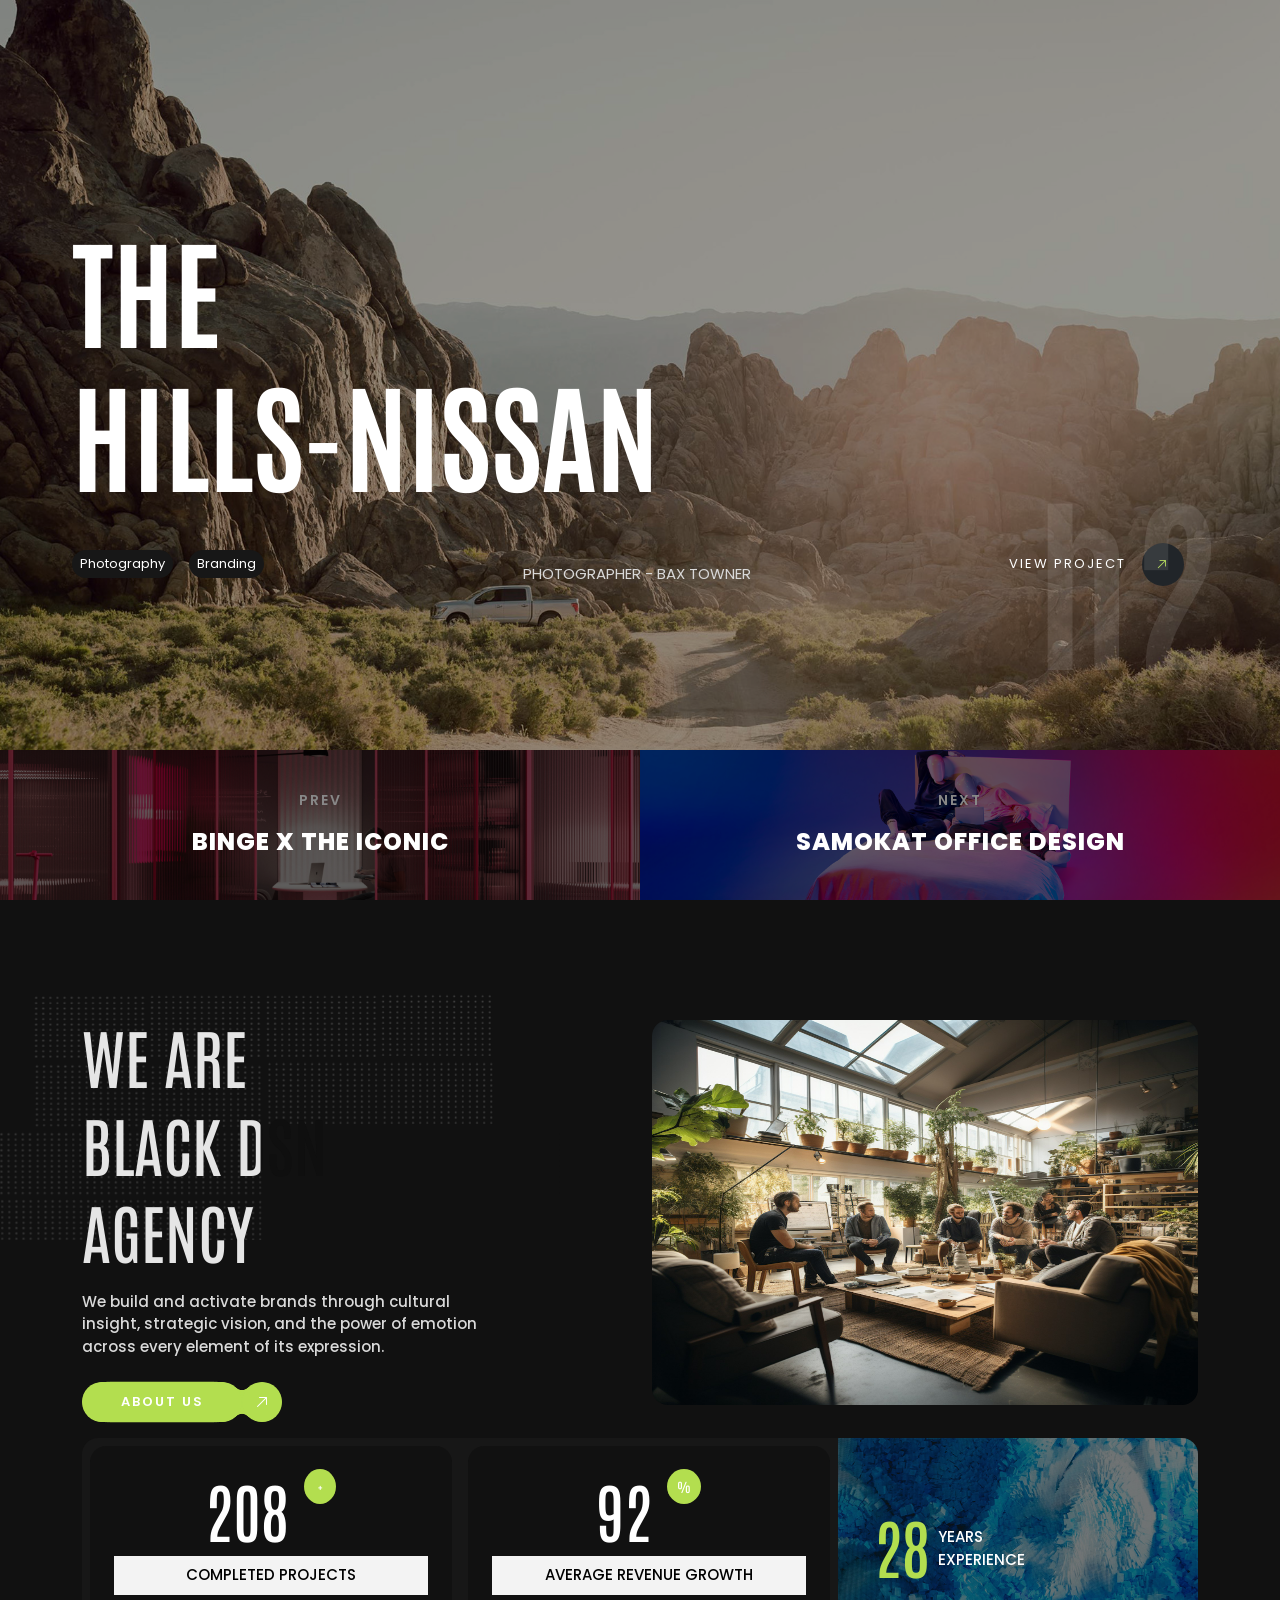
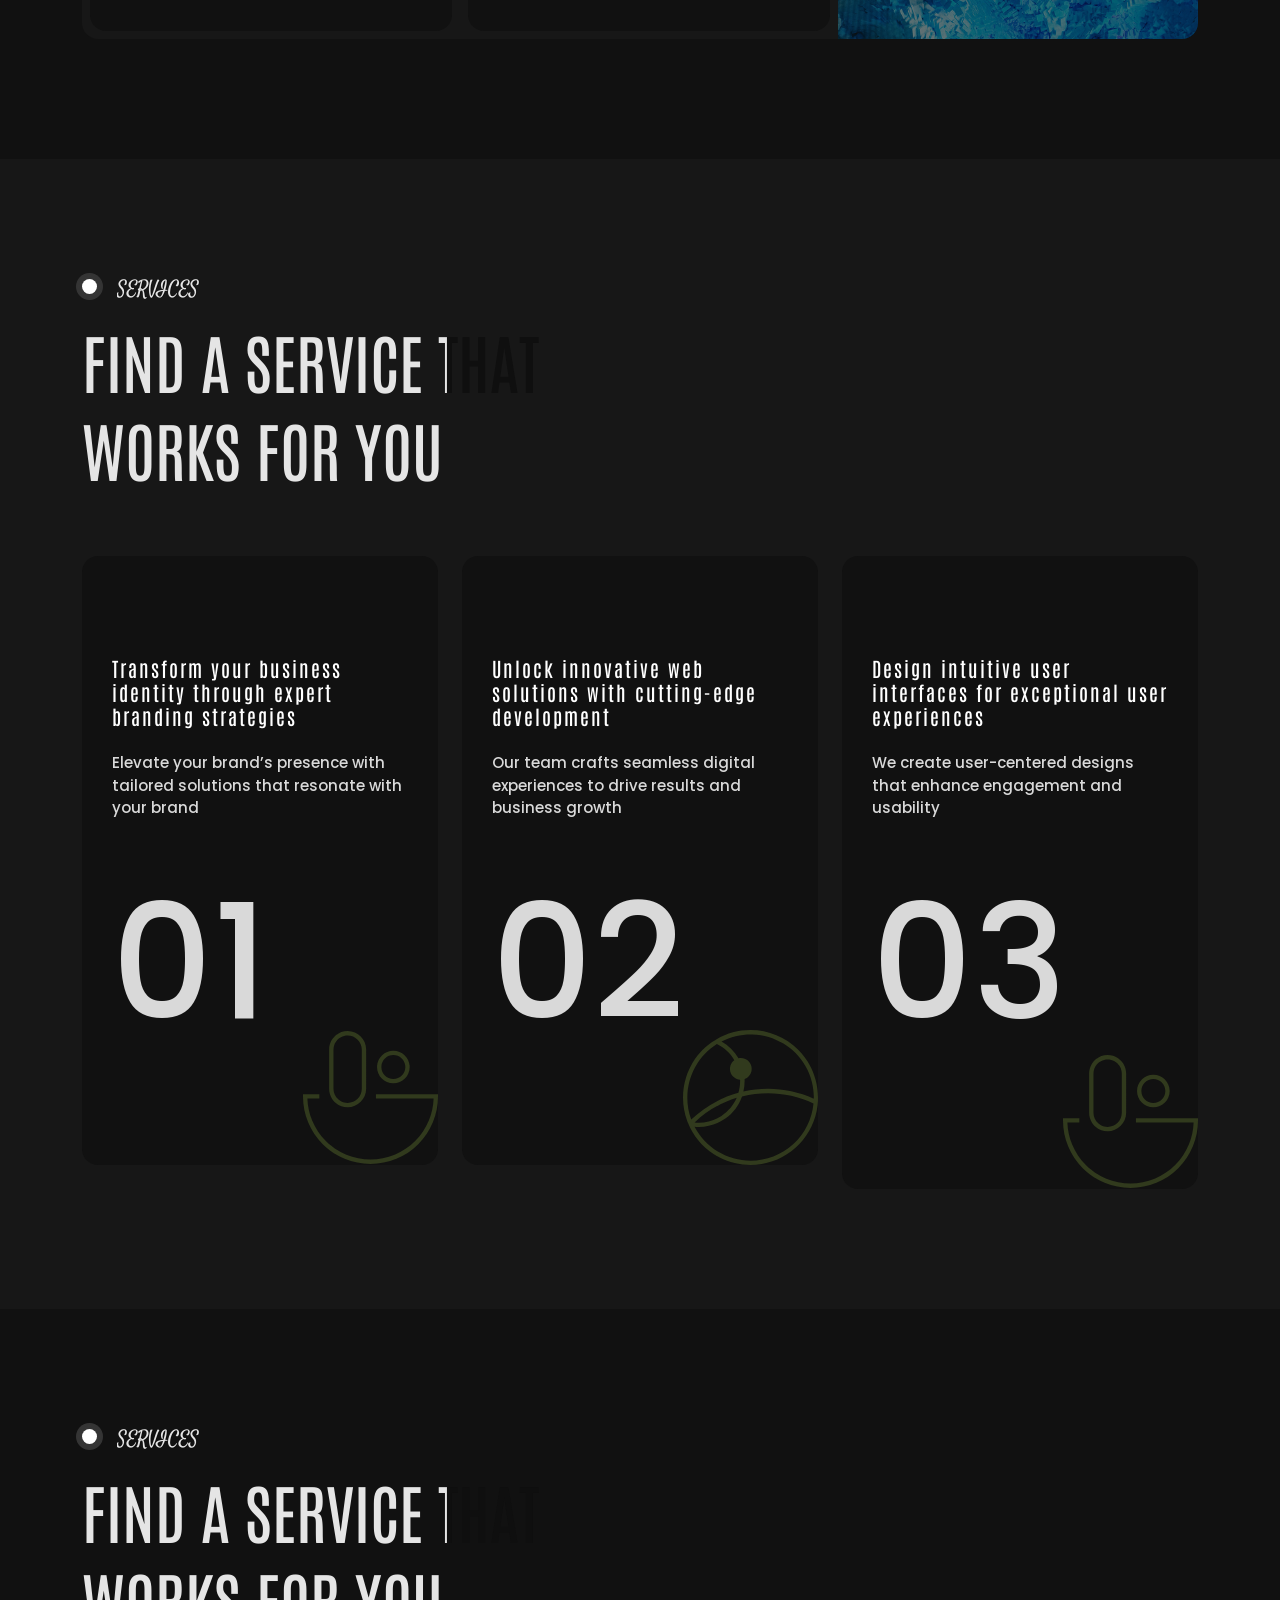
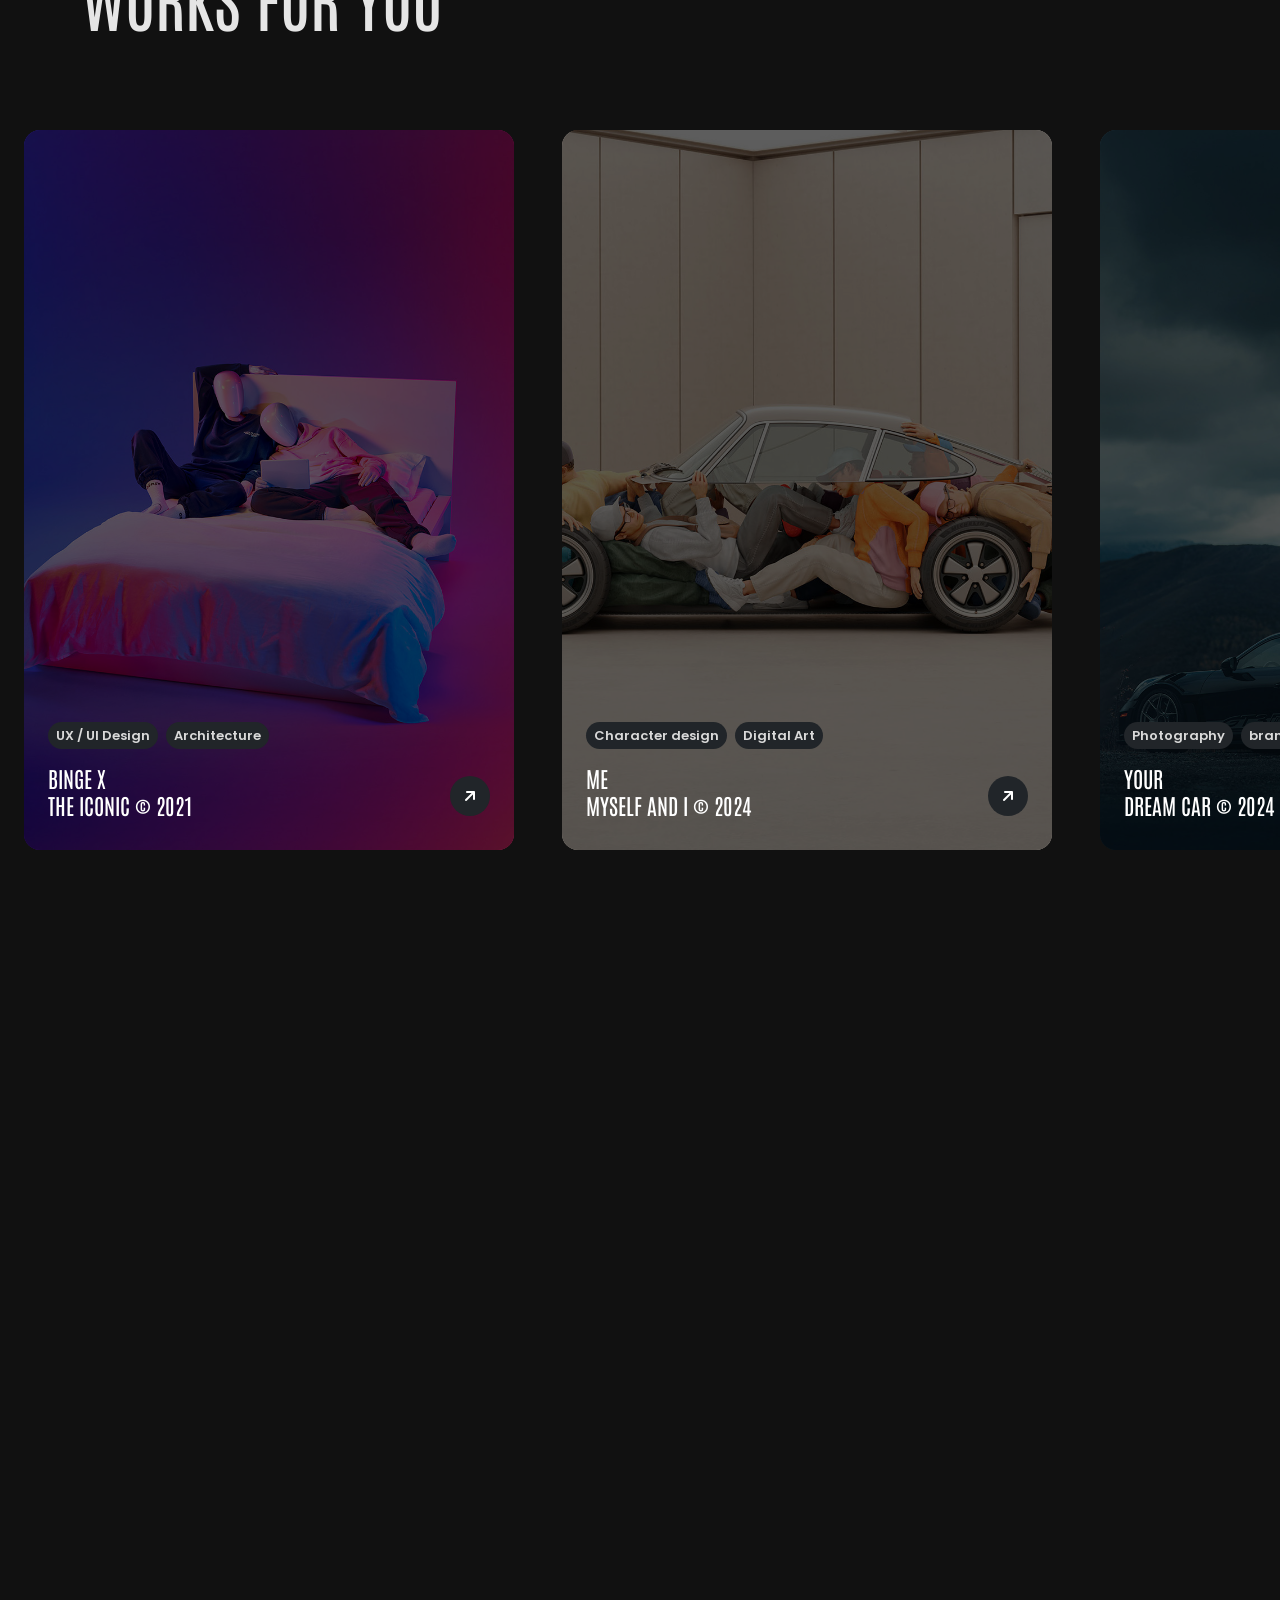
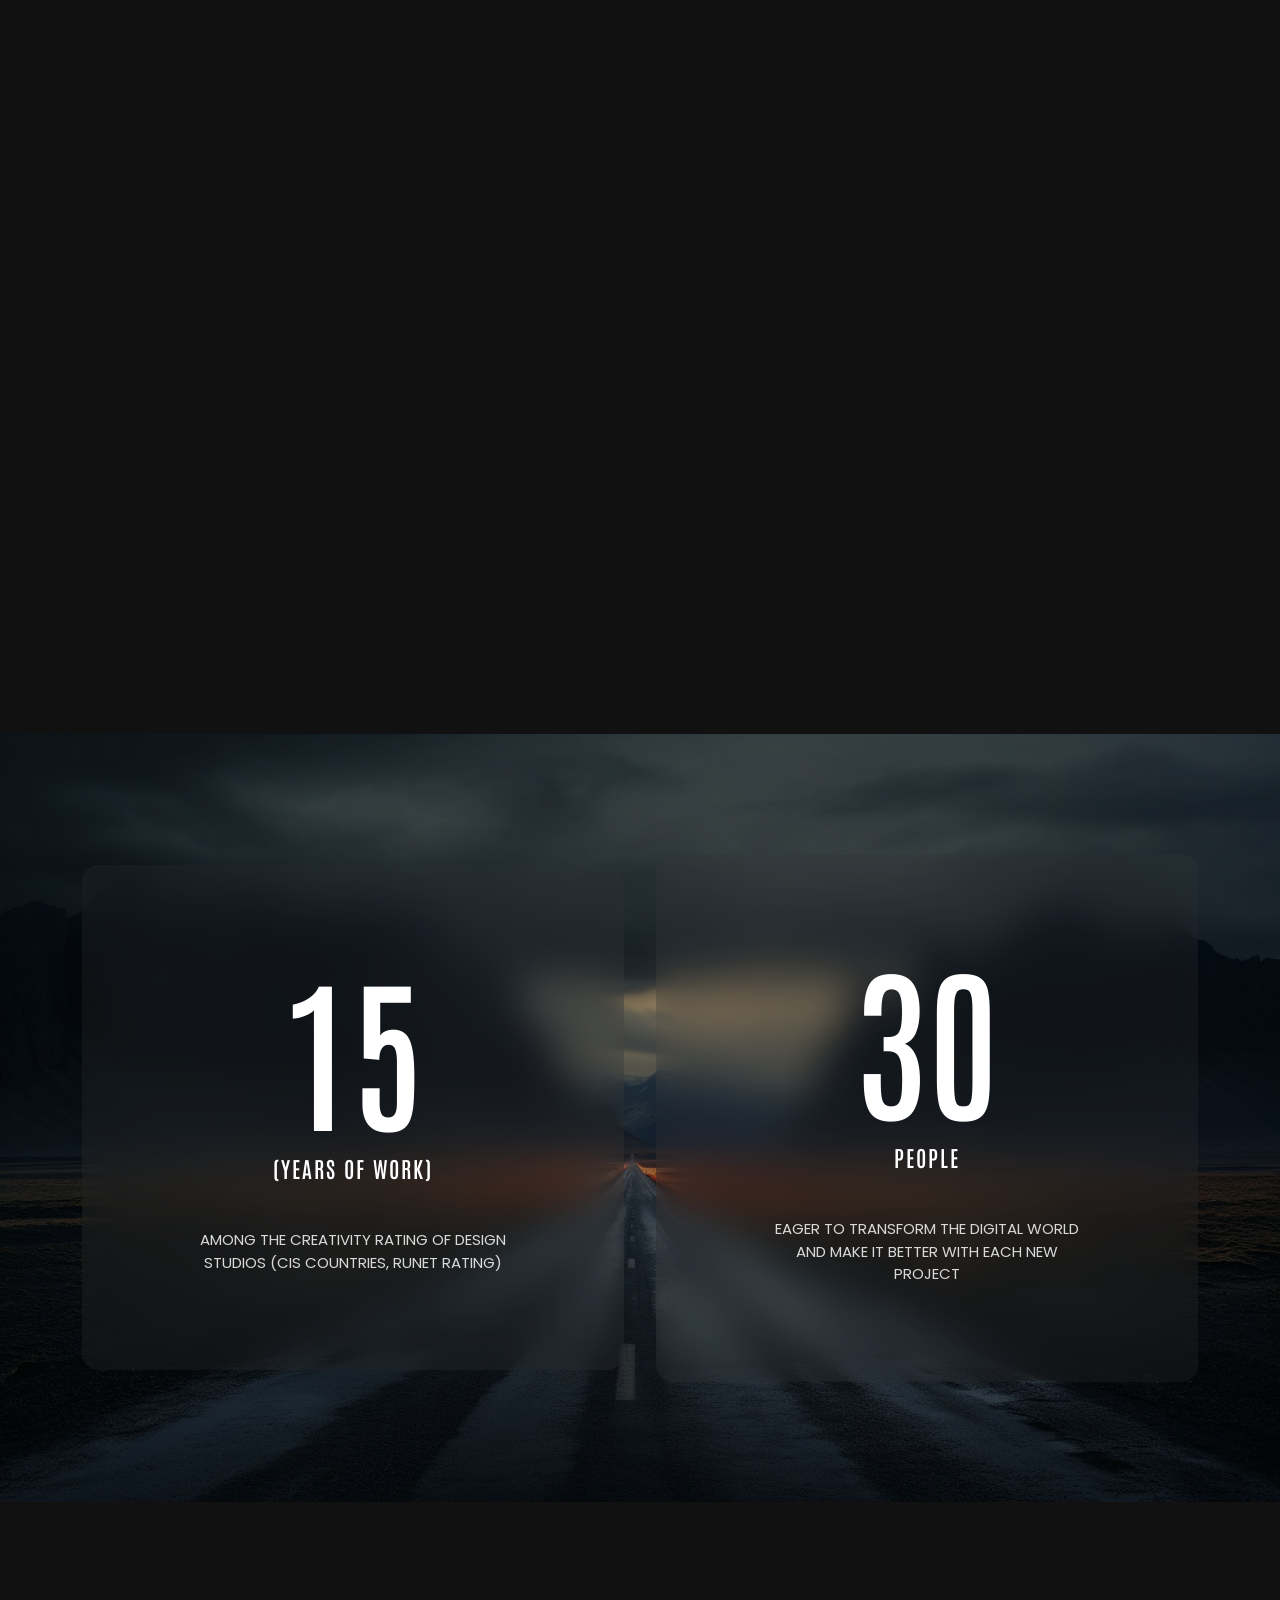
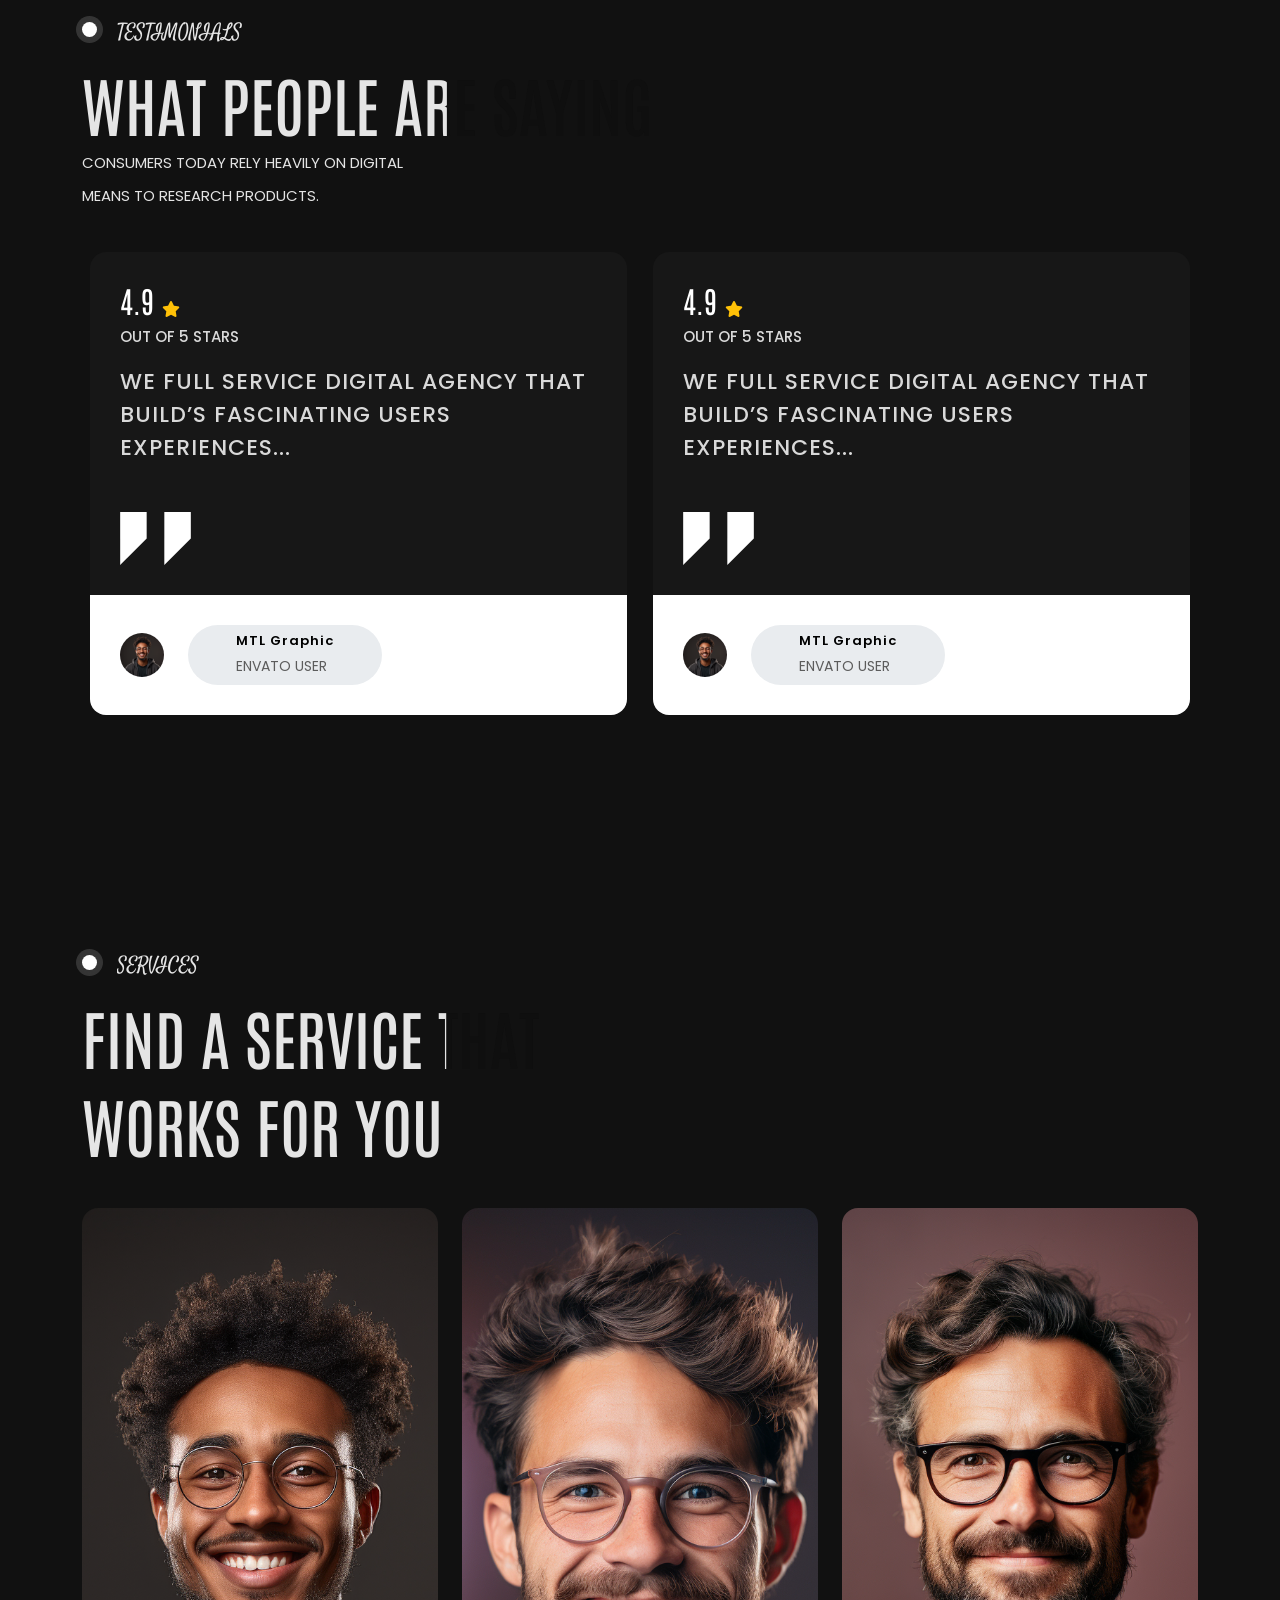
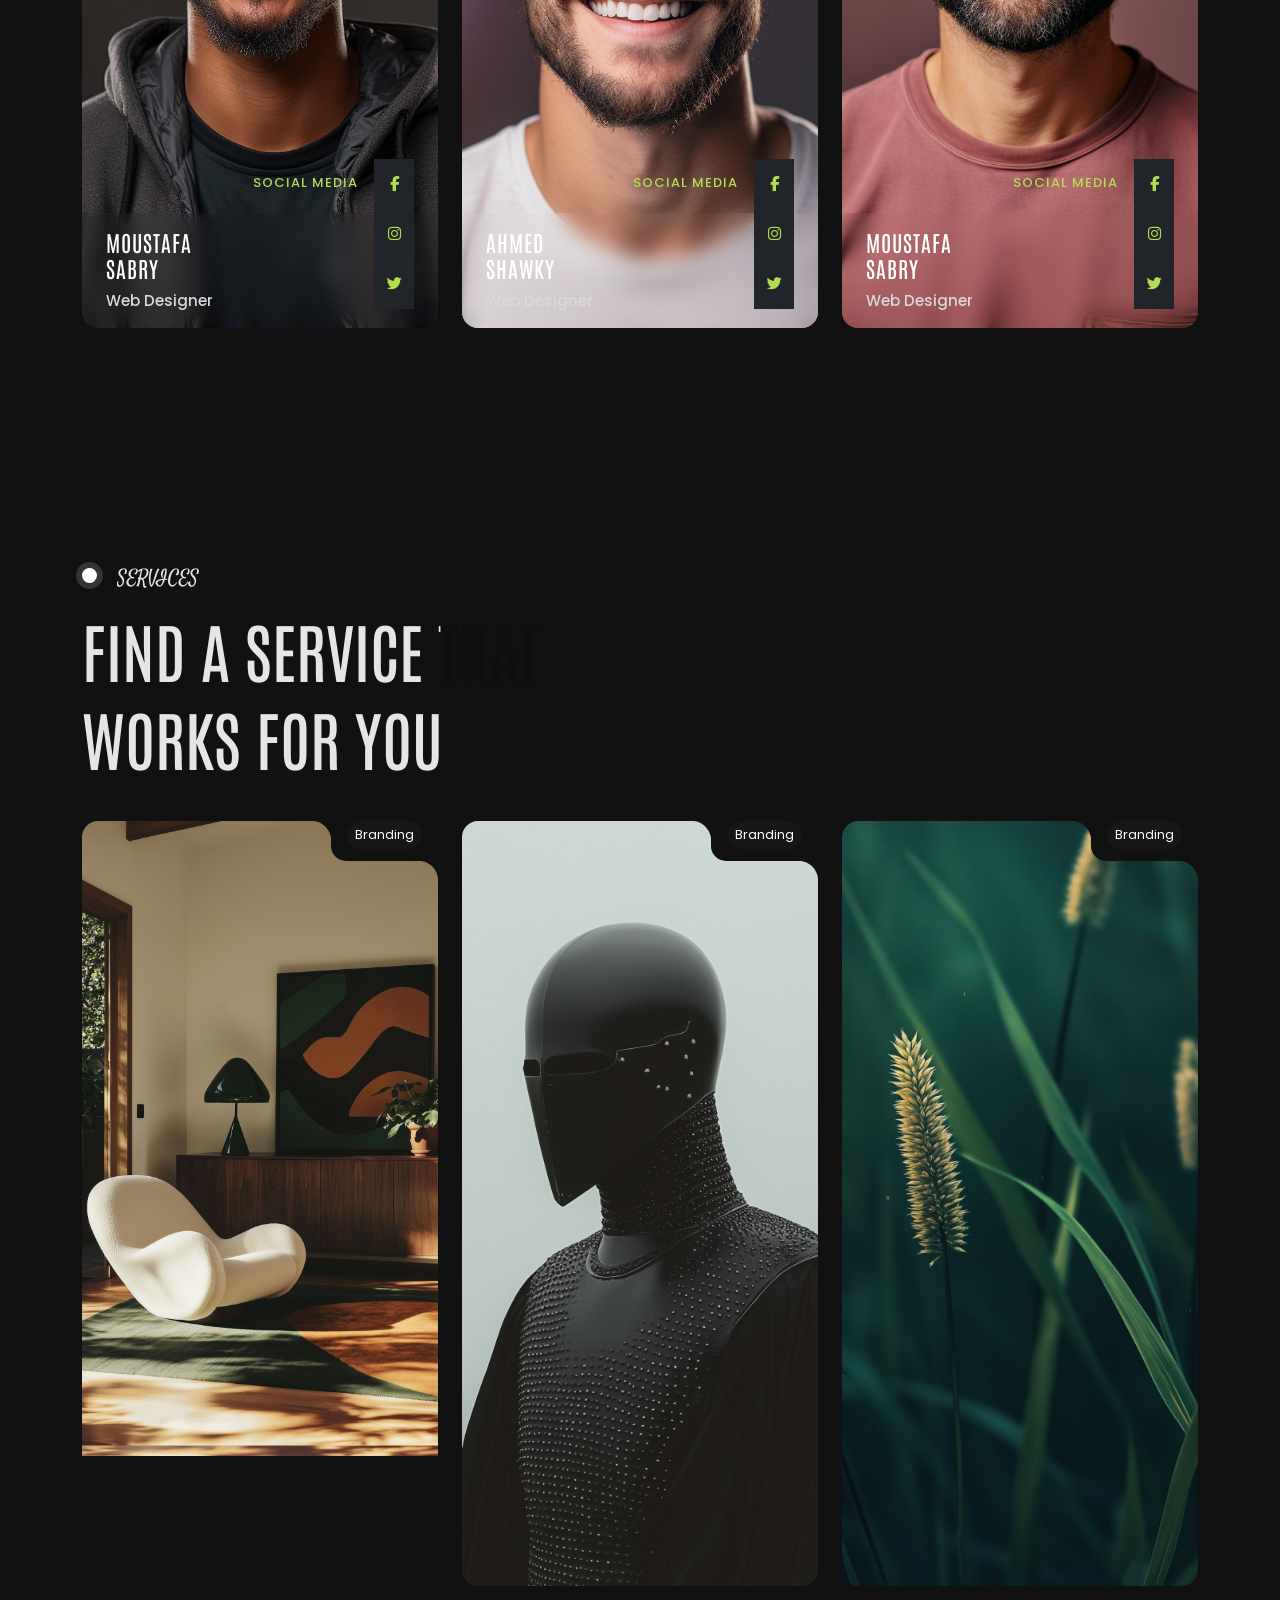
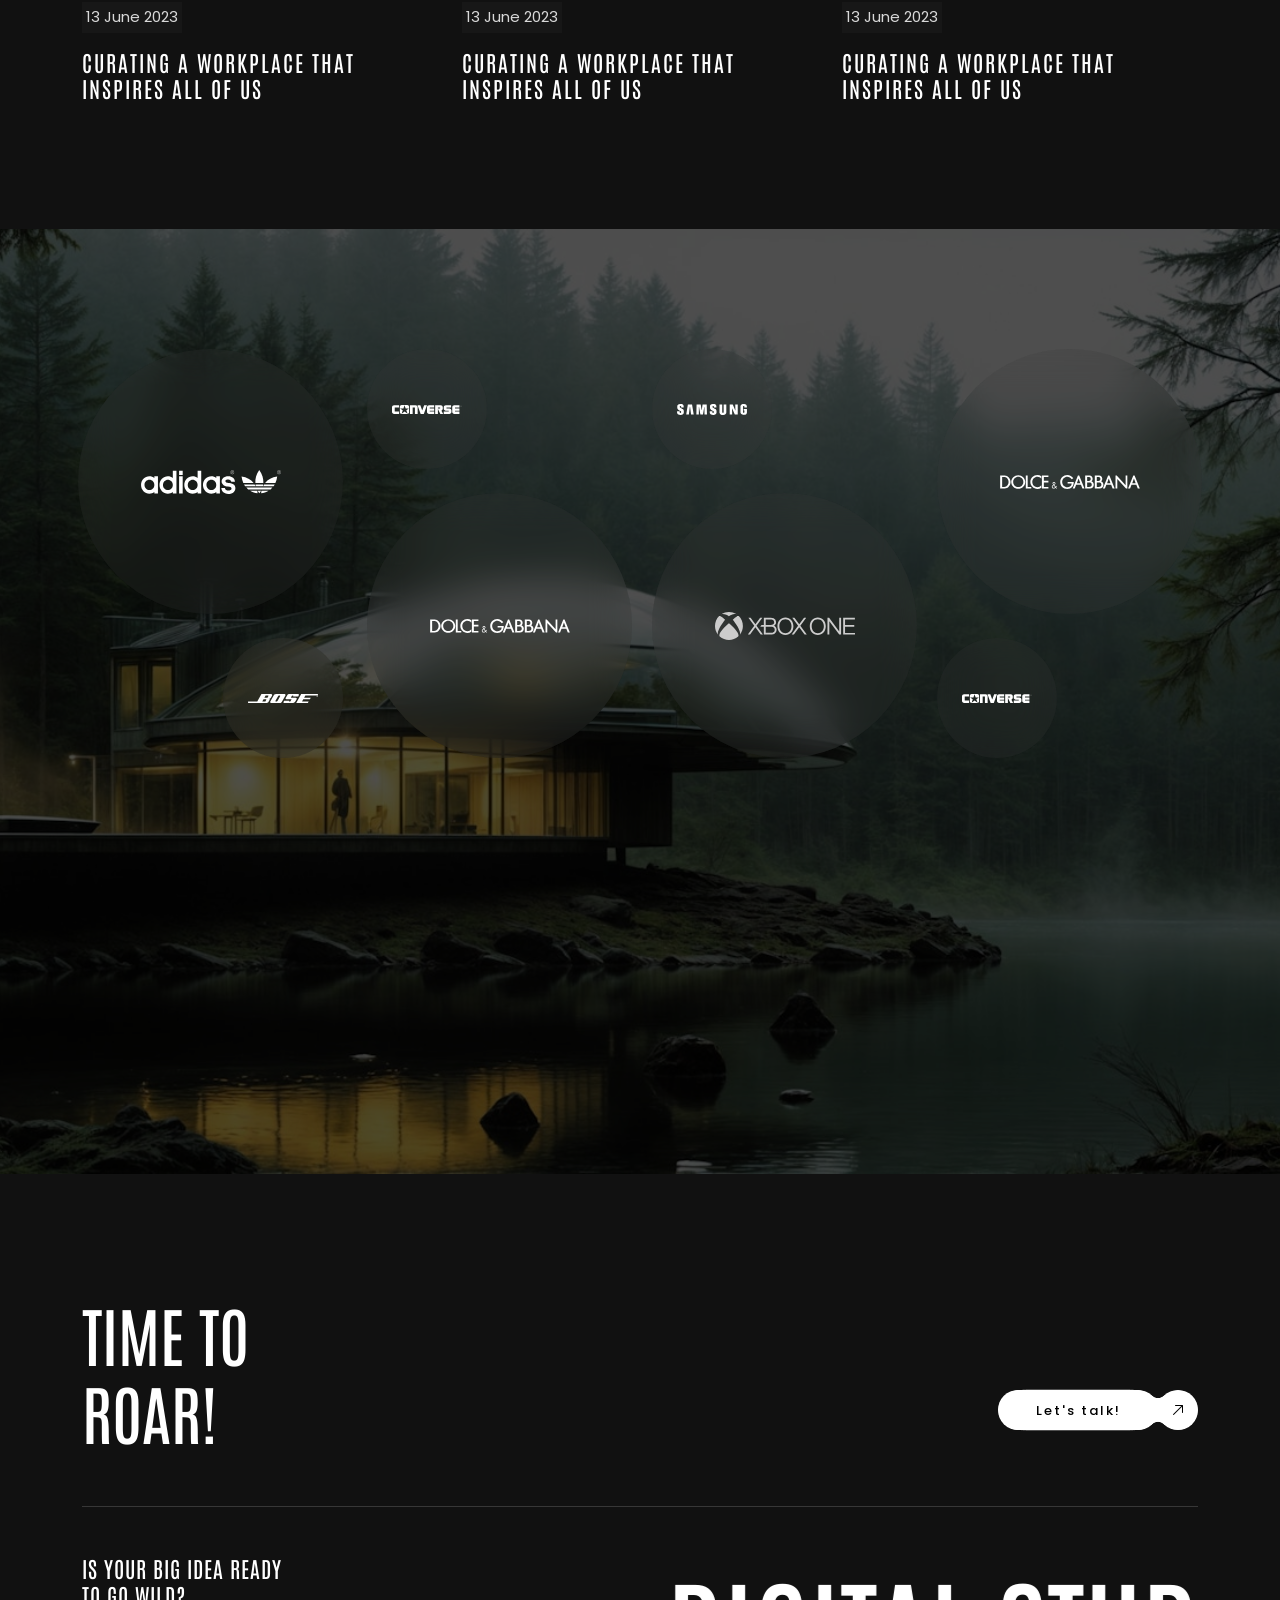
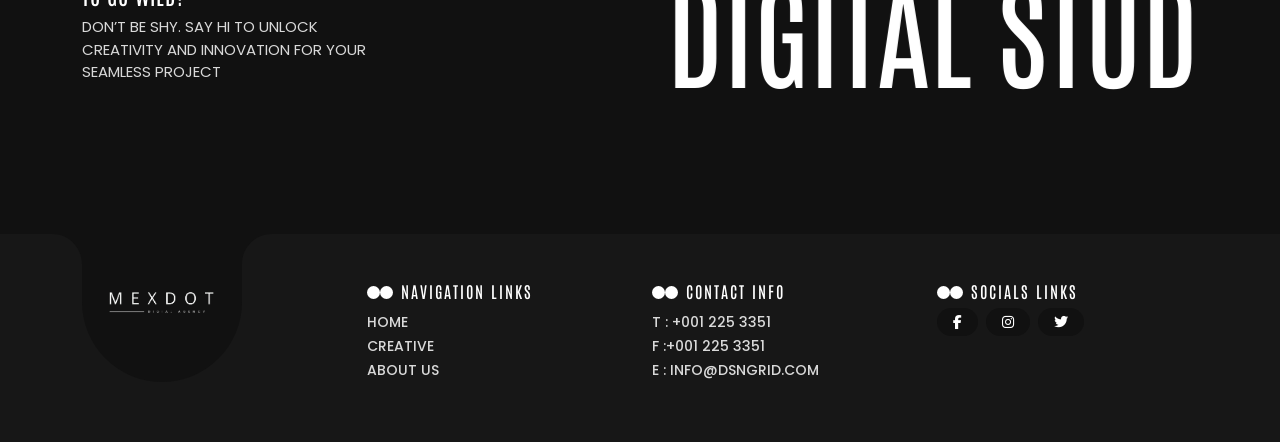
==== index.html @ 78a9f273 "first commit" ====
<!DOCTYPE html>
<html lang="en">

<head>
    <meta charset="UTF-8">
    <meta name="viewport" content="width=device-width, initial-scale=1.0">
    <title>MexDot</title>
    <!-- poppins-fonts -->
    <link rel="stylesheet" href="fonts/Poppins/stylesheet.css" type="text/css">

    <!-- antonio-fonts -->
    <link rel="stylesheet" href="fonts/Antonio/stylesheet.css" type="text/css">

    <!-- poppins-fonts -->
    <link rel="stylesheet" href="fonts/Satisfy/stylesheet.css" type="text/css">

    <!-- remix-icon -->
    <link rel="stylesheet" href="remix-icon/remixicon.css" type="text/css">

    <!-- font awesome -->
    <link rel="stylesheet" href="css/all.min.css" type="text/css">

    <!-- bootstrap icon -->
    <link rel="stylesheet" href="css/bootstrap-icons.css" type="text/css">

    <!-- bootstrap -->
    <link rel="stylesheet" href="css/bootstrap.min.css" type="text/css">

    <!-- wow animation -->
    <link rel="stylesheet" href="css/animate.css" type="text/css">

    <!-- owl carousel -->
    <link rel="sxtylesheet" href="css/owl.theme.default.min.css" type="text/css">
    <link rel="stylesheet" href="css/owl.carousel.min.css" type="text/css">

    <!-- main-css -->
    <link rel="stylesheet" href="css/style.css" type="text/css">

    <!-- max css -->
    <!-- <link rel="stylesheet" href="css/max.css" type="text/css"> -->

</head>

<body>

    <!-- header -->
    <header class="position-absolute top-0 start-0 z-3 w-100">
        <div class="container-fluid">
            <div
                class="header-wrapper d-flex align-items-center justify-content-center justify-content-between m-4 px-5 py-4 rounded-pill">
                <div class="logo">
                    <a href="javascript:void(0)">
                        <img src="images/logo-light.png" class="img-fluid" alt="logo">
                    </a>
                </div>
                <nav>
                    <ul class="d-flex mb-0">
                        <li class="px-3"><a href="" class="fw-semibold mb-0">Home</a></li>
                        <li class="px-3"><a href="" class="fw-semibold mb-0">Portfolio</a></li>
                        <li class="px-3"><a href="" class="fw-semibold mb-0">Works</a></li>
                        <li class="px-3"><a href="" class="fw-semibold mb-0">About</a></li>
                        <li class="px-3"><a href="" class="fw-semibold mb-0">Contact</a></li>
                    </ul>
                </nav>
            </div>
        </div>
    </header>

    <main>
        <!-- banner -->
        <section class="banner position-relative">
            <!-- Main Portfolio Container -->
            <div class="portfolio-container position-relative w-100 overflow-hidden">
                <!-- Slide 1 -->
                <div class="portfolio-slide position-absolute top-0 start-0 w-100 h-100  active"
                    style="background-image: url('images/p4.jpg');">
                    <div class="container-fluid">
                        <div class="slide-overlay position-absolute top-0 start-0 w-100 h-100"></div>
                        <div class="main-content position-relative d-flex justify-content-center">
                            <h1 class="project-title fw-bold">THE <br>HILLS-NISSAN</h1>
                            <div class="d-flex justify-content-between justify-content-center align-items-center">
                                <div class="project-meta d-flex align-items-center justify-content-center">
                                    <span class="project-category rounded-pill  px-2 py-1 me-3">Photography</span>
                                    <span class="project-category rounded-pill  px-2 py-1">Branding</span>
                                </div>
                                <div class="project-info d-flex justify-content-between mt-auto">
                                    <p class="photographer-credit mb-0">PHOTOGRAPHER - BAX TOWNER</p>
                                </div>
                                <div class="project-info d-flex justify-content-between mt-auto">

                                    <a href="#" class="view-project-btn me-4">VIEW PROJECT <span
                                            class="ms-3 transition1 rounded-circle bg-dark"><i
                                                class="fa-light fa-arrow-up-right transition1"></i></span></a>
                                </div>
                            </div>
                        </div>
                    </div>
                </div>

                <!-- Slide 2 -->
                <div class="portfolio-slide position-absolute top-0 start-0 w-100 h-100 "
                    style="background-image: url('images/p1.jpg');">
                    <div class="container-fluid">
                        <div class="slide-overlay position-absolute top-0 start-0 w-100 h-100"></div>
                        <div class="main-content position-relative d-flex justify-content-center">
                            <h1 class="project-title fw-bold">Binge x <br>The Iconic</h1>
                            <div class="d-flex justify-content-between justify-content-center align-items-center">
                                <div class="project-meta d-flex align-items-center justify-content-center">
                                    <span class="project-category rounded-pill  px-2 py-1 me-3">Interior Design</span>
                                    <span class="project-category rounded-pill  px-2 py-1">Architecture</span>
                                </div>
                                <div class="project-info d-flex justify-content-between mt-auto">
                                    <p class="photographer-credit mb-0">photographer - Janyon Boshoff</p>
                                </div>
                                <div class="project-info d-flex justify-content-between mt-auto">
                                    <a href="#" class="view-project-btn me-4">VIEW PROJECT <span
                                            class="ms-3 transition1 rounded-circle bg-dark"><i
                                                class="fa-light fa-arrow-up-right transition1"></i></span></a>
                                </div>
                            </div>
                        </div>
                    </div>
                </div>

                <!-- Slide 3 -->
                <div class="portfolio-slide position-absolute top-0 start-0 w-100 h-100 "
                    style="background-image: url('images/p2.jpg');">
                    <div class="container-fluid">
                        <div class="slide-overlay position-absolute top-0 start-0 w-100 h-100"></div>
                        <div class="main-content position-relative d-flex justify-content-center">
                            <h1 class="project-title fw-bold">Me <br>Myself and i</h1>
                            <div class="d-flex justify-content-between justify-content-center align-items-center">
                                <div class="project-meta d-flex align-items-center justify-content-center">
                                    <span class="project-category rounded-pill  px-2 py-1 me-3">Web Design</span>
                                    <span class="project-category rounded-pill  px-2 py-1">Development</span>
                                </div>
                                <div class="project-info d-flex justify-content-between mt-auto">
                                    <p class="photographer-credit mb-0">photographer - Chris Labrooy</p>
                                </div>
                                <div class="project-info d-flex justify-content-between mt-auto">
                                    <a href="#" class="view-project-btn me-4">VIEW PROJECT <span
                                            class="ms-3 transition1 rounded-circle bg-dark"><i
                                                class="fa-light fa-arrow-up-right transition1"></i></span></a>
                                </div>
                            </div>
                        </div>
                    </div>
                </div>

                <!-- Slide 4 -->
                <div class="portfolio-slide position-absolute top-0 start-0 w-100 h-100 "
                    style="background-image: url('images/p3.jpg');">
                    <div class="container-fluid">
                        <div class="slide-overlay position-absolute top-0 start-0 w-100 h-100"></div>
                        <div class="main-content position-relative d-flex justify-content-center">
                            <h1 class="project-title fw-bold">YOUR <br>DREAM CAR</h1>
                            <div class="d-flex justify-content-between justify-content-center align-items-center">
                                <div class="project-meta d-flex align-items-center justify-content-center">
                                    <span class="project-category rounded-pill  px-2 py-1 me-3">Web Design</span>
                                    <span class="project-category rounded-pill  px-2 py-1">Development</span>
                                </div>
                                <div class="project-info d-flex justify-content-between mt-auto">
                                    <p class="photographer-credit mb-0">photographer - Aaron Brimhall</p>
                                </div>
                                <div class="project-info d-flex justify-content-between mt-auto">
                                    <a href="#" class="view-project-btn me-4">VIEW PROJECT <span
                                            class="ms-3 transition1 rounded-circle bg-dark"><i
                                                class="fa-light fa-arrow-up-right transition1"></i></span></a>
                                </div>
                            </div>
                        </div>
                    </div>
                </div>

                <!-- Slide 5 -->
                <div class="portfolio-slide position-absolute top-0 start-0 w-100 h-100 "
                    style="background-image: url('images/p5.jpg');">
                    <div class="container-fluid">
                        <div class="slide-overlay position-absolute top-0 start-0 w-100 h-100"></div>
                        <div class="main-content position-relative d-flex justify-content-center">
                            <h1 class="project-title fw-bold">Church <br>Copenhagen Denmark</h1>
                            <div class="d-flex justify-content-between justify-content-center align-items-center">
                                <div class="project-meta d-flex align-items-center justify-content-center">
                                    <span class="project-category rounded-pill  px-2 py-1 me-3">Web Design</span>
                                    <span class="project-category rounded-pill  px-2 py-1">Development</span>
                                </div>
                                <div class="project-info d-flex justify-content-between mt-auto">
                                    <p class="photographer-credit mb-0">photographer - Kacper Mroczek</p>
                                </div>
                                <div class="project-info d-flex justify-content-between mt-auto">
                                    <a href="#" class="view-project-btn me-4">VIEW PROJECT <span
                                            class="ms-3 transition1 rounded-circle bg-dark"><i
                                                class="fa-light fa-arrow-up-right transition1"></i></span></a>
                                </div>
                            </div>
                        </div>
                    </div>
                </div>

                <!-- Slide 6 -->
                <div class="portfolio-slide position-absolute top-0 start-0 w-100 h-100 "
                    style="background-image: url('images/p6.jpg');">
                    <div class="container-fluid">
                        <div class="slide-overlay position-absolute top-0 start-0 w-100 h-100"></div>
                        <div class="main-content position-relative d-flex justify-content-center">
                            <h1 class="project-title fw-bold">LOST <br>RENDER</h1>
                            <div class="d-flex justify-content-between justify-content-center align-items-center">
                                <div class="project-meta d-flex align-items-center justify-content-center">
                                    <span class="project-category rounded-pill  px-2 py-1 me-3">Web Design</span>
                                    <span class="project-category rounded-pill  px-2 py-1">Development</span>
                                </div>
                                <div class="project-info d-flex justify-content-between mt-auto">
                                    <p class="photographer-credit mb-0">photographer - CJ Gong</p>
                                </div>
                                <div class="project-info d-flex justify-content-between mt-auto">
                                    <a href="#" class="view-project-btn me-4">VIEW PROJECT <span
                                            class="ms-3 transition1 rounded-circle bg-dark"><i
                                                class="fa-light fa-arrow-up-right transition1"></i></span></a>
                                </div>
                            </div>
                        </div>
                    </div>
                </div>

                <!-- Slide 7 -->
                <div class="portfolio-slide position-absolute top-0 start-0 w-100 h-100 "
                    style="background-image: url('images/p7.jpg');">
                    <div class="container-fluid">
                        <div class="slide-overlay position-absolute top-0 start-0 w-100 h-100"></div>
                        <div class="main-content position-relative d-flex justify-content-center">
                            <h1 class="project-title fw-bold">Samokat <br>office</h1>
                            <div class="d-flex justify-content-between justify-content-center align-items-center">
                                <div class="project-meta d-flex align-items-center justify-content-center">
                                    <span class="project-category rounded-pill  px-2 py-1 me-3">Web Design</span>
                                    <span class="project-category rounded-pill  px-2 py-1">Development</span>
                                </div>
                                <div class="project-info d-flex justify-content-between mt-auto">
                                    <p class="photographer-credit mb-0">photographer - KIDZ Studio</p>
                                </div>
                                <div class="project-info d-flex justify-content-between mt-auto">
                                    <a href="#" class="view-project-btn me-4">VIEW PROJECT <span
                                            class="ms-3 transition1 rounded-circle bg-dark"><i
                                                class="fa-light fa-arrow-up-right transition1"></i></span></a>
                                </div>
                            </div>
                        </div>
                    </div>
                </div>

            </div>

            <!-- Bottom Split Navigation -->
            <div class="bottom-navigation position-absolute bottom-0 start-0 w-100 d-flex">
                <div class="nav-section position-relative overflow-hidden prev-nav"
                    style="background-image: url(images/p4.jpg);">
                    <div class="nav-content position-relative h-100 d-flex justify-content-between text-center">
                        <div class="nav-label fw-semibold">PREV</div>
                        <div class="nav-title mt-auto">SAMOKAT OFFICE</div>
                    </div>
                </div>

                <div class="nav-section position-relative overflow-hidden next-nav"
                    style="background-image: url(images/p1.jpg);">
                    <div class="nav-content position-relative h-100 d-flex justify-content-between text-center">
                        <div class="nav-label fw-semibold">NEXT</div>
                        <div class="nav-title mt-auto">BINGE X THE ICONIC</div>
                    </div>
                </div>
            </div>

            <!-- Slide Number -->
            <div class="slide-number position-absolute">h2</div>

        </section>

        <!-- about -->
        <section class="about py position-relative">
            <div class="container">
                <div class="row mb-3">
                    <div class="col-lg-6 col-md-12">
                        <div class="section">
                            <div class="text-wrap d-flex">
                                <!-- line 1 -->
                                <div class="line position-relative">
                                    <h2 class="text m-0 base z-3">WE ARE</h2>
                                    <h2 class="text m-0 white position-absolute z-3">WE ARE</h2>
                                </div>
                                <!-- line 2 -->
                                <div class="line position-relative">
                                    <h2 class="text m-0 base z-3">BLACK DSN</h2>
                                    <h2 class="text m-0 white position-absolute z-3">BLACK DSN</h2>
                                </div>
                                <!-- line 3 -->
                                <div class="line position-relative">
                                    <h2 class="text m-0 base z-3">AGENCY</h2>
                                    <h2 class="text m-0 white position-absolute z-3">AGENCY</h2>
                                </div>
                            </div>
                        </div>
                        <p class="w-75 fw-medium my-4">We build and activate brands through cultural insight,
                            strategic vision, and the power of emotion across every element of its expression.</p>
                        <!-- about button -->
                        <svg width="0" height="0" style="position:absolute">
                            <defs>
                                <filter id="gooey">
                                    <feGaussianBlur in="SourceGraphic" stdDeviation="6" result="blur" />
                                    <feColorMatrix in="blur" mode="matrix" values="
      1 0 0 0 0
      0 1 0 0 0
      0 0 1 0 0
      0 0 0 22 -10" result="goo" />
                                    <feBlend in="SourceGraphic" in2="goo" />
                                </filter>
                            </defs>
                        </svg>

                        <div class="button-wrap">
                            <div class="gooey-btn transition1 d-inline-block position-relative" id="aboutBtn">
                                <button aria-label="About Us">
                                    <div class="cursor"><i></i><b></b></div>
                                    <div class="group position-relative d-flex align-items-center">
                                        <div
                                            class="pill align-items-center justify-content-center position-relative overflow-hidden">
                                            ABOUT&nbsp;US</div>
                                        <div class="circle transition1">
                                            <div class="arrow d-flex align-items-center justify-content-center"><i
                                                    class="fa-light fa-arrow-up-right transition1"></i></div>
                                        </div>
                                    </div>
                                </button>
                            </div>
                        </div>
                    </div>
                    <div class="col-lg-6 col-md-12">
                        <div class="about-img-wrapper rounded-4 overflow-hidden">
                            <img src="images/hero.jpg" width="100%" height="385" alt="img">
                        </div>
                    </div>
                </div>
                <div class="about-achi overflow-hidden rounded-4 w-100 d-flex">
                    <div class="about-item m-2 rounded-4 p-4 text-center ">
                        <h2 class="text-white">208 <sup class="mb-5"><span class="rounded-circle "
                                    style="padding: 9px 14px;">+</span></sup></h2>
                        <p class="py-2 fw-medium mb-0">COMPLETED PROJECTS</p>
                    </div>
                    <div class="about-item m-2 rounded-4 p-4 text-center ">
                        <h2 class="text-white">92 <sup class="mb-5"><span class="rounded-circle "
                                    style="padding: 9px 10px;">%</span></sup></h2>
                        <p class="py-2 fw-medium mb-0">AVERAGE REVENUE GROWTH</p>
                    </div>
                    <div class="about-item ">
                        <div class="about-img-wrapper position-relative">
                            <img src="images/bg-video.jpg" width="100%" class="img-fluid" alt="">
                            <div
                                class="about-img-wrapper-cnt position-absolute d-flex align-items-center justify-content-center">
                                <h2>28</h2>
                                <p class="mb-0 fw-medium text-white ps-2">YEARS <br> EXPERIENCE</p>
                            </div>
                        </div>
                    </div>
                </div>

            </div>
            </div>
        </section>

        <!-- services -->
        <section class="service py ">
            <div class="container">
                <!-- title -->
                <div class="section">
                    <div class="text-wrap d-flex">

                        <!-- line 1 -->
                        <div class="line d-flex position-relative">
                            <h6 class="mb-0 d-flex"></h6>
                            <h2 class="text title-top d-flex base z-3" style="margin-left: 21px;">SERVICES</h2>
                            <h2 class="text title-top d-flex white position-absolute z-3" style="margin-left: 35px;">
                                SERVICES</h2>
                        </div>
                        <!-- line 2 -->
                        <div class="line position-relative">
                            <h2 class="text m-0 base z-3">Find a service That</h2>
                            <h2 class="text m-0 white position-absolute z-3">Find a service That</h2>
                        </div>
                        <!-- line 3 -->
                        <div class="line position-relative">
                            <h2 class="text m-0 base z-3">works for you</h2>
                            <h2 class="text m-0 white position-absolute z-3">works for you</h2>
                        </div>
                    </div>
                </div>

                <div class="row mt-5 pt-4">
                    <div class="col-lg-4">
                        <div class="service-item position-relative rounded-4 ">
                            <h5 class="mb-4">Transform your business identity through expert branding strategies</h5>
                            <p class="fw-medium mb-5">Elevate your brand’s presence with tailored solutions that
                                resonate with your brand</p>
                            <h3>01</h3>
                            <div class="icon position-absolute bottom-0 end-0">
                                <svg xmlns="http://www.w3.org/2000/svg" viewBox="0 0 62 61" fill="#313A1D">
                                    <path fill-rule="evenodd" clip-rule="evenodd"
                                        d="M27 8.5V26.5C27 30.0898 24.0899 33 20.5 33C16.9102 33 14 30.0899 14 26.5V8.5C14 4.91015 16.9102 2 20.5 2C24.0899 2 27 4.91015 27 8.5ZM12 8.5C12 3.80558 15.8056 0 20.5 0C25.1944 0 29 3.80558 29 8.5V26.5C29 31.1944 25.1944 35 20.5 35C15.8056 35 12 31.1944 12 26.5V8.5ZM41.5 22C44.5376 22 47 19.5376 47 16.5C47 13.4624 44.5376 11 41.5 11C38.4624 11 36 13.4624 36 16.5C36 19.5376 38.4624 22 41.5 22ZM41.5 24C45.6421 24 49 20.6421 49 16.5C49 12.3579 45.6421 9 41.5 9C37.3579 9 34 12.3579 34 16.5C34 20.6421 37.3579 24 41.5 24ZM42.8632 58.6403C39.1021 60.1982 35.071 61 31 61C26.929 61 22.8979 60.1982 19.1368 58.6403C15.3757 57.0824 11.9583 54.7989 9.07968 51.9203C6.20107 49.0417 3.91763 45.6243 2.35973 41.8632C0.801836 38.1021 0 34.071 0 30V29H0.999999L7.5 29L7.5 31L2.01725 31C2.13687 34.4672 2.87779 37.8876 4.20749 41.0978C5.66487 44.6163 7.801 47.8132 10.4939 50.5061C13.1868 53.199 16.3837 55.3351 19.9022 56.7925C23.4206 58.2499 27.1917 59 31 59C34.8083 59 38.5794 58.2499 42.0978 56.7925C45.6163 55.3351 48.8132 53.199 51.5061 50.5061C54.199 47.8132 56.3351 44.6163 57.7925 41.0978C59.1222 37.8877 59.8631 34.4672 59.9828 31L33.5 31V29L61 29H62V30C62 34.071 61.1982 38.1021 59.6403 41.8632C58.0824 45.6243 55.7989 49.0417 52.9203 51.9203C50.0417 54.7989 46.6243 57.0824 42.8632 58.6403Z"
                                        fill="#313A1D"></path>
                                </svg>
                            </div>
                        </div>
                    </div>
                    <div class="col-lg-4">
                        <div class="service-item position-relative rounded-4 ">
                            <h5 class="mb-4">Unlock innovative web solutions with cutting-edge development</h5>
                            <p class="fw-medium mb-5">Our team crafts seamless digital experiences to drive results and
                                business growth</p>
                            <h3>02</h3>
                            <div class="icon position-absolute bottom-0 end-0">
                                <svg xmlns="http://www.w3.org/2000/svg" viewBox="0 0 60 60" fill="#313A1D">
                                    <path
                                        d="M30.0115 7.23803e-06C24.723 -0.00367286 19.5281 1.39604 14.9573 4.05635C14.2603 4.47264 13.573 4.90839 12.9147 5.3634C7.44186 9.15007 3.38539 14.6509 1.38526 20.9984C-0.614867 27.3458 -0.444969 34.1786 1.86838 40.4188C1.96519 40.7092 2.08145 40.9899 2.19762 41.2706C2.39124 41.7482 2.59467 42.2131 2.80765 42.6649C2.8851 42.8391 2.96255 43.0135 3.04968 43.1877C5.89744 49.0029 10.5494 53.7411 16.3114 56.695C22.0734 59.6489 28.6363 60.6601 35.0202 59.5776C41.4041 58.4951 47.2666 55.377 51.7327 50.6887C56.1988 46.0004 59.0289 39.9934 59.8004 33.5645C59.8876 32.8771 59.9553 32.1802 59.9843 31.4831C59.9843 30.9894 59.9843 30.515 59.9843 30.0116C59.9843 22.0587 56.8278 14.4309 51.208 8.8038C45.5881 3.17665 37.9644 0.010269 30.0115 7.23803e-06ZM1.93621 30.0116C1.93916 25.2663 3.14495 20.5993 5.44066 16.4464C7.73637 12.2934 11.0471 8.7901 15.0639 6.26368C18.2802 7.83988 20.9705 10.315 22.8088 13.3891C22.0143 13.9806 21.4205 14.8014 21.1073 15.7411C20.7941 16.6807 20.7767 17.6939 21.0574 18.6438C21.3382 19.5936 21.9035 20.4345 22.6772 21.053C23.4509 21.6714 24.3955 22.0376 25.3839 22.1021C25.3839 22.3345 25.3839 22.5571 25.3839 22.7895C25.38 24.5233 25.129 26.2478 24.6385 27.9108C16.7655 30.074 9.55333 34.1592 3.64979 39.7993C2.49553 36.6661 1.91506 33.3505 1.93621 30.0116ZM23.8835 30.147C22.4514 33.4234 20.0952 36.2115 17.1034 38.1699C14.1117 40.1283 10.6139 41.1722 7.03819 41.174C6.40763 41.176 5.77747 41.1436 5.15042 41.077C10.4659 36.0325 16.878 32.288 23.8835 30.1373V30.147ZM30.0115 58.0869C24.8848 58.0846 19.8567 56.6786 15.4723 54.0213C11.088 51.3641 7.51493 47.5571 5.14073 43.0133C5.77 43.0714 6.39928 43.1102 7.07696 43.1102C11.2855 43.1049 15.3886 41.7934 18.8203 39.3571C22.252 36.9207 24.8431 33.4795 26.236 29.5081C36.8666 26.8406 48.0935 27.9458 57.9999 32.6351C57.3459 39.6025 54.1135 46.0746 48.9361 50.7828C43.7587 55.491 37.0095 58.0958 30.0115 58.0869ZM58.0869 30.5635C48.3041 26.105 37.327 24.9859 26.8458 27.3783C27.1992 25.8708 27.3811 24.3282 27.388 22.7798C27.388 22.4603 27.388 22.1408 27.388 21.8117C28.4446 21.4145 29.3293 20.6607 29.8889 19.6804C30.4485 18.7001 30.6478 17.5551 30.4526 16.4433C30.2573 15.3315 29.6797 14.3229 28.8196 13.5919C27.9595 12.8609 26.8709 12.4537 25.7422 12.4404C25.3766 12.4407 25.0123 12.4861 24.6578 12.5758C22.8395 9.47138 20.2392 6.89784 17.1162 5.11168C21.3949 2.88658 26.1747 1.80118 30.9948 1.96011C35.8149 2.11904 40.513 3.51693 44.6358 6.01905C48.7587 8.52117 52.1673 12.0431 54.5335 16.2455C56.8997 20.4478 58.1435 25.1889 58.145 30.0116C58.0869 30.1858 58.0772 30.3698 58.0675 30.5538L58.0869 30.5635Z">
                                    </path>
                                </svg>
                            </div>
                        </div>
                    </div>
                    <div class="col-lg-4">
                        <div class="service-item position-relative rounded-4 ">
                            <h5 class="mb-4">Design intuitive user interfaces for exceptional user experiences</h5>
                            <p class="fw-medium mb-5">We create user-centered designs that enhance engagement and
                                usability</p>
                            <h3 class="pb-4">03</h3>
                            <div class="icon position-absolute bottom-0 end-0">
                                <svg xmlns="http://www.w3.org/2000/svg" viewBox="0 0 62 61" fill="#313A1D">
                                    <path fill-rule="evenodd" clip-rule="evenodd"
                                        d="M27 8.5V26.5C27 30.0898 24.0899 33 20.5 33C16.9102 33 14 30.0899 14 26.5V8.5C14 4.91015 16.9102 2 20.5 2C24.0899 2 27 4.91015 27 8.5ZM12 8.5C12 3.80558 15.8056 0 20.5 0C25.1944 0 29 3.80558 29 8.5V26.5C29 31.1944 25.1944 35 20.5 35C15.8056 35 12 31.1944 12 26.5V8.5ZM41.5 22C44.5376 22 47 19.5376 47 16.5C47 13.4624 44.5376 11 41.5 11C38.4624 11 36 13.4624 36 16.5C36 19.5376 38.4624 22 41.5 22ZM41.5 24C45.6421 24 49 20.6421 49 16.5C49 12.3579 45.6421 9 41.5 9C37.3579 9 34 12.3579 34 16.5C34 20.6421 37.3579 24 41.5 24ZM42.8632 58.6403C39.1021 60.1982 35.071 61 31 61C26.929 61 22.8979 60.1982 19.1368 58.6403C15.3757 57.0824 11.9583 54.7989 9.07968 51.9203C6.20107 49.0417 3.91763 45.6243 2.35973 41.8632C0.801836 38.1021 0 34.071 0 30V29H0.999999L7.5 29L7.5 31L2.01725 31C2.13687 34.4672 2.87779 37.8876 4.20749 41.0978C5.66487 44.6163 7.801 47.8132 10.4939 50.5061C13.1868 53.199 16.3837 55.3351 19.9022 56.7925C23.4206 58.2499 27.1917 59 31 59C34.8083 59 38.5794 58.2499 42.0978 56.7925C45.6163 55.3351 48.8132 53.199 51.5061 50.5061C54.199 47.8132 56.3351 44.6163 57.7925 41.0978C59.1222 37.8877 59.8631 34.4672 59.9828 31L33.5 31V29L61 29H62V30C62 34.071 61.1982 38.1021 59.6403 41.8632C58.0824 45.6243 55.7989 49.0417 52.9203 51.9203C50.0417 54.7989 46.6243 57.0824 42.8632 58.6403Z"
                                        fill="#313A1D"></path>
                                </svg>
                            </div>
                        </div>
                    </div>
                </div>
            </div>
        </section>

        <!-- service2 -->
        <section class="service2 py ">
            <div class="container">
                <div class="section">
                    <div class="text-wrap d-flex">

                        <!-- line 1 -->
                        <div class="line d-flex position-relative">
                            <h6 class="mb-0 d-flex"></h6>
                            <h2 class="text title-top d-flex base z-3" style="margin-left: 21px;">SERVICES</h2>
                            <h2 class="text title-top d-flex white position-absolute z-3" style="margin-left: 35px;">
                                SERVICES</h2>
                        </div>
                        <!-- line 2 -->
                        <div class="line position-relative">
                            <h2 class="text m-0 base z-3">Find a service That</h2>
                            <h2 class="text m-0 white position-absolute z-3">Find a service That</h2>
                        </div>
                        <!-- line 3 -->
                        <div class="line position-relative">
                            <h2 class="text m-0 base z-3">works for you</h2>
                            <h2 class="text m-0 white position-absolute z-3">works for you</h2>
                        </div>
                    </div>
                </div>
            </div>

            <div class="service2-outer overflow-hidden">
                <div class="service2-wrapper mt-5 pt-5 d-flex align-items-center w-100 ">
                    <div class="service2-item mx-4 position-relative rounded-4 overflow-hidden ">
                        <div class="service2-img" style="background-image: url(images/p1.jpg);">
                            <div class="service2-cnt z-3 position-absolute bottom-0 start-0 w-100 p-4">
                                <div class="d-flex">
                                    <p class="px-2 py-1 bg-dark fw-semibold rounded-pill">UX / UI Design</p>
                                    <p class="px-2 py-1 ms-2 bg-dark fw-semibold rounded-pill">Architecture</p>
                                </div>
                                <div class="d-flex align-items-center justify-content-center justify-content-between">
                                    <h4 class="fw-medium">Binge x <br> The Iconic © 2021</h4>
                                    <a href="javascript:void(0)"
                                        class="text-white rounded-circle bg-dark mb-0 d-flex align-items-center justify-content-center"><i
                                            class="fa-solid fa-arrow-up-right transition1"></i></a>
                                </div>
                            </div>
                        </div>
                    </div>
                    <div class="service2-item mx-4 position-relative rounded-4 overflow-hidden ">
                        <div class="service2-img" style="background-image: url(images/p2.jpg);">
                            <div class="service2-cnt z-3 position-absolute bottom-0 start-0 w-100 p-4">
                                <div class="d-flex">
                                    <p class="px-2 py-1 bg-dark fw-semibold rounded-pill">Character design</p>
                                    <p class="px-2 py-1 ms-2 bg-dark fw-semibold rounded-pill">Digital Art</p>
                                </div>
                                <div class="d-flex align-items-center justify-content-center justify-content-between">
                                    <h4 class="fw-medium">Me <br> Myself and i © 2024</h4>
                                    <a href="javascript:void(0)"
                                        class="text-white rounded-circle bg-dark mb-0 d-flex align-items-center justify-content-center"><i
                                            class="fa-solid fa-arrow-up-right transition1"></i></a>
                                </div>
                            </div>
                        </div>
                    </div>
                    <div class="service2-item mx-4 position-relative rounded-4 overflow-hidden ">
                        <div class="service2-img" style="background-image: url(images/p3.jpg);">
                            <div class="service2-cnt z-3 position-absolute bottom-0 start-0 w-100 p-4">
                                <div class="d-flex">
                                    <p class="px-2 py-1 bg-dark fw-semibold rounded-pill">Photography</p>
                                    <p class="px-2 py-1 ms-2 bg-dark fw-semibold rounded-pill">branding</p>
                                </div>
                                <div class="d-flex align-items-center justify-content-center justify-content-between">
                                    <h4 class="fw-medium">YOUR <br> DREAM CAR © 2024</h4>
                                    <a href="javascript:void(0)"
                                        class="text-white rounded-circle bg-dark mb-0 d-flex align-items-center justify-content-center"><i
                                            class="fa-solid fa-arrow-up-right transition1"></i></a>
                                </div>
                            </div>
                        </div>
                    </div>
                    <div class="service2-item mx-4 position-relative rounded-4 overflow-hidden ">
                        <div class="service2-img" style="background-image: url(images/p4.jpg);">
                            <div class="service2-cnt z-3 position-absolute bottom-0 start-0 w-100 p-4">
                                <div class="d-flex">
                                    <p class="px-2 py-1 bg-dark fw-semibold rounded-pill">Photography</p>
                                    <p class="px-2 py-1 ms-2 bg-dark fw-semibold rounded-pill">branding</p>
                                </div>
                                <div class="d-flex align-items-center justify-content-center justify-content-between">
                                    <h4 class="fw-medium">The <br> Hills - Nissan © 2019</h4>
                                    <a href="javascript:void(0)"
                                        class="text-white rounded-circle bg-dark mb-0 d-flex align-items-center justify-content-center"><i
                                            class="fa-solid fa-arrow-up-right transition1"></i></a>
                                </div>
                            </div>
                        </div>
                    </div>
                    <div class="service2-item mx-4 position-relative rounded-4 overflow-hidden ">
                        <div class="service2-img" style="background-image: url(images/p5.jpg);">
                            <div class="service2-cnt z-3 position-absolute bottom-0 start-0 w-100 p-4">
                                <div class="d-flex">
                                    <p class="px-2 py-1 bg-dark fw-semibold rounded-pill">Photography</p>
                                    <p class="px-2 py-1 ms-2 bg-dark fw-semibold rounded-pill">Architecture</p>
                                </div>
                                <div class="d-flex align-items-center justify-content-center justify-content-between">
                                    <h4 class="fw-medium">Church <br>Copenhagen Denmark</h4>
                                    <a href="javascript:void(0)"
                                        class="text-white rounded-circle bg-dark mb-0 d-flex align-items-center justify-content-center"><i
                                            class="fa-solid fa-arrow-up-right transition1"></i></a>
                                </div>
                            </div>
                        </div>
                    </div>
                    <div class="service2-item mx-4 position-relative rounded-4 overflow-hidden ">
                        <div class="service2-img" style="background-image: url(images/p6.jpg);">
                            <div class="service2-cnt z-3 position-absolute bottom-0 start-0 w-100 p-4">
                                <div class="d-flex">
                                    <p class="px-2 py-1 bg-dark fw-semibold rounded-pill">Photography</p>
                                    <p class="px-2 py-1 ms-2 bg-dark fw-semibold rounded-pill">Architecture</p>
                                </div>
                                <div class="d-flex align-items-center justify-content-center justify-content-between">
                                    <h4 class="fw-medium">LOST <br>RENDER © 2023</h4>
                                    <a href="javascript:void(0)"
                                        class="text-white rounded-circle bg-dark mb-0 d-flex align-items-center justify-content-center"><i
                                            class="fa-solid fa-arrow-up-right transition1"></i></a>
                                </div>
                            </div>
                        </div>
                    </div>
                    <div class="service2-item mx-4 position-relative rounded-4 overflow-hidden ">
                        <div class="service2-img" style="background-image: url(images/p7.jpg);">
                            <div class="service2-cnt z-3 position-absolute bottom-0 start-0 w-100 p-4">
                                <div class="d-flex">
                                    <p class="px-2 py-1 bg-dark fw-semibold rounded-pill">Architecture</p>
                                    <p class="px-2 py-1 ms-2 bg-dark fw-semibold rounded-pill">Interior Design</p>
                                </div>
                                <div class="d-flex align-items-center justify-content-center justify-content-between">
                                    <h4 class="fw-medium">Samokat <br>office © 2021</h4>
                                    <a href="javascript:void(0)"
                                        class="text-white rounded-circle bg-dark mb-0 d-flex align-items-center justify-content-center"><i
                                            class="fa-solid fa-arrow-up-right transition1"></i></a>
                                </div>
                            </div>
                        </div>
                    </div>
                </div>
            </div>
        </section>

        <!-- poster -->
        <section class="poster position-relative py">
            <div class="container">
                <div class="d-flex align-items-center justify-content-between justify-content-center">
                    <div class="poster-item rounded-4 me-3 text-center w-50">
                        <h3>15</h3>
                        <h5 class="fw-semibold">(years of work)</h5>
                        <p class="ms-5 me-5 mt-5">Among the creativity rating of design studios (CIS countries, Runet
                            Rating)</p>
                    </div>
                    <div class="poster-item rounded-4 ms-3 text-center w-50">
                        <h3>30</h3>
                        <h5 class="fw-semibold">people</h5>
                        <p class=" ms-5 me-5 mt-5">Eager to transform the digital world and make it better with each new
                            project</p>
                    </div>
                </div>
            </div>
        </section>

        <!-- testimonials -->
        <section class="testimonial py">
            <div class="container">
                <div class="section">
                    <div class="text-wrap d-flex">

                        <!-- line 1 -->
                        <div class="line d-flex position-relative">
                            <h6 class="mb-0 d-flex"></h6>
                            <h2 class="text title-top d-flex base z-3" style="margin-left: 21px;">testimonials</h2>
                            <h2 class="text title-top d-flex white position-absolute z-3" style="margin-left: 35px;">
                                testimonials</h2>
                        </div>
                        <!-- line 2 -->
                        <div class="line position-relative">
                            <h2 class="text m-0 base z-3">What People Are Saying</h2>
                            <h2 class="text m-0 white position-absolute z-3">What People Are Saying</h2>
                        </div>
                        <!-- line 3 -->
                        <div class="line position-relative">
                            <p class="text m-0 base z-3">Consumers today rely heavily on digital</p>
                            <p class="text m-0 white position-absolute z-3">Consumers today rely heavily on digital</p>
                        </div>
                        <!-- line 4 -->
                        <div class="line position-relative">
                            <p class="text m-0 base z-3">means to research products.</p>
                            <p class="text m-0 white position-absolute z-3">means to research products.</p>
                        </div>
                    </div>
                </div>

                <!-- <div class="d-flex mt-5 w-100 align-items-center justify-content-center justify-content-between"> -->

                <div class="owl-carousel mt-5 owl-theme">
                    <div class="testi-item mx-2  rounded-4 overflow-hidden">
                        <div class="testi-cnt ">
                            <div class="testi-head">
                                <h5>4.9<span class="ms-2"><i class="fa-solid fa-star text-warning"></i></span></h5>
                                <p class="fw-medium">out of 5 stars</p>
                            </div>
                            <div class="testi-body">
                                <p class="text-uppercase fw-medium">We full service digital agency that build’s
                                    fascinating users <br>experiences...</p>

                                <div class="svg-wrapper mt-5">
                                    <svg xmlns="http://www.w3.org/2000/svg" width="40" height="30" viewBox="0 0 40 30"
                                        fill="none">
                                        <path d="M0 0V30L15.0025 15V0H0Z" fill="#ffffff"></path>
                                        <path d="M24.9961 0V30L39.9986 15V0H24.9961Z" fill="#ffffff">
                                        </path>
                                    </svg>
                                </div>

                            </div>

                        </div>
                        <div class="testi-footer bg-white">
                            <div class="d-flex align-items-center ">
                                <img src="images/t1.jpg" class="rounded-circle me-4" alt="img">
                                <div class="py-2 px-5 bg-body-secondary d-block rounded-pill">
                                    <h6 class="fw-semibold">MTL Graphic</h6>
                                    <p class="mb-0">Envato User</p>
                                </div>
                            </div>
                        </div>
                    </div>
                    <div class="testi-item mx-2  rounded-4 overflow-hidden">
                        <div class="testi-cnt ">
                            <div class="testi-head">
                                <h5>4.9<span class="ms-2"><i class="fa-solid fa-star text-warning"></i></span></h5>
                                <p class="fw-medium">out of 5 stars</p>
                            </div>
                            <div class="testi-body">
                                <p class="text-uppercase fw-medium">We full service digital agency that build’s
                                    fascinating users <br>experiences...</p>

                                <div class="svg-wrapper mt-5">
                                    <svg xmlns="http://www.w3.org/2000/svg" width="40" height="30" viewBox="0 0 40 30"
                                        fill="none">
                                        <path d="M0 0V30L15.0025 15V0H0Z" fill="#ffffff"></path>
                                        <path d="M24.9961 0V30L39.9986 15V0H24.9961Z" fill="#ffffff">
                                        </path>
                                    </svg>
                                </div>

                            </div>

                        </div>
                        <div class="testi-footer bg-white">
                            <div class="d-flex align-items-center ">
                                <img src="images/t1.jpg" class="rounded-circle me-4" alt="img">
                                <div class="py-2 px-5 bg-body-secondary d-block rounded-pill">
                                    <h6 class="fw-semibold">MTL Graphic</h6>
                                    <p class="mb-0">Envato User</p>
                                </div>
                            </div>
                        </div>
                    </div>
                </div>
                <!-- </div> -->
            </div>
        </section>

        <!-- team -->
        <section class="team py">
            <div class="container">
                <div class="section">
                    <div class="text-wrap d-flex">

                        <!-- line 1 -->
                        <div class="line d-flex position-relative">
                            <h6 class="mb-0 d-flex"></h6>
                            <h2 class="text title-top d-flex base z-3" style="margin-left: 21px;">SERVICES</h2>
                            <h2 class="text title-top d-flex white position-absolute z-3" style="margin-left: 35px;">
                                SERVICES</h2>
                        </div>
                        <!-- line 2 -->
                        <div class="line position-relative">
                            <h2 class="text m-0 base z-3">Find a service That</h2>
                            <h2 class="text m-0 white position-absolute z-3">Find a service That</h2>
                        </div>
                        <!-- line 3 -->
                        <div class="line position-relative">
                            <h2 class="text m-0 base z-3">works for you</h2>
                            <h2 class="text m-0 white position-absolute z-3">works for you</h2>
                        </div>
                    </div>
                </div>

                <div class="team-wrapper">
                    <div class="row mt-5">
                        <div class="col-lg-4">
                            <div class="team-item overflow-hidden position-relative rounded-4 w-100"
                                style="background-image: url(images/t1.jpg);">
                                <div class="team-cnt position-absolute bottom-0 start-0 w-100 px-4 py-3">
                                    <div class="team-head position-relative">
                                        <h4 class="text-uppercase">Moustafa <br>Sabry</h4>
                                        <p class="mb-0 fw-medium">Web Designer</p>

                                        <div class="team-social position-absolute d-flex">
                                            <h6 class="pt-3 pe-3">SOCIAL MEDIA</h6>
                                            <ul class="ps-0">
                                                <li class="bg-dark d-flex justify-content-center align-items-center"><a
                                                        href="javascript:void(0)"><i
                                                            class="fa-brands fa-facebook-f"></i></a></li>
                                                <li class="bg-dark d-flex justify-content-center align-items-center"><a
                                                        href="javascript:void(0)"><i
                                                            class="fa-brands fa-instagram"></i></a></li>
                                                <li class="bg-dark d-flex justify-content-center align-items-center"><a
                                                        href="javascript:void(0)"><i
                                                            class="fa-brands fa-twitter"></i></a></li>
                                            </ul>
                                        </div>
                                    </div>
                                </div>
                            </div>
                        </div>
                        <div class="col-lg-4">
                            <div class="team-item overflow-hidden position-relative rounded-4 w-100"
                                style="background-image: url(images/t2.jpg);">
                                <div class="team-cnt position-absolute bottom-0 start-0 w-100 px-4 py-3">
                                    <div class="team-head position-relative">
                                        <h4 class="text-uppercase">Ahmed <br>Shawky</h4>
                                        <p class="mb-0 fw-medium">Web Designer</p>

                                        <div class="team-social position-absolute d-flex">
                                            <h6 class="pt-3 pe-3">SOCIAL MEDIA</h6>
                                            <ul class="ps-0">
                                                <li class="bg-dark d-flex justify-content-center align-items-center"><a
                                                        href="javascript:void(0)"><i
                                                            class="fa-brands fa-facebook-f"></i></a></li>
                                                <li class="bg-dark d-flex justify-content-center align-items-center"><a
                                                        href="javascript:void(0)"><i
                                                            class="fa-brands fa-instagram"></i></a></li>
                                                <li class="bg-dark d-flex justify-content-center align-items-center"><a
                                                        href="javascript:void(0)"><i
                                                            class="fa-brands fa-twitter"></i></a></li>
                                            </ul>
                                        </div>
                                    </div>
                                </div>
                            </div>
                        </div>
                        <div class="col-lg-4">
                            <div class="team-item overflow-hidden position-relative rounded-4 w-100"
                                style="background-image: url(images/t3.jpg);">
                                <div class="team-cnt position-absolute bottom-0 start-0 w-100 px-4 py-3">
                                    <div class="team-head position-relative">
                                        <h4 class="text-uppercase">Moustafa <br>Sabry</h4>
                                        <p class="mb-0 fw-medium">Web Designer</p>

                                        <div class="team-social position-absolute d-flex">
                                            <h6 class="pt-3 pe-3">SOCIAL MEDIA</h6>
                                            <ul class="ps-0">
                                                <li class="bg-dark d-flex justify-content-center align-items-center"><a
                                                        href="javascript:void(0)"><i
                                                            class="fa-brands fa-facebook-f"></i></a></li>
                                                <li class="bg-dark d-flex justify-content-center align-items-center"><a
                                                        href="javascript:void(0)"><i
                                                            class="fa-brands fa-instagram"></i></a></li>
                                                <li class="bg-dark d-flex justify-content-center align-items-center"><a
                                                        href="javascript:void(0)"><i
                                                            class="fa-brands fa-twitter"></i></a></li>
                                            </ul>
                                        </div>
                                    </div>
                                </div>
                            </div>
                        </div>
                    </div>
                </div>
            </div>
        </section>

        <!-- blog -->
        <section class="blog py">
            <div class="container">
                <div class="section">
                    <div class="text-wrap d-flex">

                        <!-- line 1 -->
                        <div class="line d-flex position-relative">
                            <h6 class="mb-0 d-flex"></h6>
                            <h2 class="text title-top d-flex base z-3" style="margin-left: 21px;">SERVICES</h2>
                            <h2 class="text title-top d-flex white position-absolute z-3" style="margin-left: 35px;">
                                SERVICES</h2>
                        </div>
                        <!-- line 2 -->
                        <div class="line position-relative">
                            <h2 class="text m-0 base z-3">Find a service That</h2>
                            <h2 class="text m-0 white position-absolute z-3">Find a service That</h2>
                        </div>
                        <!-- line 3 -->
                        <div class="line position-relative">
                            <h2 class="text m-0 base z-3">works for you</h2>
                            <h2 class="text m-0 white position-absolute z-3">works for you</h2>
                        </div>
                    </div>
                </div>

                <div class="row mt-5">
                    <div class="col-lg-4">
                        <div class="blog-item position-relative overflow-hidden w-100 rounded-4">
                            <img src="images/1.jpg" class="img-fluid" alt="img">
                            <div class="blog-head px-3 pb-2  position-absolute top-0 end-0">
                                <svg class="top-svg" version="1.1" xmlns="http://www.w3.org/2000/svg" x="0" y="0"
                                    viewBox="0 0 100 100" xml:space="preserve">
                                    <path d="M98.1 0h1.9v51.9h-1.9c0-27.6-22.4-50-50-50V0h50z">
                                    </path>
                                </svg>
                                <svg class="bottom-svg" version="1.1" xmlns="http://www.w3.org/2000/svg" x="0" y="0"
                                    viewBox="0 0 100 100" xml:space="preserve">
                                    <path d="M98.1 0h1.9v51.9h-1.9c0-27.6-22.4-50-50-50V0h50z">
                                    </path>
                                </svg>
                                <span class="rounded-pill mb-1 d-inline-block px-2 py-1">Branding</span>
                            </div>

                        </div>
                        <div class="blog-cnt">
                            <p class="my-3 px-1 py-1 d-inline-block">13 June 2023</p>
                            <h3 class="text-uppercase">Curating a workplace that inspires all of us</h3>
                        </div>
                    </div>
                    <div class="col-lg-4">
                        <div class="blog-item position-relative overflow-hidden w-100 rounded-4"
                            style="background-image: url(images/2.jpg);">
                            <div class="blog-head px-3 pb-2  position-absolute top-0 end-0">
                                <svg class="top-svg" version="1.1" xmlns="http://www.w3.org/2000/svg" x="0" y="0"
                                    viewBox="0 0 100 100" xml:space="preserve">
                                    <path d="M98.1 0h1.9v51.9h-1.9c0-27.6-22.4-50-50-50V0h50z">
                                    </path>
                                </svg>
                                <svg class="bottom-svg" version="1.1" xmlns="http://www.w3.org/2000/svg" x="0" y="0"
                                    viewBox="0 0 100 100" xml:space="preserve">
                                    <path d="M98.1 0h1.9v51.9h-1.9c0-27.6-22.4-50-50-50V0h50z">
                                    </path>
                                </svg>
                                <span class="rounded-pill mb-1 d-inline-block px-2 py-1">Branding</span>
                            </div>

                        </div>
                        <div class="blog-cnt">
                            <p class="my-3 px-1 py-1 d-inline-block">13 June 2023</p>
                            <h3 class="text-uppercase">Curating a workplace that inspires all of us</h3>
                        </div>
                    </div>
                    <div class="col-lg-4">
                        <div class="blog-item position-relative overflow-hidden w-100 rounded-4"
                            style="background-image: url(images/3.jpg);">
                            <div class="blog-head px-3 pb-2  position-absolute top-0 end-0">
                                <svg class="top-svg" version="1.1" xmlns="http://www.w3.org/2000/svg" x="0" y="0"
                                    viewBox="0 0 100 100" xml:space="preserve">
                                    <path d="M98.1 0h1.9v51.9h-1.9c0-27.6-22.4-50-50-50V0h50z">
                                    </path>
                                </svg>
                                <svg class="bottom-svg" version="1.1" xmlns="http://www.w3.org/2000/svg" x="0" y="0"
                                    viewBox="0 0 100 100" xml:space="preserve">
                                    <path d="M98.1 0h1.9v51.9h-1.9c0-27.6-22.4-50-50-50V0h50z">
                                    </path>
                                </svg>
                                <span class="rounded-pill mb-1 d-inline-block px-2 py-1">Branding</span>
                            </div>

                        </div>
                        <div class="blog-cnt">
                            <p class="my-3 px-1 py-1 d-inline-block">13 June 2023</p>
                            <h3 class="text-uppercase">Curating a workplace that inspires all of us</h3>
                        </div>
                    </div>
                </div>
            </div>
        </section>

        <!-- brand -->
        <section class="brand position-relative py">
            <div class="container">
                <div class="brand-wrapper">
                    <div class="row">
                        <div class="col-lg-3">
                            <div class="d-flex flex-column align-items-end">
                                <div class="brand-item content-blure brand-item-lg rounded-circle d-flex align-items-center justify-content-center"
                                    style="translate: none; rotate: none; scale: none; transform-origin: 50% 50%; transform: translate3d(0px, 0px, 0px);">
                                    <img src="images/1.svg" alt="img">
                                </div>
                                <div class="brand-item content-blure brand-item-sm rounded-circle mt-4 d-flex align-items-center justify-content-center align-self-end"
                                    style="translate: none; rotate: none; scale: none; transform-origin: 50% 50%; transform: translate3d(0px, 0px, 0px);">
                                    <img src="images/2.svg" alt="img">
                                </div>
                            </div>
                        </div>
                        <div class="col-lg-3">
                            <div class="d-flex flex-column align-items-start">
                                <div class="brand-item content-blure brand-item-sm rounded-circle mb-4 d-flex align-items-center justify-content-center align-self-start"
                                    style="translate: none; rotate: none; scale: none; transform-origin: 50% 50%; transform: translate3d(0px, 0px, 0px);">
                                    <img src="images/6.svg" alt="img">
                                </div>
                                <div class="brand-item content-blure brand-item-lg rounded-circle d-flex align-items-center justify-content-center"
                                    style="translate: none; rotate: none; scale: none; transform-origin: 50% 50%; transform: translate3d(0px, 0px, 0px);">
                                    <img src="images/5.svg" alt="img">
                                </div>
                                
                            </div>
                        </div>
                        <div class="col-lg-3">
                            <div class="d-flex flex-column align-items-start">
                                <div class="brand-item content-blure brand-item-sm rounded-circle mb-4 d-flex align-items-center justify-content-center align-self-start"
                                    style="translate: none; rotate: none; scale: none; transform-origin: 50% 50%; transform: translate3d(0px, 0px, 0px);">
                                    <img src="images/3.svg" alt="img">
                                </div>
                                <div class="brand-item content-blure brand-item-lg rounded-circle d-flex align-items-center justify-content-center"
                                    style="translate: none; rotate: none; scale: none; transform-origin: 50% 50%; transform: translate3d(0px, 0px, 0px);">
                                    <img src="images/4.svg" alt="img">
                                </div>
                                
                            </div>
                        </div>
                         <div class="col-lg-3">
                            <div class="d-flex flex-column align-items-start">
                                <div class="brand-item content-blure brand-item-lg rounded-circle d-flex align-items-center justify-content-center"
                                    style="translate: none; rotate: none; scale: none; transform-origin: 50% 50%; transform: translate3d(0px, 0px, 0px);">
                                    <img src="images/5.svg" alt="img">
                                </div>
                                <div class="brand-item content-blure brand-item-sm rounded-circle mt-4 d-flex align-items-center justify-content-center align-self-start"
                                    style="translate: none; rotate: none; scale: none; transform-origin: 50% 50%; transform: translate3d(0px, 0px, 0px);">
                                    <img src="images/6.svg" alt="img">
                                </div>
                            </div>
                        </div>
                    </div>

                </div>
            </div>
        </section>

        <!-- contact -->
        <section class="contact py">
            <div class="container">
                <div class="contact-head pb-5 d-flex justify-content-between">
                    <h2 class="text-uppercase">time to<br>roar!</h2>
                    <svg width="0" height="0" style="position:absolute">
                            <defs>
                                <filter id="gooey">
                                    <feGaussianBlur in="SourceGraphic" stdDeviation="6" result="blur" />
                                    <feColorMatrix in="blur" mode="matrix" values="
      1 0 0 0 0
      0 1 0 0 0
      0 0 1 0 0
      0 0 0 22 -10" result="goo" />
                                    <feBlend in="SourceGraphic" in2="goo" />
                                </filter>
                            </defs>
                        </svg>

                        <div class="button-wrap pt-5 mt-5 ">
                            <div class="gooey-btn transition1 d-inline-block position-relative" id="aboutBtn">
                                <button aria-label="About Us">
                                    <div class="cursor"><i></i><b></b></div>
                                    <div class="group position-relative d-flex align-items-center">
                                        <div
                                            class="pill bg-white fw-medium align-items-center justify-content-center position-relative overflow-hidden text-black">
                                            Let's talk!</div>
                                        <div class="circle bg-white transition1">
                                            <div class="arrow d-flex align-items-center justify-content-center"><i
                                                    class="fa-light fa-arrow-up-right text-black transition1"></i></div>
                                        </div>
                                    </div>
                                </button>
                            </div>
                        </div>
                </div>
                <div class="contact-foot pt-5">
                    <div class="row">
                        <div class="col-lg-4">
                            <h4 class="text-uppercase">IS YOUR BIG IDEA READY<br>TO GO WILD?</h4>
                            <p  class="text-uppercase">DON’T BE SHY. SAY HI TO UNLOCK <br>CREATIVITY AND INNOVATION FOR YOUR <br>SEAMLESS PROJECT</p>
                        </div>
                        <div class="col-lg-8">
                            <marquee behavior="scroll" direction="left" scrollamount="9" loop="infinite"><h2>DIGITAL STUDIOS DIGITAL STUDIOS DIGITAL STUDIOS DIGITAL STUDIOS DIGITAL STUDIOS DIGITAL STUDIOS DIGITAL STUDIOS DIGITAL STUDIOS</h2></marquee>
                        </div>
                    </div>
                </div>
            </div>
        </section>

    </main>

    <!-- footer -->
    <footer class="pt-5 position-relative">
        <div class="container">
            <div class="row">
                <div class="col-lg-3">
                    <div class="logo-wrap d-flex align-items-center justify-content-center position-relative">
                            <div class="logo d-flex align-items-center justify-content-center">
                                <img src="images/logo.png" alt="logo">
                            </div>
                            <svg class="shape-one top-0" width="30" height="30" viewBox="0 0 30 30" fill="none" xmlns="http://www.w3.org/2000/svg">
                                <g clip-path="url(#clip0_13_104)">
                                    <path fill-rule="evenodd" clip-rule="evenodd" d="M30 0H0C16.5684 0 30 13.4314 30 30V0Z" fill="#111"></path>
                                </g>
                                <defs>
                                    <clipPath id="clip0_13_104">
                                        <rect width="30" height="30" fill="white"></rect>
                                    </clipPath>
                                </defs>
                            </svg>
                            <svg class="shape-two" width="30" height="30" viewBox="0 0 30 30" fill="none" xmlns="http://www.w3.org/2000/svg">
                                <path fill-rule="evenodd" clip-rule="evenodd" d="M0 0H30C13.4316 0 0 13.4314 0 30V0Z" fill="#111"></path>
                            </svg>

                        </div>
                </div>
                <div class="col-lg-3">
                    <div class="footer-head">
                        <div class="d-flex align-items-center">
                            <div class="footer-point bg-white rounded-circle"></div>
                        <div class="footer-point bg-white rounded-circle me-2"></div>
                        <h5 class="text-uppercase mb-0">Navigation Links</h5>
                        </div>
                        <ul class="ps-0 mt-2">
                            <li><a href="javascript:void(0)" class="text-uppercase fw-medium">home</a></li>
                            <li><a href="javascript:void(0)" class="text-uppercase fw-medium">creative</a></li>
                            <li><a href="javascript:void(0)" class="text-uppercase fw-medium">about us</a></li>
                        </ul>
                    </div>
                </div>
                <div class="col-lg-3">
                    <div class="footer-head">
                        <div class="d-flex align-items-center">
                            <div class="footer-point bg-white rounded-circle"></div>
                        <div class="footer-point bg-white rounded-circle me-2"></div>
                        <h5 class="text-uppercase mb-0">CONTACT Info</h5>
                        </div>
                        <ul class="ps-0 mt-2">
                            <li><a href="javascript:void(0)" class="text-uppercase fw-medium">T : +001 225 3351</a></li>
                            <li><a href="javascript:void(0)" class="text-uppercase fw-medium">F :+001 225 3351</a></li>
                            <li><a href="javascript:void(0)" class="text-uppercase fw-medium">E : info@dsngrid.com</a></li>
                        </ul>
                    </div>
                </div>
                <div class="col-lg-3">
                    <div class="footer-head footer-social">
                        <div class="d-flex align-items-center">
                            <div class="footer-point bg-white rounded-circle"></div>
                        <div class="footer-point bg-white rounded-circle me-2"></div>
                        <h5 class="text-uppercase mb-0">socials Links</h5>
                        </div>
                        <ul class="ps-0 mt-2 d-flex">
                            <li><a href="javascript:void(0)" class="px-3 py-1 rounded-pill  "><i class="fa-brands fa-facebook-f"></i></a></li>
                            <li class="mx-2"><a href="javascript:void(0)" class="px-3 py-1 rounded-pill  "><i class="fa-brands fa-instagram"></i></a></li>
                            <li><a href="javascript:void(0)" class="px-3 py-1 rounded-pill  "><i class="fa-brands fa-twitter"></i></a></li>
                        </ul>
                    </div>
                </div>
            </div>
        </div>
    </footer>



    <!-- j-query cdn -->
    <script src="js/jquery.min.js" type="text/javascript"></script>
    <!-- bootstrap cdn -->
    <script src="js/bootstrap.bundle.min.js" type="text/javascript"></script>

    <!-- wow animate -->
    <script src="js/wow.min.js" type="text/javascript"></script>
    <script>
        new WOW().init();
    </script>
    <!-- owl carousel cdn -->
    <script src="js/owl.carousel.min.js" type="text/javascript"></script>
    <!-- gsap animation -->
    <script src="js/gsap.min.js" type="text/javascript"></script>
    <script src="js/ScrollTrigger.min.js" type="text/javascript"></script>
    <!-- main js -->
    <script src="js/script.js" type="text/javascript"></script>
</body>

</html>
---- fonts/Poppins/stylesheet.css ----
@font-face {
    font-family: 'Poppins';
    src: url('Poppins-BlackItalic.woff2') format('woff2'),
        url('Poppins-BlackItalic.woff') format('woff');
    font-weight: 900;
    font-style: italic;
    font-display: swap;
}

@font-face {
    font-family: 'Poppins';
    src: url('Poppins-Bold.woff2') format('woff2'),
        url('Poppins-Bold.woff') format('woff');
    font-weight: bold;
    font-style: normal;
    font-display: swap;
}

@font-face {
    font-family: 'Poppins';
    src: url('Poppins-ExtraLight.woff2') format('woff2'),
        url('Poppins-ExtraLight.woff') format('woff');
    font-weight: 200;
    font-style: normal;
    font-display: swap;
}

@font-face {
    font-family: 'Poppins';
    src: url('Poppins-ExtraBoldItalic.woff2') format('woff2'),
        url('Poppins-ExtraBoldItalic.woff') format('woff');
    font-weight: bold;
    font-style: italic;
    font-display: swap;
}

@font-face {
    font-family: 'Poppins';
    src: url('Poppins-BoldItalic.woff2') format('woff2'),
        url('Poppins-BoldItalic.woff') format('woff');
    font-weight: bold;
    font-style: italic;
    font-display: swap;
}

@font-face {
    font-family: 'Poppins';
    src: url('Poppins-ExtraBold.woff2') format('woff2'),
        url('Poppins-ExtraBold.woff') format('woff');
    font-weight: bold;
    font-style: normal;
    font-display: swap;
}

@font-face {
    font-family: 'Poppins';
    src: url('Poppins-Italic.woff2') format('woff2'),
        url('Poppins-Italic.woff') format('woff');
    font-weight: normal;
    font-style: italic;
    font-display: swap;
}

@font-face {
    font-family: 'Poppins';
    src: url('Poppins-ExtraLightItalic.woff2') format('woff2'),
        url('Poppins-ExtraLightItalic.woff') format('woff');
    font-weight: 200;
    font-style: italic;
    font-display: swap;
}

@font-face {
    font-family: 'Poppins';
    src: url('Poppins-Light.woff2') format('woff2'),
        url('Poppins-Light.woff') format('woff');
    font-weight: 300;
    font-style: normal;
    font-display: swap;
}

@font-face {
    font-family: 'Poppins';
    src: url('Poppins-MediumItalic.woff2') format('woff2'),
        url('Poppins-MediumItalic.woff') format('woff');
    font-weight: 500;
    font-style: italic;
    font-display: swap;
}

@font-face {
    font-family: 'Poppins';
    src: url('Poppins-LightItalic.woff2') format('woff2'),
        url('Poppins-LightItalic.woff') format('woff');
    font-weight: 300;
    font-style: italic;
    font-display: swap;
}

@font-face {
    font-family: 'Poppins';
    src: url('Poppins-Medium.woff2') format('woff2'),
        url('Poppins-Medium.woff') format('woff');
    font-weight: 500;
    font-style: normal;
    font-display: swap;
}

@font-face {
    font-family: 'Poppins';
    src: url('Poppins-SemiBold.woff2') format('woff2'),
        url('Poppins-SemiBold.woff') format('woff');
    font-weight: 600;
    font-style: normal;
    font-display: swap;
}

@font-face {
    font-family: 'Poppins';
    src: url('Poppins-SemiBoldItalic.woff2') format('woff2'),
        url('Poppins-SemiBoldItalic.woff') format('woff');
    font-weight: 600;
    font-style: italic;
    font-display: swap;
}

@font-face {
    font-family: 'Poppins';
    src: url('Poppins-Regular.woff2') format('woff2'),
        url('Poppins-Regular.woff') format('woff');
    font-weight: normal;
    font-style: normal;
    font-display: swap;
}

@font-face {
    font-family: 'Poppins';
    src: url('Poppins-Thin.woff2') format('woff2'),
        url('Poppins-Thin.woff') format('woff');
    font-weight: 100;
    font-style: normal;
    font-display: swap;
}

@font-face {
    font-family: 'Poppins';
    src: url('Poppins-ThinItalic.woff2') format('woff2'),
        url('Poppins-ThinItalic.woff') format('woff');
    font-weight: 100;
    font-style: italic;
    font-display: swap;
}
---- fonts/Antonio/stylesheet.css ----
@font-face {
    font-family: 'Antonio';
    src: url('Antonio-Regular.woff2') format('woff2'),
        url('Antonio-Regular.woff') format('woff');
    font-weight: normal;
    font-style: normal;
    font-display: swap;
}

@font-face {
    font-family: 'Antonio';
    src: url('Antonio-Medium.woff2') format('woff2'),
        url('Antonio-Medium.woff') format('woff');
    font-weight: 500;
    font-style: normal;
    font-display: swap;
}

@font-face {
    font-family: 'Antonio';
    src: url('Antonio-Bold.woff2') format('woff2'),
        url('Antonio-Bold.woff') format('woff');
    font-weight: bold;
    font-style: normal;
    font-display: swap;
}

@font-face {
    font-family: 'Antonio';
    src: url('Antonio-SemiBold.woff2') format('woff2'),
        url('Antonio-SemiBold.woff') format('woff');
    font-weight: 600;
    font-style: normal;
    font-display: swap;
}

@font-face {
    font-family: 'Antonio';
    src: url('Antonio-Thin.woff2') format('woff2'),
        url('Antonio-Thin.woff') format('woff');
    font-weight: 100;
    font-style: normal;
    font-display: swap;
}

@font-face {
    font-family: 'Antonio';
    src: url('Antonio-ExtraLight.woff2') format('woff2'),
        url('Antonio-ExtraLight.woff') format('woff');
    font-weight: 200;
    font-style: normal;
    font-display: swap;
}

@font-face {
    font-family: 'Antonio';
    src: url('Antonio-Light.woff2') format('woff2'),
        url('Antonio-Light.woff') format('woff');
    font-weight: 300;
    font-style: normal;
    font-display: swap;
}
---- fonts/Satisfy/stylesheet.css ----
@font-face {
    font-family: 'Satisfy';
    src: url('Satisfy-Regular.woff2') format('woff2'),
        url('Satisfy-Regular.woff') format('woff');
    font-weight: normal;
    font-style: normal;
    font-display: swap;
}
---- css/style.css ----
:root {
    --bg: #111111;
    --bg-secondary: #171717;
    --theme-color: #B3DE4F;
    --h2-color: #E5E5E5;
    --light-color: #F3F3F3;
    --dark-color: #0F0F0F;
    --secondory-light: #D9D9D9;
}

* {
    margin: 0;
    padding: 0;
    box-sizing: border-box;
    color: white;
}

html {
    scroll-behavior: initial;
}

body {

    background-color: #111;
    font-family: 'Poppins';
}

h1,
h2,
h3,
h4,
h5,
h6 {
    font-family: 'Antonio';
}

p {
    font-size: 15px;
    color: var(--secondory-light);
}

a {
    color: white;
    text-decoration: none;
}

li {
    list-style: none;
}

.transition1 {
    transition: all 1s ease;
}


.py {
    padding: 120px 0;
}

h2 {
    font-size: 65px;
}

/* header */
header .header-wrapper {
    background-color: rgba(0, 0, 0, 0.616);
    backdrop-filter: blur(7px);
    z-index: 999999999 !important;
}

header .logo {
    width: 80px;
}

header nav ul li a {
    font-size: 14px;
    letter-spacing: 1px;
}

/* banner */
.banner .portfolio-container {
    height: 100vh;
}

.banner .portfolio-slide {
    opacity: 0;
    transition: opacity 1s ease-in-out;
    background-size: cover;
    background-position: center;
    background-attachment: fixed;
}

.banner .portfolio-slide.active {
    opacity: 1;
    z-index: 10;
}

.banner .slide-overlay {
    background: rgba(0, 0, 0, 0.4);
}

/* Main Content Area */
.banner .main-content {
    height: calc(100vh - 200px);
    flex-direction: column;
    padding: 0 60px;
    padding-top: 100px;
}

.banner .project-title {
    font-size: 120px;
    text-transform: uppercase;
    margin-bottom: 40px;
    opacity: 0;
    transform: translateY(50px);
    animation: slideUp 1s 0.2s forwards;
}

.banner .project-meta {
    opacity: 0;
    transform: translateY(30px);
    animation: slideUp 1s 0.4s forwards;
}

.banner .project-category {
    font-size: 13px;
    background-color: var(--bg-secondary);
}

.banner .project-info {
    align-items: flex-end;
    opacity: 0;
    transform: translateY(30px);
    animation: slideUp 1s 0.6s forwards;
}

.banner .photographer-credit {
    font-size: 15px;
    color: var(--secondory-light);
    text-transform: uppercase;
}

.banner .view-project-btn {
    display: inline-flex;
    align-items: center;
    text-decoration: none;
    font-size: 13px;
    text-transform: uppercase;
    letter-spacing: 2px;
}

.banner .portfolio-slide .view-project-btn span i {
    color: var(--theme-color);
    padding: 15px;
}

.banner .portfolio-slide .view-project-btn:hover span {
    transform: translateX(10px);
}

/* arrow rotate */
.banner .portfolio-slide .view-project-btn:hover span i , .about .gooey-btn:hover .circle .arrow , .service2 .service2-cnt a:hover i , .contact .gooey-btn:hover .circle .arrow {
    transform: rotate(42deg);
    transition-duration: 0.5s;
}

.view-project-btn span,
.view-project-btn span i {
    transition: all 0.3s ease;
}

/* Bottom Navigation Split */
.banner .bottom-navigation {
    height: 150px;
    z-index: 15;
}

.banner .nav-section {
    flex: 1;
    cursor: pointer;
    background-size: cover;
    background-position: center;
    transition: all 0.5s cubic-bezier(0.4, 0, 0.2, 1);
}

.banner .nav-section::before {
    content: '';
    position: absolute;
    top: 0;
    left: 0;
    width: 100%;
    height: 100%;
    background: rgba(0, 0, 0, 0.6);
    transition: background 0.3s ease;
}

.banner .nav-section:hover::before {
    background: rgba(0, 0, 0, 0.3);
}

.banner .nav-section:hover {
    flex: 1.2;
}

.banner .bottom-navigation:hover .nav-section:not(:hover) {
    flex: 0.8;
}

.banner .nav-content {
    position: relative;
    z-index: 10;
    padding: 40px;
    height: 100%;
    display: flex;
    flex-direction: column;
    justify-content: space-between;
}

.banner .nav-label {
    font-size: 14px;
    font-weight: 300;
    color: #888;
    text-transform: uppercase;
    letter-spacing: 2px;
}

.banner .nav-title {
    font-size: 24px;
    font-weight: 700;
    color: #fff;
    text-transform: uppercase;
    letter-spacing: 1px;
    margin-top: auto;
}

/* Slide Number */
.banner .slide-number {
    position: absolute;
    bottom: 250px;
    right: 60px;
    z-index: 20;
    font-size: clamp(8rem, 15vw, 12rem);
    font-weight: 900;
    color: rgba(255, 255, 255, 0.1);
    line-height: 0.8;
    user-select: none;
    pointer-events: none;
    font-family: 'Antonio';
}

@keyframes slideUp {
    from {
        opacity: 0;
        transform: translateY(50px);
    }

    to {
        opacity: 1;
        transform: translateY(0);
    }
}

/* Responsive */
@media (max-width: 768px) {
    .header {
        padding: 20px 30px;
    }

    .nav-menu {
        display: none;
    }

    .main-content {
        padding: 0 30px;
        padding-top: 80px;
    }

    .project-meta {
        flex-direction: column;
        gap: 15px;
    }

    .project-info {
        flex-direction: column;
        align-items: flex-start;
        gap: 20px;
    }

    .bottom-navigation {
        flex-direction: column;
        height: 300px;
    }

    .nav-section {
        height: 150px;
    }

    .slide-number {
        bottom: 320px;
        right: 30px;
    }
}

/* about */
.about::after {
    content: '';
    position: absolute;
    top: 40px;
    /* left: -30%; */
    background-image: url(../images/dotted.svg);
    background-repeat: no-repeat;
    background-size: cover;
    width: 560px;
    height: 300px;
}

.text-wrap {
    flex-direction: column;
    gap: 1rem;
}

.text {
    font-size: 65px;
    line-height: 1.1; /* pehle 1 tha — isse thoda vertical breathing space milega */
    position: relative; /* helpful for child positioning */
    overflow: visible;  /* ensure text isn't clipped */
}

.base {
    color: var(--dark-color);
}

.white {
    inset: 0;
    clip-path: inset(0 100% 0 0);
    color: var(--h2-color);
    /* hidden initially */
}

/* about button */

.gooey-btn {
    filter: url(#gooey);
}

/* --- Circle (40x40) --- */
.gooey-btn .circle {
    width: 40px;
    height: 40px;
    background: var(--theme-color);
    border-radius: 50%;
    display: grid;
    place-items: center;
    /* circle ko half andar push karo = -20px */
    transform: translateX(0px);
    transition: transform .35s cubic-bezier(.22, .7, 0, .96), margin-left .35s;
}

.gooey-btn:hover .circle {
    transform: translateX(0);
    margin-left: 12px;
}


/* --- Pill (160x40) --- */
.gooey-btn .pill {
    height: 40px;
    /* same as circle diameter */
    width: 160px;
    display: inline-flex;
    background: var(--theme-color);
    color: white;
    border-radius: 999px;
    letter-spacing: 2px;
    font-weight: 600;
    font-size: 13px;
    text-transform: uppercase;
}

.arrow {
    width: 20px;
    height: 20px;
    color: var(--theme-color);
    transition-duration: 0.5s;
}

.arrow span {
    width: 10px;
    height: 3px;
    /* background: white; */
    /* transform: translateY(-50%) rotate(-45deg); */
    
}

.gooey-btn button {
    all: unset;
    cursor: pointer;
    display: flex;
    align-items: center;
    user-select: none;
}
.about .about-achi{
    background-color: var(--bg-secondary);
}
.about .about-item{
    background-color: var(--bg);
    width: 33.33%;
    height: 185px;
}
.about .about-item:last-child{
    height: 200px;
}
.about .about-item .about-img-wrapper-cnt{
    bottom: 36% !important;
    left: 10% !important;
}
.about .about-item .about-img-wrapper-cnt p{
    background-color: transparent !important;
}
.about .about-item .about-img-wrapper-cnt h2{
    color: var(--theme-color);
}
.about .about-item h2 span{
    background-color: var(--theme-color);
    font-size: 13px;
}
.about sup {
    top: -1em;
}
.about .about-item p{
    background-color: var(--light-color);
    color: #000;
}

/* services */
.service{
    background-color: var(--bg-secondary);
}
.section .title-top{
    font-family: 'Satisfy';
    font-size: 20px;
}
.section h6{
    width: 15px;
    height: 15px;
    background-color: white !important;
    border-radius: 50%;
    box-shadow: #353535 0px 0px 4px, #353535 0px 0px 0px 6px;
}
.section h2{
    text-transform: uppercase;
}
.service .service-item{
    background-color: var(--bg);
    padding: 100px 30px !important;
    transition-duration: 0.5s;
}
.service .service-item:hover{
    transform: translateY(-10px);
}
.service .service-item h5{
    letter-spacing: 2px;
    /* font-size: 22px; */
}
.service .service-item h3{
    font-size: 158px;
    font-family: 'Poppins';
    color: var(--secondory-light);
}
.service .service-item svg{
    width: 135px;
    height: 135px;
}

/* service 2 */
.service2 .service2-outer {
  height: 100vh;
  overflow: hidden;
  position: relative;
}
.service2 .service2-wrapper {
  display: flex;
   width: fit-content;/* Let width be as per content */
  /* height: 100%; */
}
.service2 .service2-item::after , .poster::after{
    content: '';
    position: absolute;
    top: 0;
    left: 0;
    width: 100%;
    height: 100%;
    background-color: rgba(0, 0, 0, 0.637);
    z-index: 0;
}
.service2 .service2-img{
    width: 100%;
    height: 100%;
    background-position: center;
    background-repeat: no-repeat;
    background-size: cover;
}
.service2 .service2-item{
    width: 490px;
    height: 80vh;
    flex-shrink: 0;
}
.service2 .service2-cnt p{
    font-size: 13px;
}
.service2 .service2-cnt h4{
    font-size: 22px;
    text-transform: uppercase;
}
.service2 .service2-cnt a{
    width: 40px;
    height: 40px;
    transition-duration: 0.5s;
}

/* poster */
.poster{
    width: 100%;
    height: auto;
    background-image: url(../images/img-seat.jpg);
    background-position: center;
    background-repeat: no-repeat;
    background-size: cover;
    z-index: -2;
}
.poster::after{
    background-color: rgba(0, 0, 0, 0.397);
    z-index: -1;
}
.poster .poster-item{
    -webkit-backdrop-filter: blur(20px);
    backdrop-filter: blur(20px);
    background-color: #3c3c3c33;
    padding: 80px 60px;
}
.poster .poster-item h3{
    font-size: 10.5rem;
}
.poster .poster-item h5{
    font-size: 22px;
    text-transform: uppercase;
    letter-spacing: 2px;
}
.poster .poster-item p{
    text-transform: uppercase;
}

/* testimonials */
.testimonial p{
    font-size: 15px;
    text-transform: uppercase;
}
.testimonial .testi-item{
    background-color: var(--bg-secondary);
}
.testimonial .testi-cnt , .testimonial .testi-footer{
    padding: 30px;
}
.testimonial .testi-head h5{
    font-size: 30px;
}
.testimonial .testi-head h5 span{
    font-size: 16px;
}
.testimonial .testi-body p , .team .team-wrapper .team-item h4 , .team .team-social h6 , .blog .blog-cnt h3 , .contact .contact-foot h4{
    font-size: 22px;
    letter-spacing: 1px;
}
.testimonial svg{
    width: 71px;
    height: 53px;
}
.testimonial .testi-footer img{
    width: 44px;
    height: 44px;
}
.testimonial .testi-footer h6{
    color: #000;
    font-family: 'Poppins';
    font-size: 13px;
    letter-spacing: 1px;
}
.testimonial .testi-footer p{
    color: #5c5c5c;
    font-size: 14px;
}

/* team */
.team .team-wrapper .team-item , .blog .blog-item{
    height: 80vh;
    background-position: center;
    background-repeat: no-repeat;
    background-size: cover;
    flex-shrink: 0;
}
.team .team-cnt{
    margin-top: auto;
    -webkit-backdrop-filter: blur(10px);
    backdrop-filter: blur(10px);
}
.team .team-social{
    top: -70px !important;
    right: 0;
}
.team .team-social h6{
    font-size: 13px;
    color: var(--theme-color);
    font-family: 'Poppins';
}
.team .team-social ul li {
    width: 40px;
    height: 50px;
}
.team .team-social ul li i{
    font-size: 15px;
    color: var(--theme-color);
}

/* blog */
.blog .blog-item{
    height: 85vh;
    border-top-right-radius: 0px !important;
    object-fit: cover;
}
.blog-head{
    background-color: var(--bg);
    border-bottom-left-radius: 15px;
}
.blog .blog-item img{
    object-fit: cover;
}
.blog .top-svg {
    top: -1px;
    left: 1px;
    transform: translateX(-100%);
}
.blog svg.bottom-svg {
    bottom: 1px;
    right: -1px;
    transform: translateY(100%);
}
.blog svg {
    position: absolute;
    width: 40px;
    height: 40px;
    fill: var(--bg);
}
.blog .blog-head span{
    background-color: var(--bg-secondary);
    font-size: 13px;
}
.blog .blog-cnt p{
    font-size: 15px;
    background-color: var(--bg-secondary);
}
.blog .blog-cnt h3{
    letter-spacing: 2px;
}

/* brand */
.brand{
    background-image: url(../images/img-under-header.jpg);
    background-position: center;
    background-repeat: no-repeat;
    background-size: cover;
    width: 100%;
    height: 105vh;
    z-index: -2;
}
.brand::after{
    content: '';
    position: absolute;
    top: 0;
    left: 0;
    width: 100%;
    height: 100%;
    background-color: #000000b0;
    z-index: -1;
}
.brand .brand-item{
    border: 1px solid var(#373737);
}
.brand .brand-item-lg{
    width: 265px;
    height: 265px;
}
.brand .brand-item-sm{
    width: 120px;
    height: 120px;
}
.brand .brand-wrapper .brand-item-lg img , .brand .brand-wrapper .brand-item-sm img{
    max-width: 140px;
    filter: invert(1);
}
.brand .brand-wrapper .brand-item-sm img{
    max-width: 70px;
}
.brand .content-blure{
    -webkit-backdrop-filter: blur(20px);
    backdrop-filter: blur(20px);
    background-color: #3c3c3c33;
}

/* contact */
.contact .pill{
    text-transform: none;
}
.contact .contact-head{
    border-bottom: 1px solid #373737;
}
.contact .contact-head .button-wrap{
    padding-top: auto !important;
    display: flex;
    justify-content: flex-end;
}
.contact .contact-foot h4{
    font-size: 22px;
}
.contact .contact-foot marquee h2{
    font-size: 120px;
}

/* footer */
footer{
    background-color: var(--bg-secondary);
}
footer .logo-wrap {
    background-color: var(--bg);
    border-bottom-right-radius: 50%;
    border-bottom-left-radius: 50%;
    width: 160px;
    height: 160px;
    top: -60px;
}
footer .logo-wrap .shape-one.shape-one, footer .logo-wrap .shape-two.shape-one {
    left: -30px;
}
footer .logo-wrap .shape-one, footer .logo-wrap .shape-two {
    position: absolute;
    top: 12px !important;
}
footer .logo-wrap .shape-two{
    left: 160px;
}
footer .logo-wrap img{
    width: 110px;
    filter: invert(1);
}
footer .footer-head h5{
    font-size: 16px;
    letter-spacing: 2px;
}
footer .footer-head .footer-point{
    width: 13px;
    height: 13px;
}
footer ul li a{
    color: var(--secondory-light);
    font-size: 14px;
}
footer .footer-social ul li a{
    background-color: var(--bg);
}
---- css/max.css ----
/* responsive.css - tailored to the uploaded project */
/* Keeps original layout intact; only applies stacking/scaling at breakpoints */

/* Basic fluid media */
img, video, svg, canvas { max-width:100%; height:auto; display:block; }
iframe { max-width:100%; }

/* Box-sizing safety */
* { box-sizing: border-box; }

/* Header / logo adjustments */
.header-wrapper, .header { padding-left:20px; padding-right:20px; }
.logo-wrap img { max-height:56px; width:auto; display:block; }

/* Nav: horizontal on large, off-canvas on <=992px */
.nav-menu { display:flex; gap:22px; align-items:center; }
.nav-menu .nav-item a { white-space:nowrap; }

/* show a toggle element only styling (if present) */
.nav-toggle { display:none; background:transparent; border:0; font-size:22px; color:inherit; cursor:pointer; }

/* Hero / Banner layout */
.banner .main-content, .hero .main-content { display:flex; gap:30px; align-items:center; justify-content:space-between; }
.banner .hero-left, .banner .hero-right, .banner .main-content > div { flex:1 1 50%; }

/* About / text-image safe grid */
.about .main-content, .text-image, .image-text { display:grid; grid-template-columns: 1fr 1fr; gap:30px; align-items:center; }
.about .about-img-wrapper-cnt img, .image-text img { width:100%; height:auto; border-radius:10px; object-fit:cover; }

/* Services grid */
.service, .service2-wrapper { display:grid; grid-template-columns: repeat(3, 1fr); gap:22px; }
.service-item { min-height:160px; }

/* Portfolio / split slides */
.portfolio-slide { display:grid; grid-template-columns: 1fr 1fr; gap:20px; align-items:stretch; }
.portfolio-slide img { width:100%; height:100%; object-fit:cover; border-radius:12px; }

/* Team */
.team { display:grid; grid-template-columns: repeat(3,1fr); gap:20px; }

/* Contact */
.contact { display:grid; grid-template-columns: 1fr 1fr; gap:28px; }

/* Footer */
.footer { text-align:center; padding:30px 20px; }

/* Buttons */
button, .btn, .view-project-btn, .gooey-btn { padding:10px 16px; border-radius:10px; }

/* Typography scaling (gentle) */
h1 { font-size: clamp(28px, 6vw, 64px); line-height:1.08; }
h2 { font-size: clamp(22px, 4.2vw, 40px); line-height:1.15; }

/* Prevent layout-breaking absolute elements from overflowing screens */
[style*="position: absolute"] { max-width: 100%; left: auto; right: auto; }

/* Accessibility: wrap long content */
pre, code { white-space: pre-wrap; word-break: break-word; }

/* ------------------- BREAKPOINTS ------------------- */

/* <= 1200px */
@media (max-width: 1200px) {
  .service { grid-template-columns: repeat(2, 1fr); }
  .team { grid-template-columns: repeat(2,1fr); }
  .logo-wrap img { max-height:52px; }
}

/* <= 992px  — tablet / small laptop */
@media (max-width: 992px) {
  /* Header */
  .header-wrapper { padding-left:12px; padding-right:12px; }

  /* Off-canvas nav panel */
  .nav-menu {
    position: fixed;
    right: -100%;
    top: 0;
    height: 100vh;
    width: 78%;
    background: var(--bg, #0f0f0f);
    flex-direction: column;
    padding: 90px 20px;
    gap:18px;
    transition: right .28s ease;
    z-index:1200;
  }
  .nav-menu.open { right: 0; }

  .nav-toggle { display:block; position:relative; z-index:1300; }

  /* Banner stacks */
  .banner .main-content, .hero .main-content { flex-direction:column; text-align:center; gap:20px; }
  .banner .hero-left, .banner .hero-right { width:100%; }

  /* About / image stacks */
  .about .main-content, .text-image, .image-text { grid-template-columns:1fr; text-align:center; }

  /* Portfolio -> stacked single column */
  .portfolio-slide { grid-template-columns: 1fr; }
  .portfolio-slide .view-project-btn { margin-top:14px; }

  /* Contact stacks */
  .contact { grid-template-columns: 1fr; }
  .contact form { order: 2; }

  /* Buttons touch-friendly */
  button, .btn, .view-project-btn, .gooey-btn { padding:12px 18px; }

  /* tighten font mildly */
  h1 { font-size: clamp(26px, 6.2vw, 48px); }
}

/* <= 768px  — mobile large / portrait tablets */
@media (max-width: 768px) {
  .service { grid-template-columns: 1fr; gap:18px; }
  .team { grid-template-columns: 1fr; }
  .banner .project-title, .banner h1 { font-size: clamp(22px, 7vw, 40px); }
  .footer { padding: 22px 12px; }
  .logo-wrap img { max-height:46px; }
}

/* <= 576px  — small phones */
@media (max-width: 576px) {
  body { font-size:14px; }
  button, .btn, .view-project-btn, .gooey-btn { width:100%; display:block; }
  .banner .main-content, .hero .main-content { gap:14px; padding-left:12px; padding-right:12px; }
  h1 { font-size:28px; }
  h2 { font-size:20px; }
  .nav-menu { width: 90%; }
  .logo-wrap img { max-height:40px; }
}
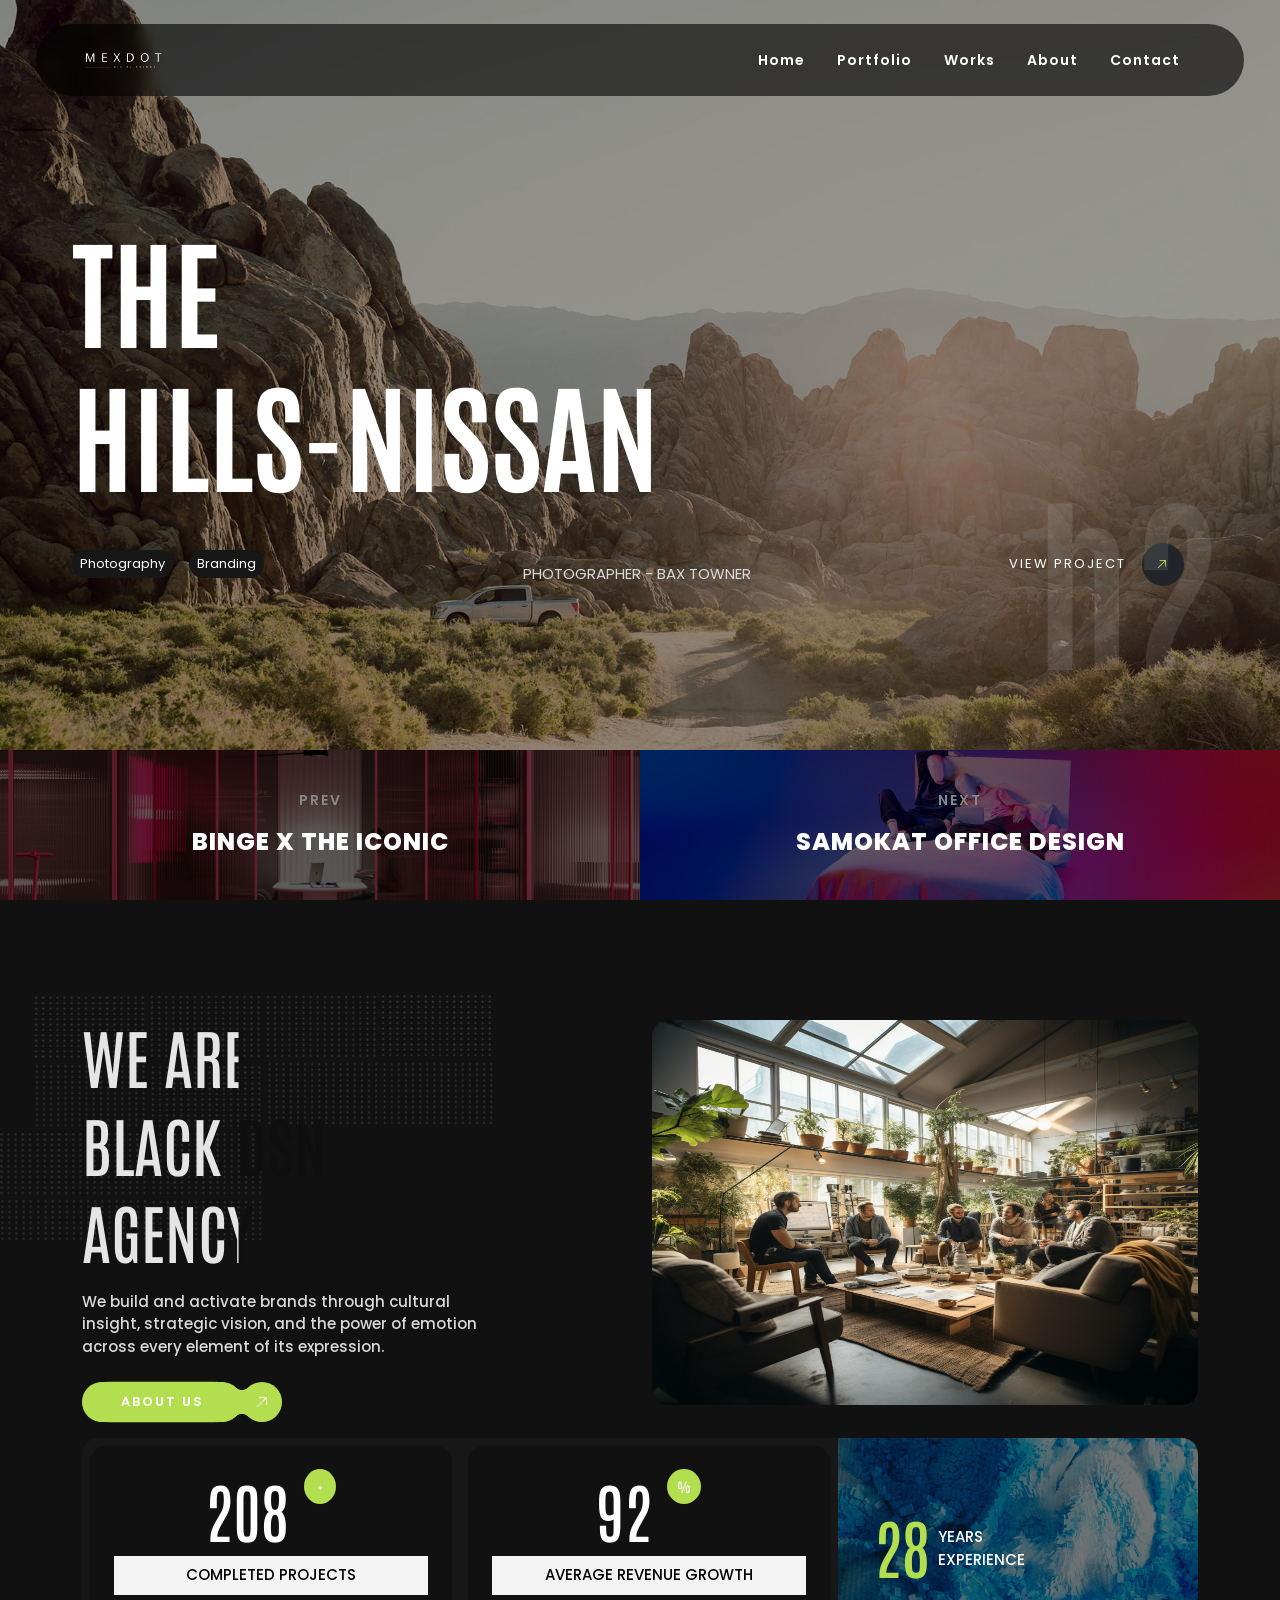
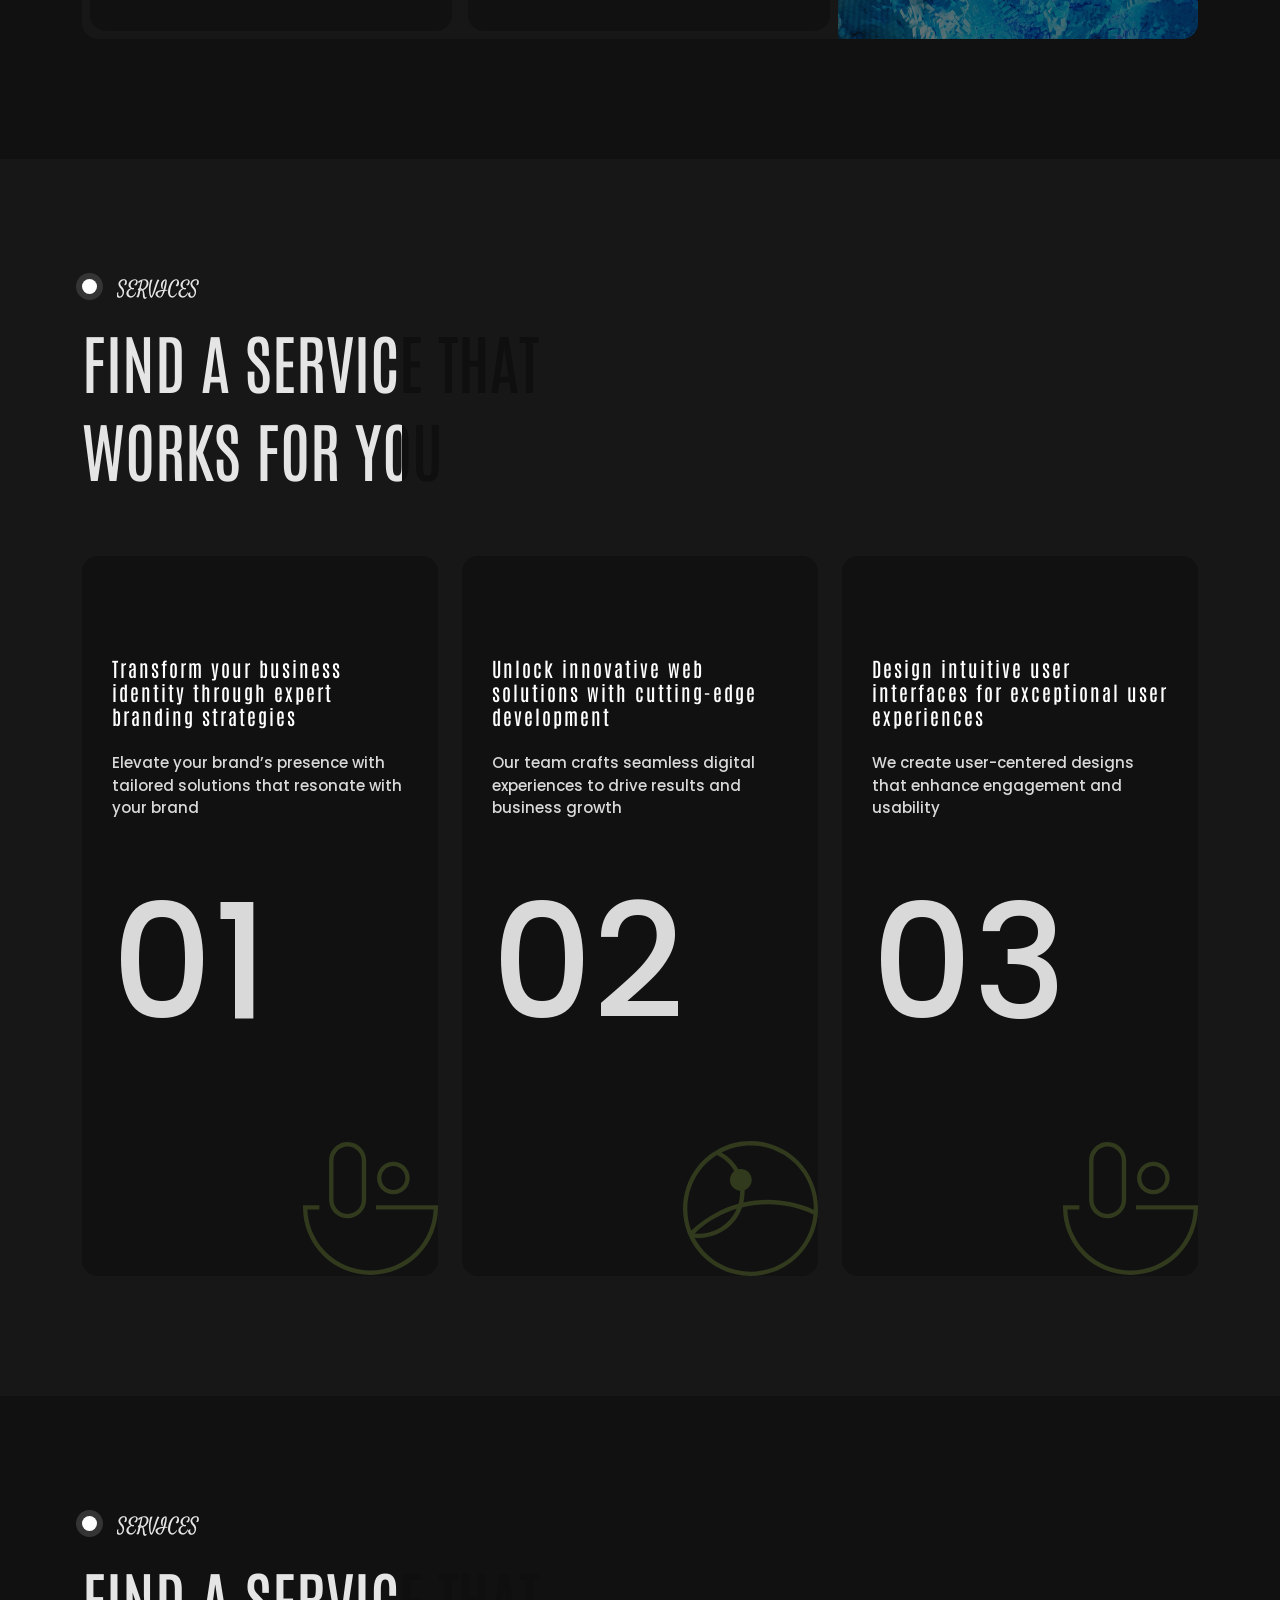
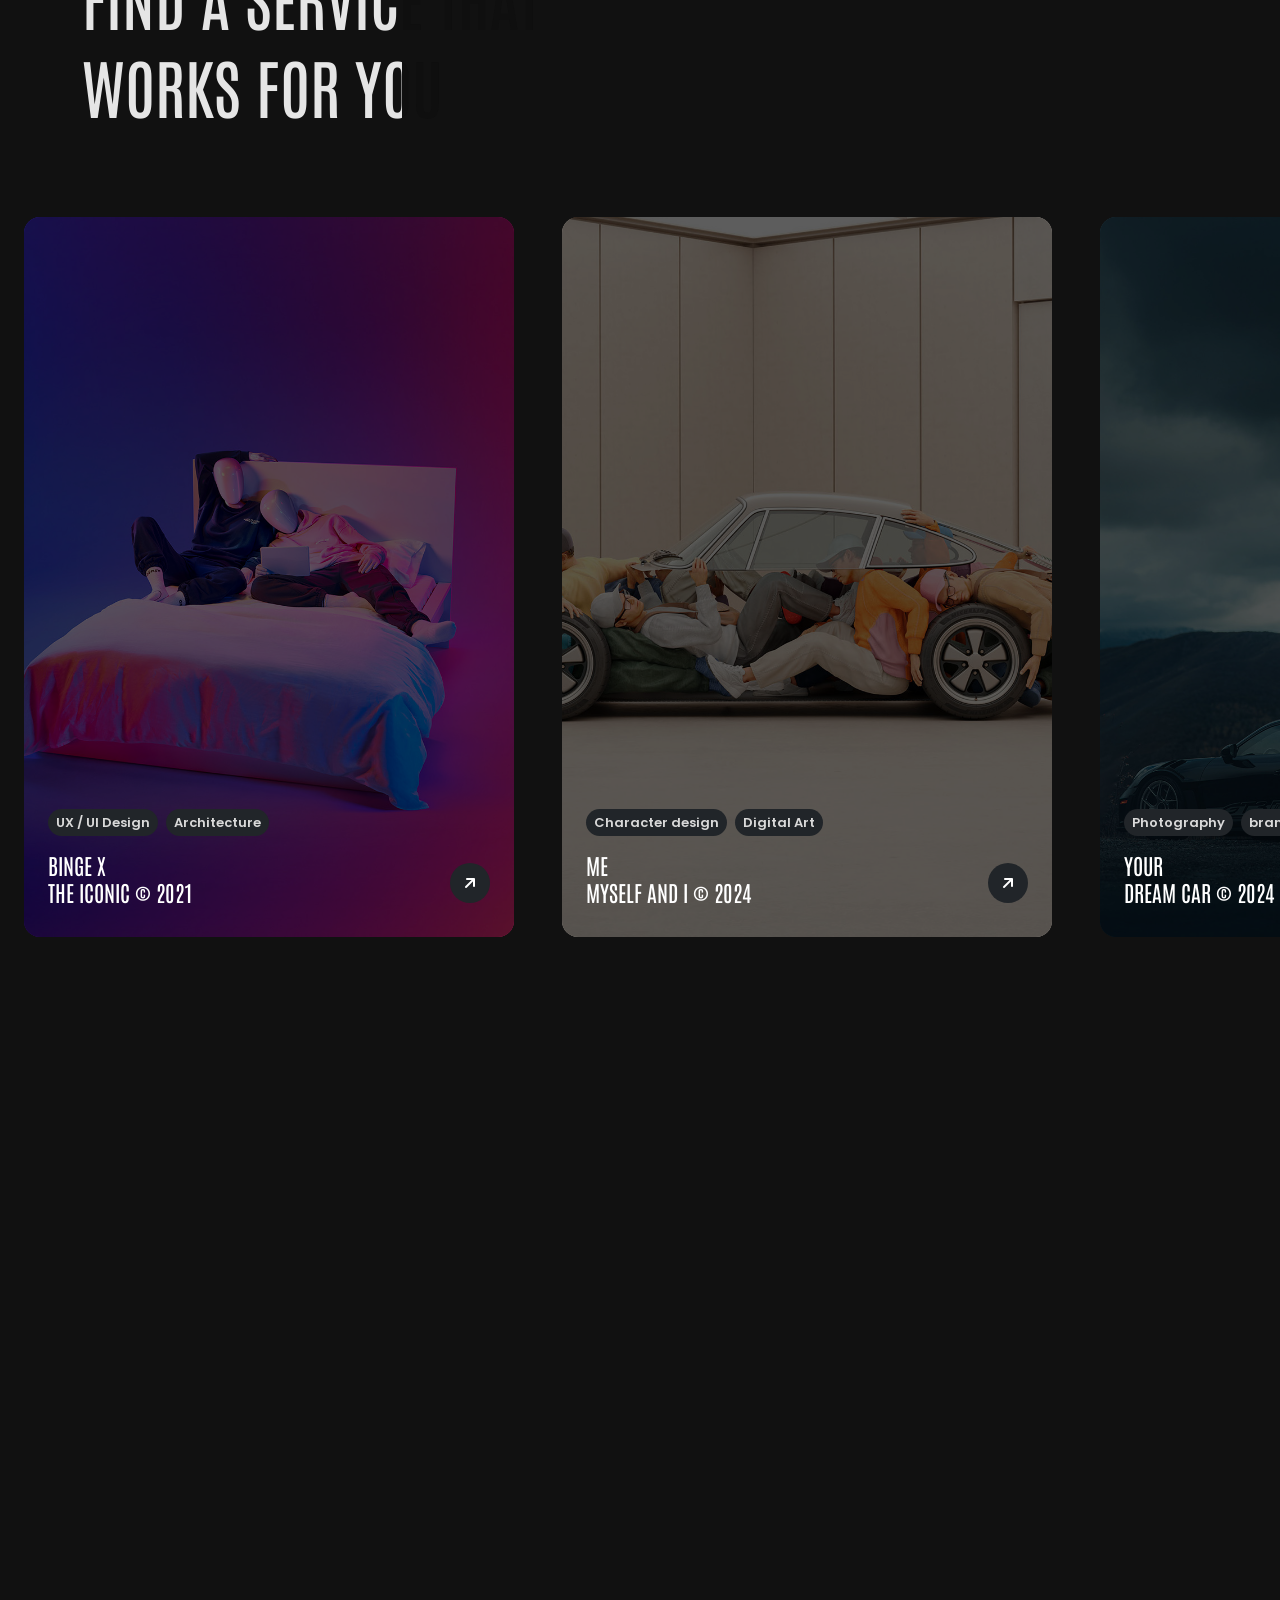
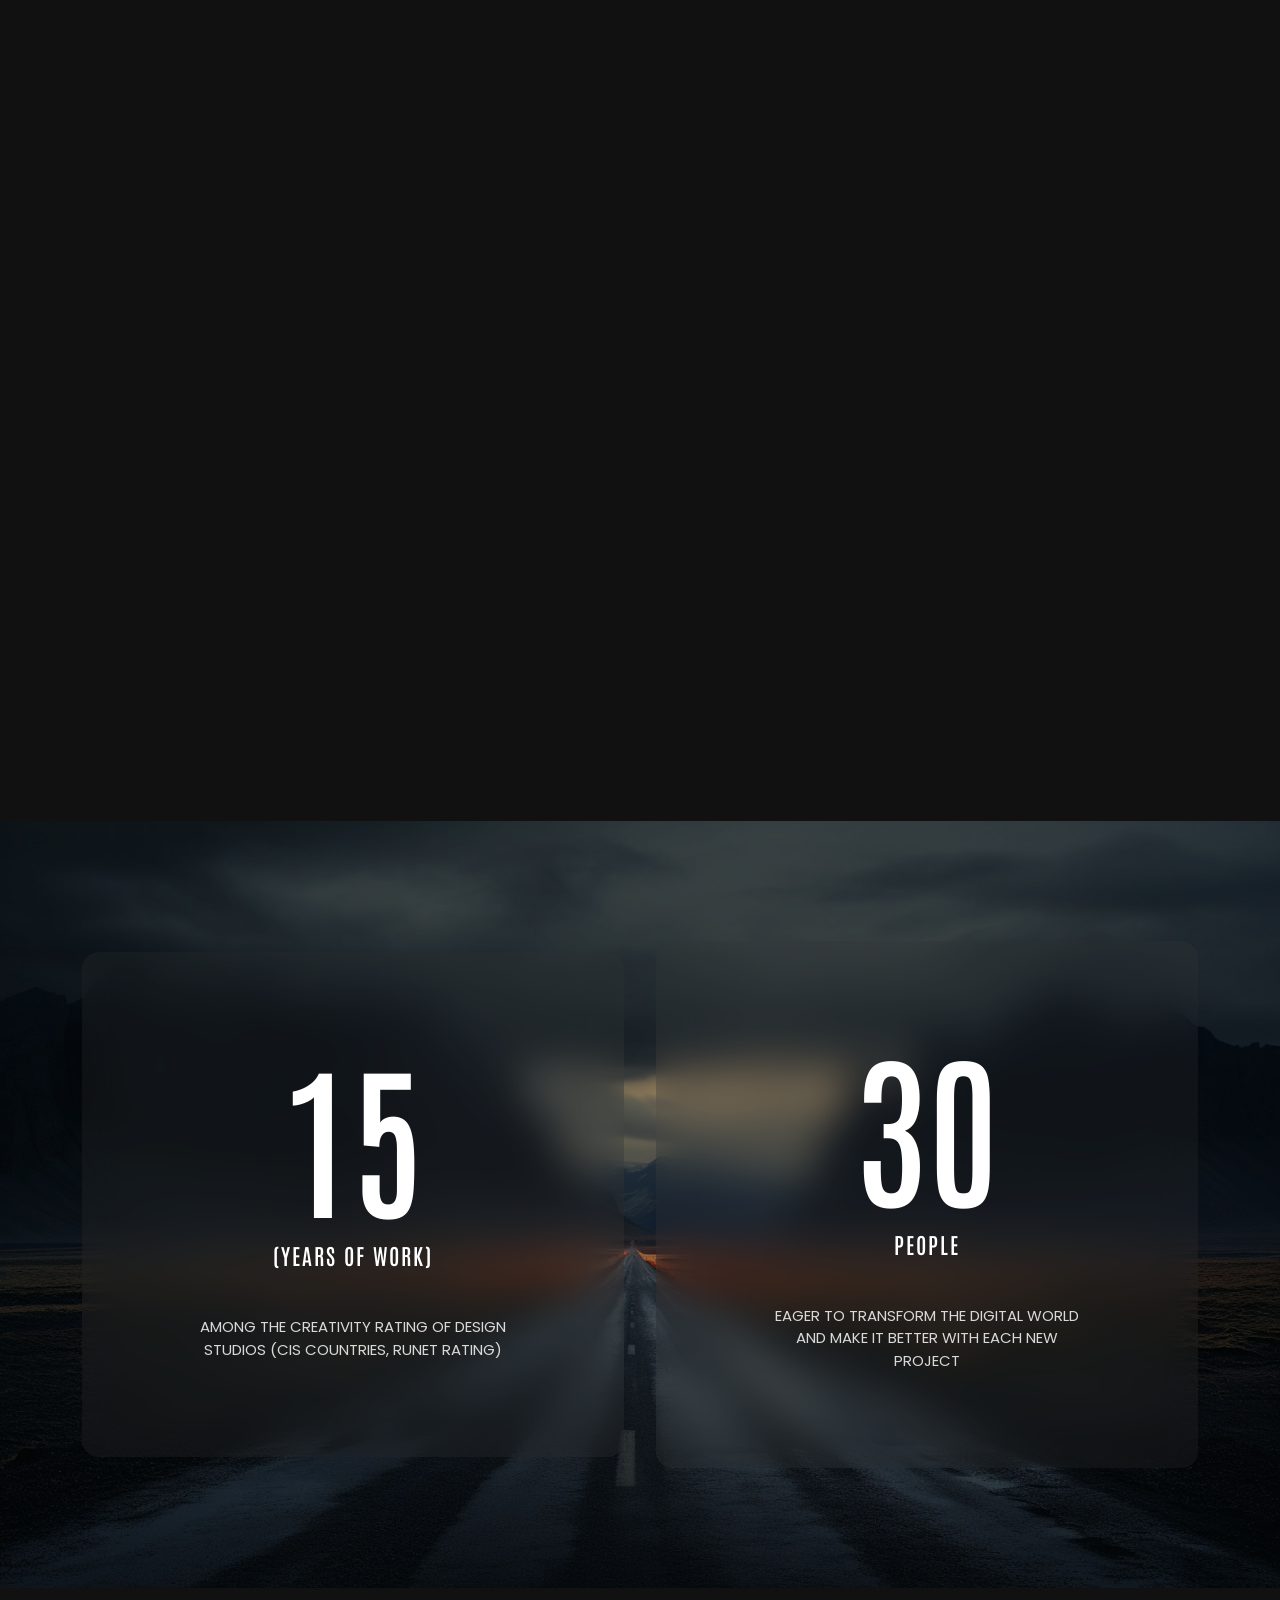
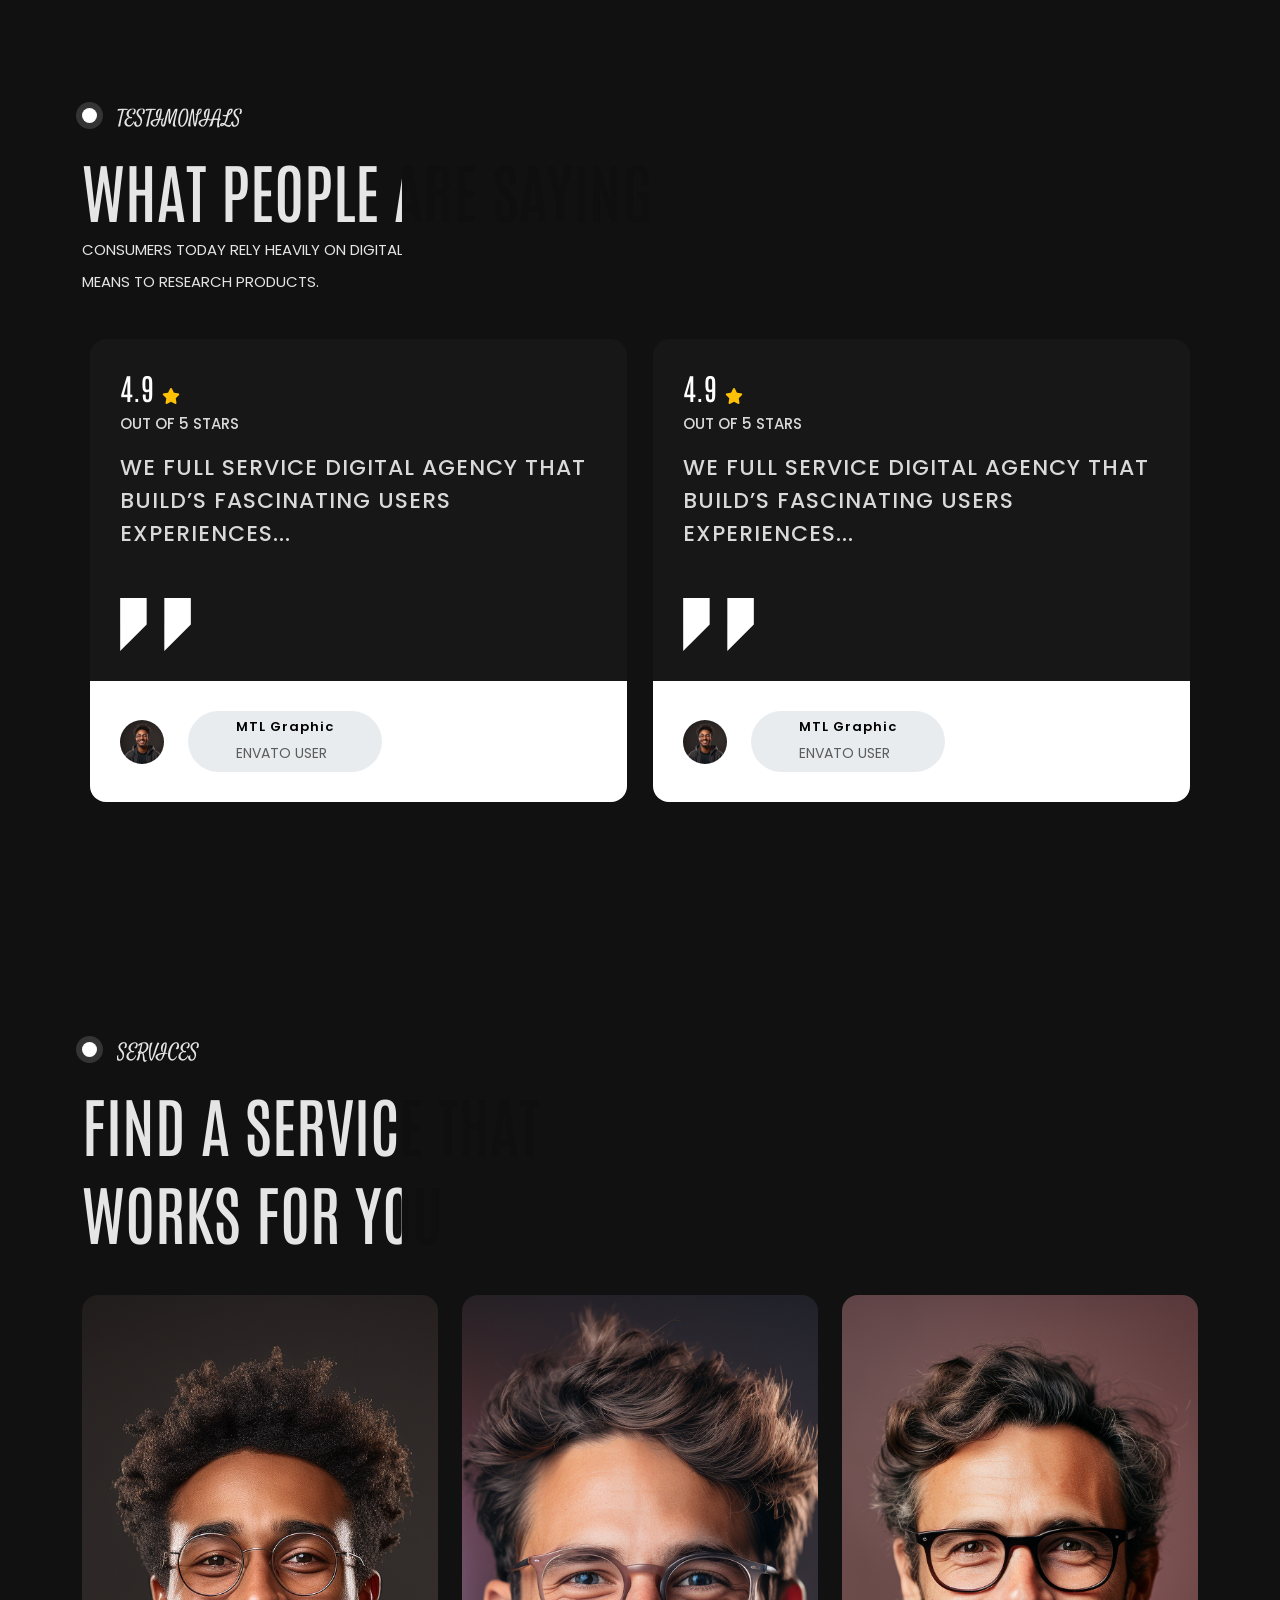
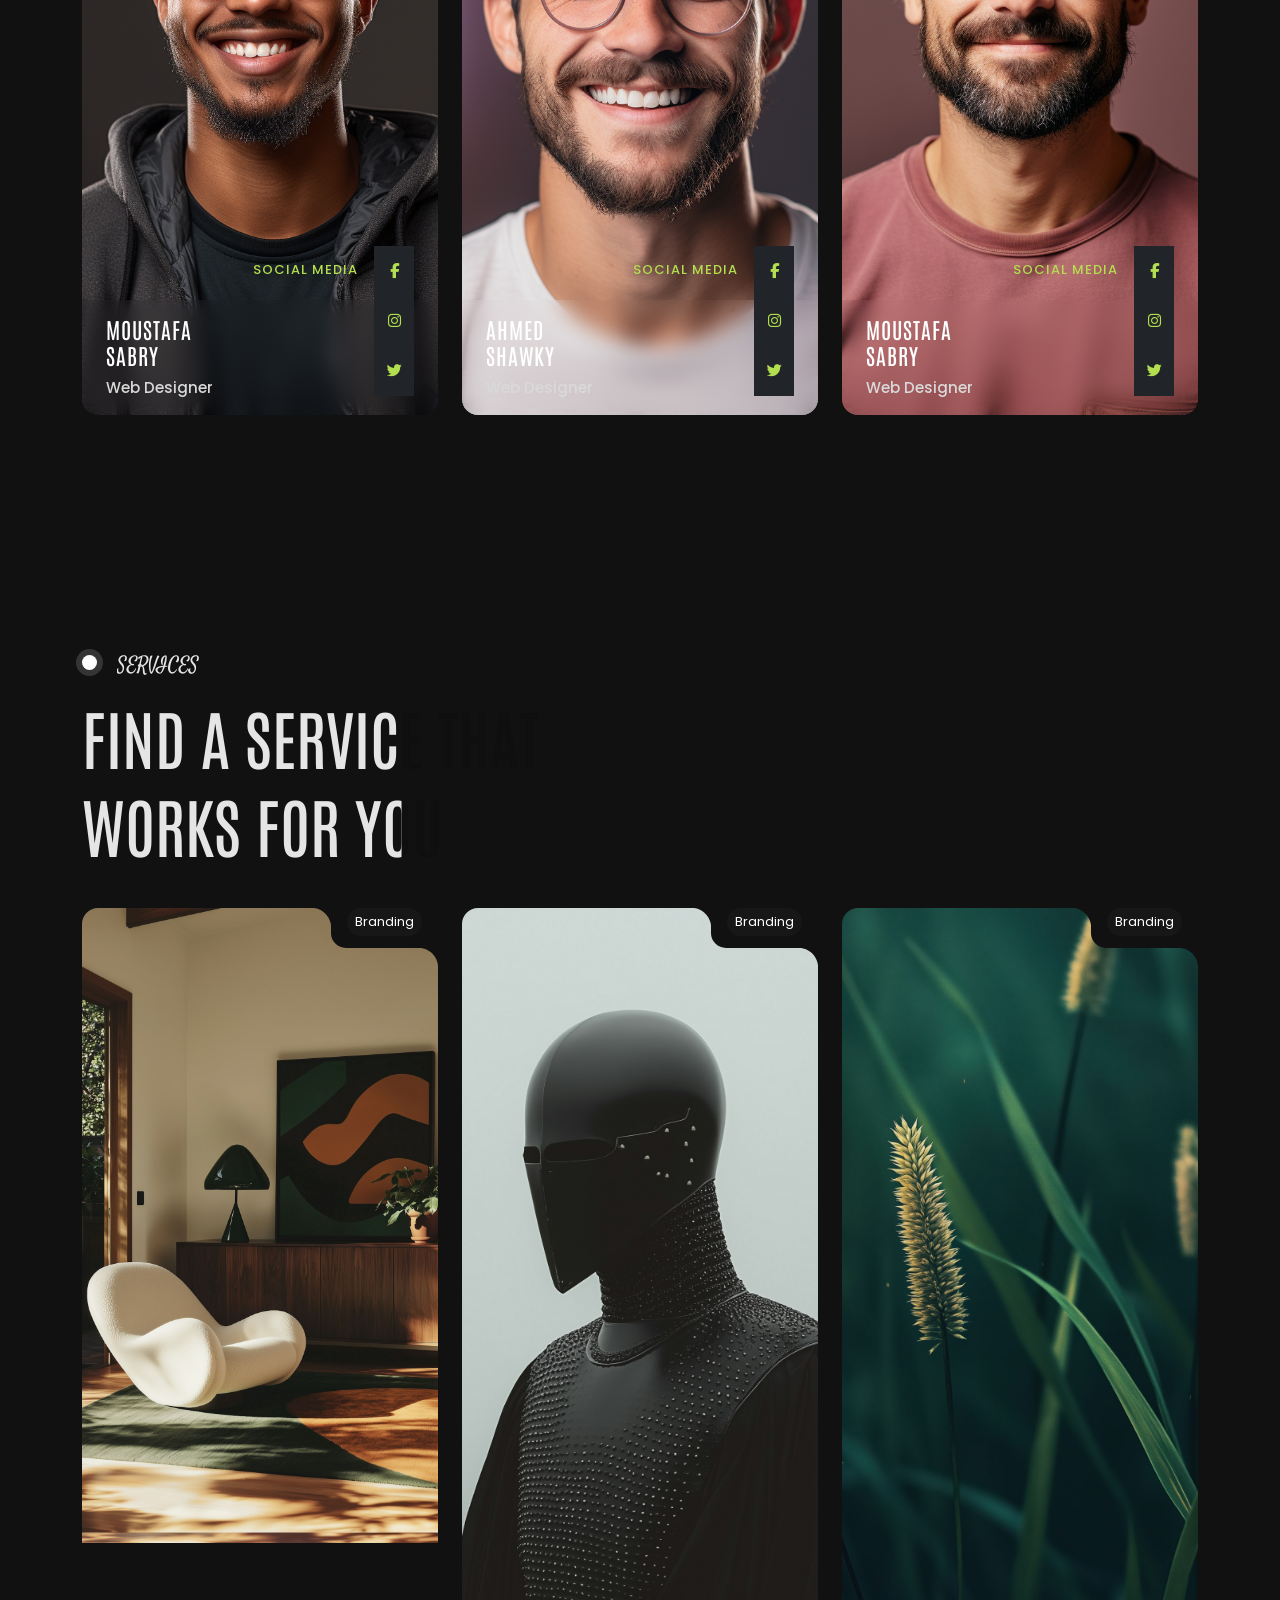
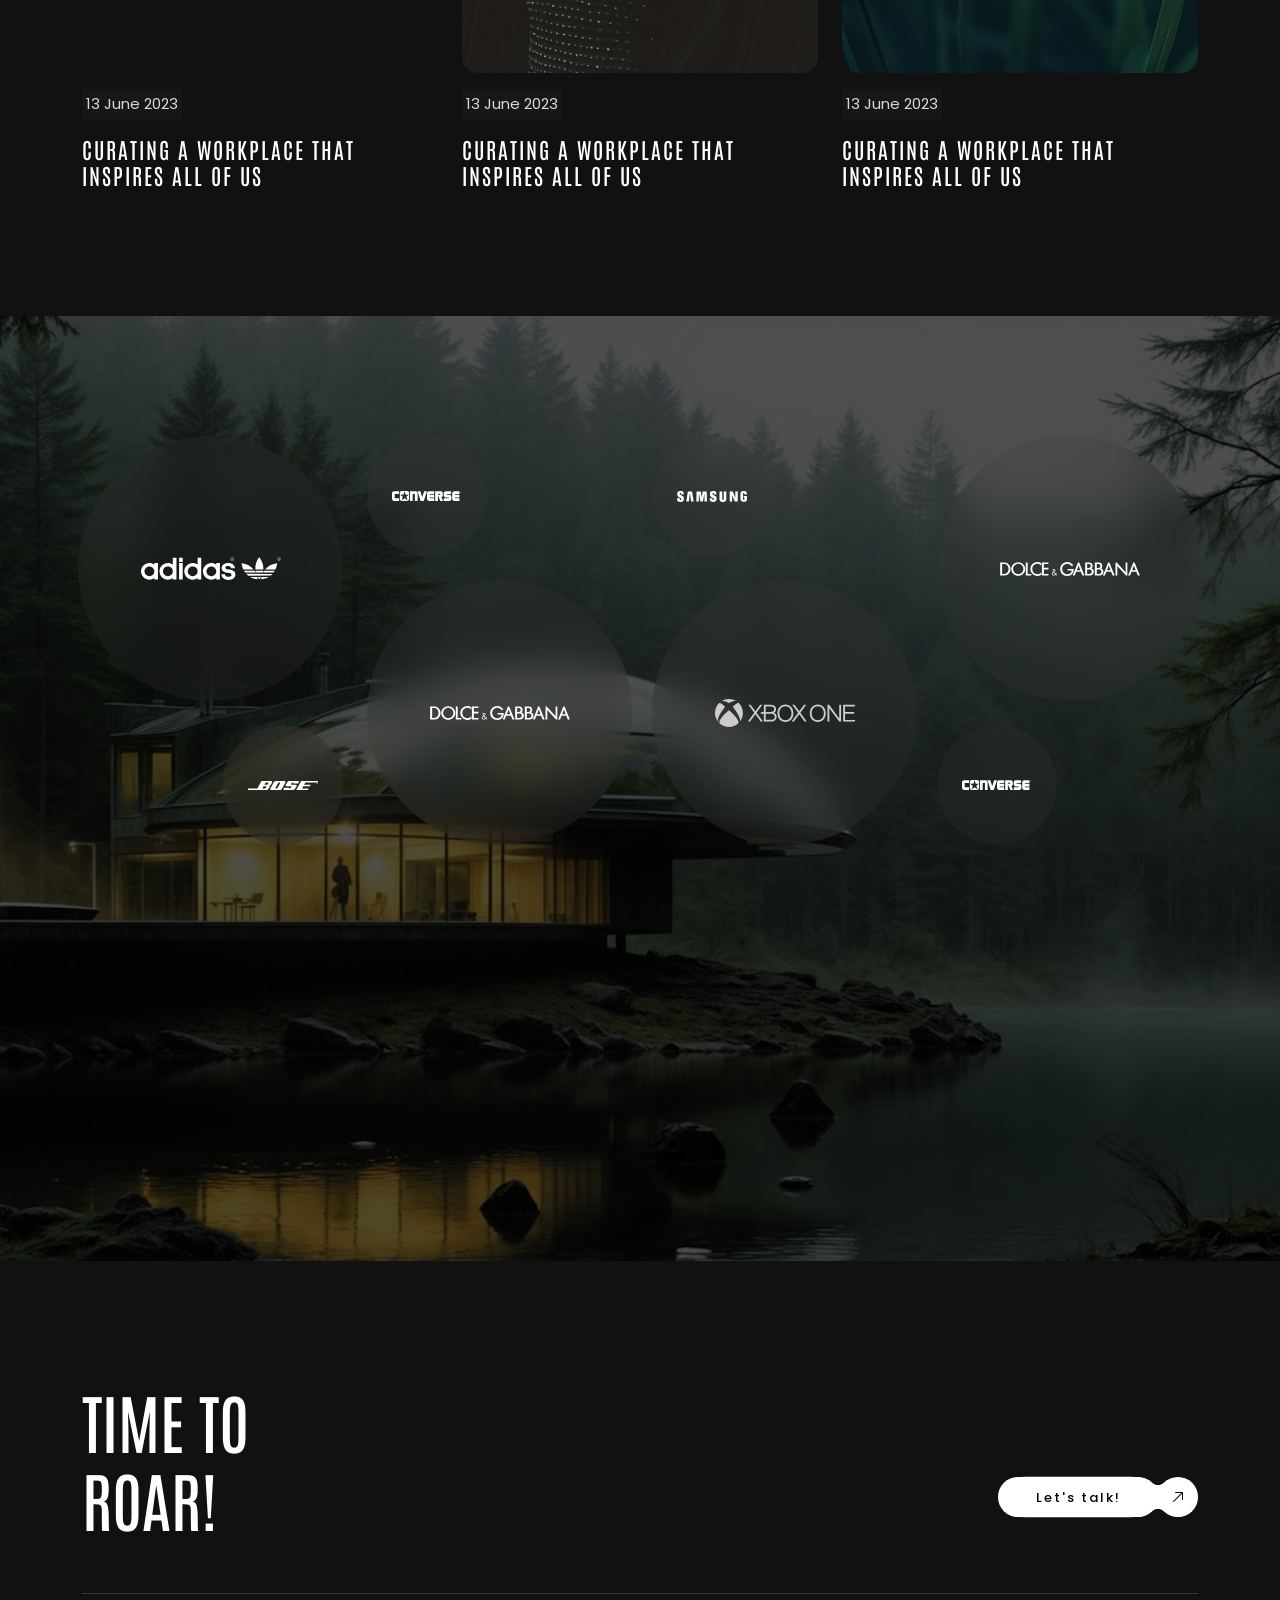
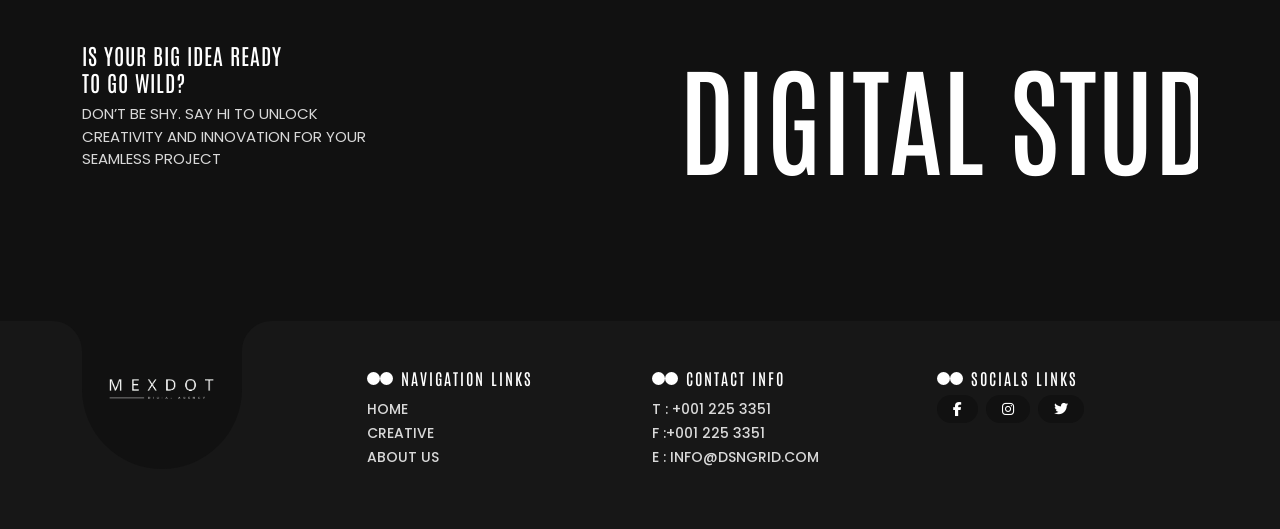
==== commit 2182cff7: "changes" ====
--- a/index.html
+++ b/index.html
@@ -14,20 +14,11 @@
     <!-- poppins-fonts -->
     <link rel="stylesheet" href="fonts/Satisfy/stylesheet.css" type="text/css">
 
-    <!-- remix-icon -->
-    <link rel="stylesheet" href="remix-icon/remixicon.css" type="text/css">
-
     <!-- font awesome -->
     <link rel="stylesheet" href="css/all.min.css" type="text/css">
 
-    <!-- bootstrap icon -->
-    <link rel="stylesheet" href="css/bootstrap-icons.css" type="text/css">
-
     <!-- bootstrap -->
     <link rel="stylesheet" href="css/bootstrap.min.css" type="text/css">
-
-    <!-- wow animation -->
-    <link rel="stylesheet" href="css/animate.css" type="text/css">
 
     <!-- owl carousel -->
     <link rel="sxtylesheet" href="css/owl.theme.default.min.css" type="text/css">
@@ -36,8 +27,6 @@
     <!-- main-css -->
     <link rel="stylesheet" href="css/style.css" type="text/css">
 
-    <!-- max css -->
-    <!-- <link rel="stylesheet" href="css/max.css" type="text/css"> -->
 
 </head>
 
@@ -427,7 +416,7 @@
                             <h5 class="mb-4">Design intuitive user interfaces for exceptional user experiences</h5>
                             <p class="fw-medium mb-5">We create user-centered designs that enhance engagement and
                                 usability</p>
-                            <h3 class="pb-4">03</h3>
+                            <h3>03</h3>
                             <div class="icon position-absolute bottom-0 end-0">
                                 <svg xmlns="http://www.w3.org/2000/svg" viewBox="0 0 62 61" fill="#313A1D">
                                     <path fill-rule="evenodd" clip-rule="evenodd"
@@ -1110,12 +1099,6 @@
     <script src="js/jquery.min.js" type="text/javascript"></script>
     <!-- bootstrap cdn -->
     <script src="js/bootstrap.bundle.min.js" type="text/javascript"></script>
-
-    <!-- wow animate -->
-    <script src="js/wow.min.js" type="text/javascript"></script>
-    <script>
-        new WOW().init();
-    </script>
     <!-- owl carousel cdn -->
     <script src="js/owl.carousel.min.js" type="text/javascript"></script>
     <!-- gsap animation -->
--- a/css/style.css
+++ b/css/style.css
@@ -92,7 +92,7 @@
 
 .banner .portfolio-slide.active {
     opacity: 1;
-    z-index: 10;
+    z-index: 1;
 }
 
 .banner .slide-overlay {
@@ -451,6 +451,7 @@
     text-transform: uppercase;
 }
 .service .service-item{
+    min-height: 80vh;
     background-color: var(--bg);
     padding: 100px 30px !important;
     transition-duration: 0.5s;
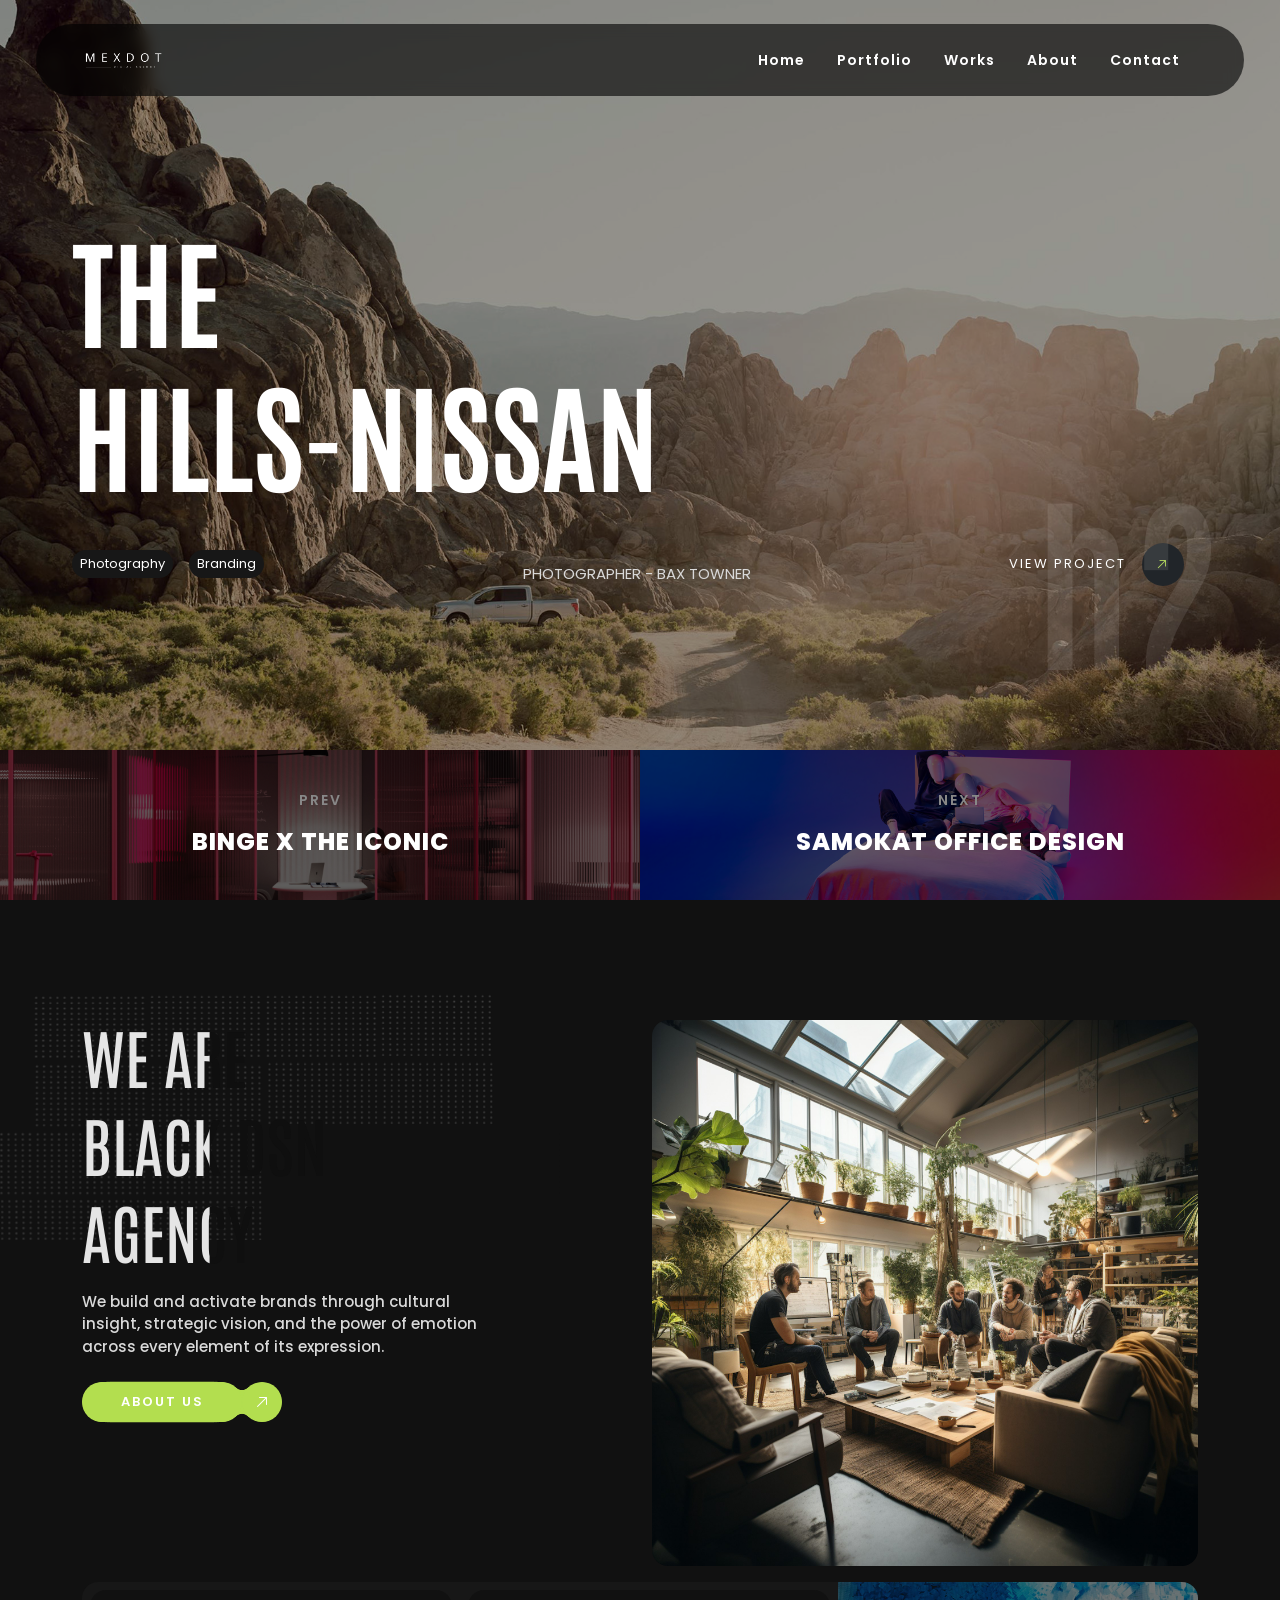
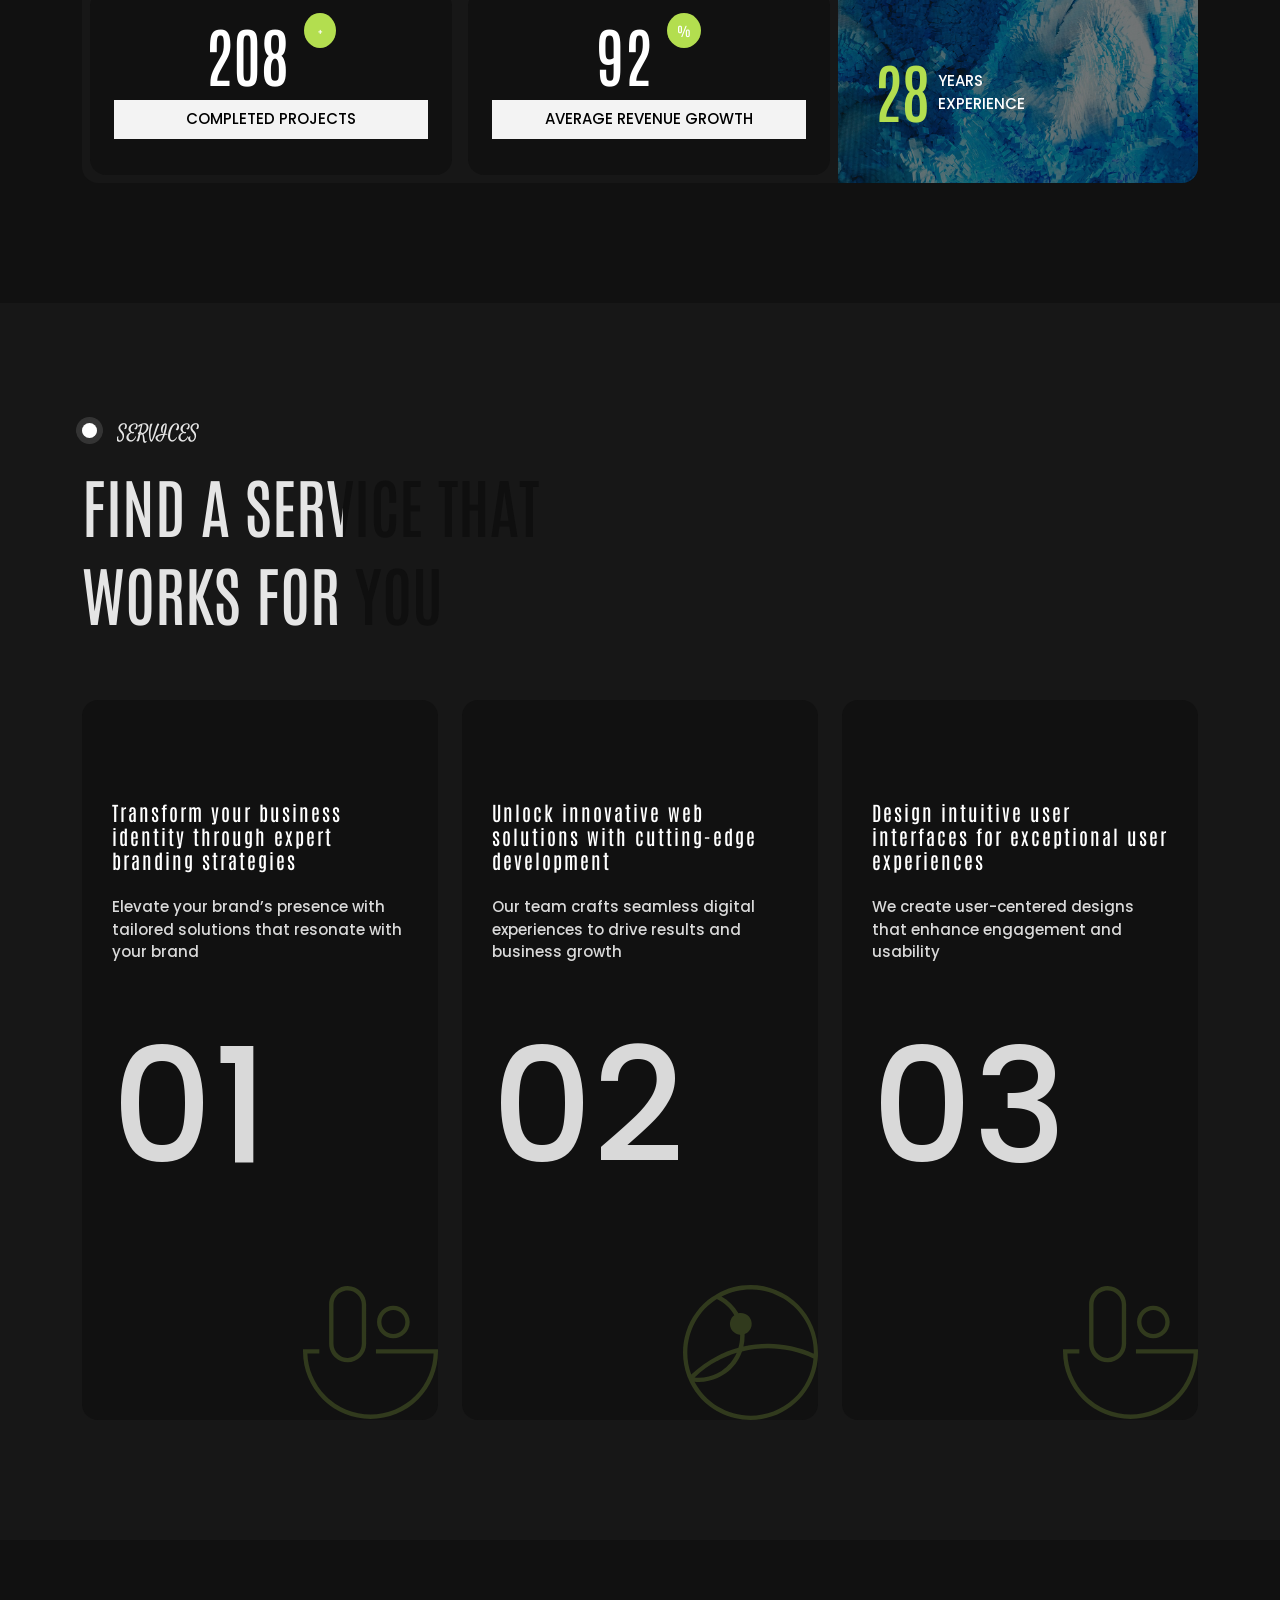
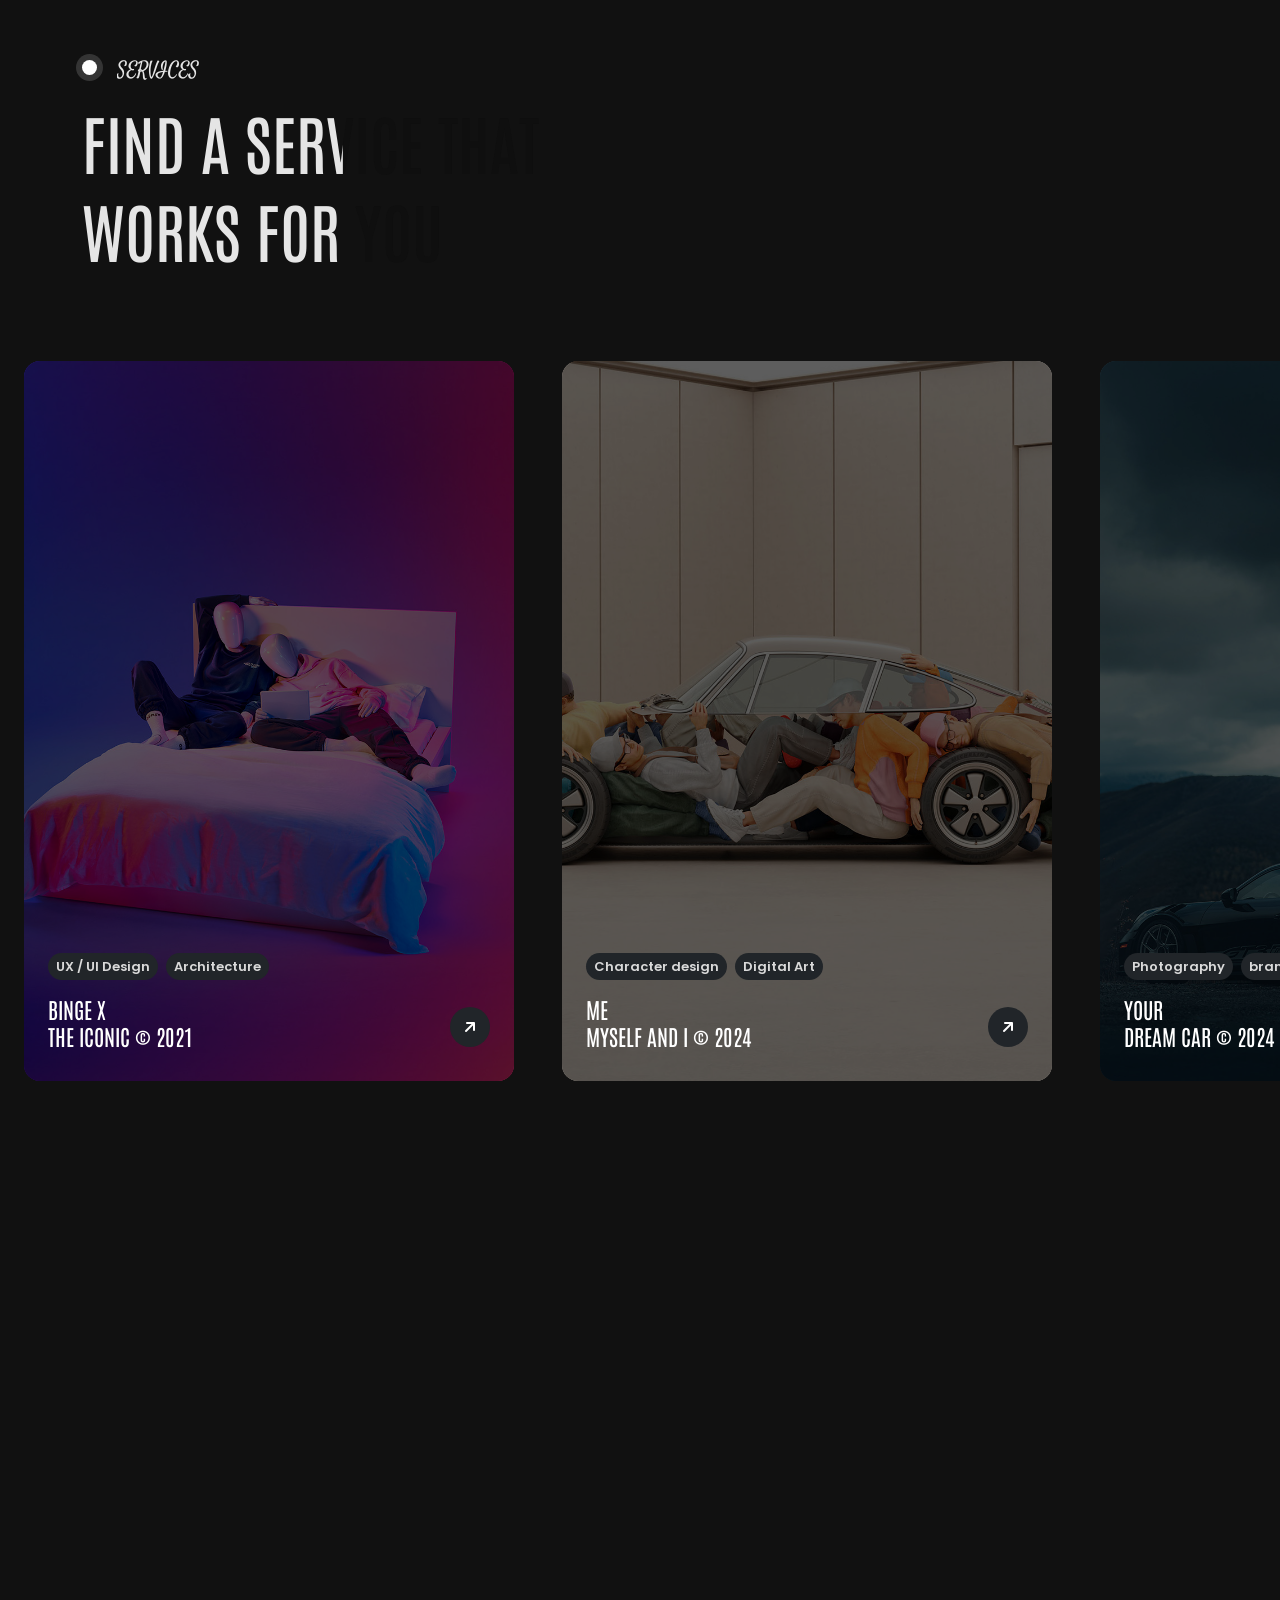
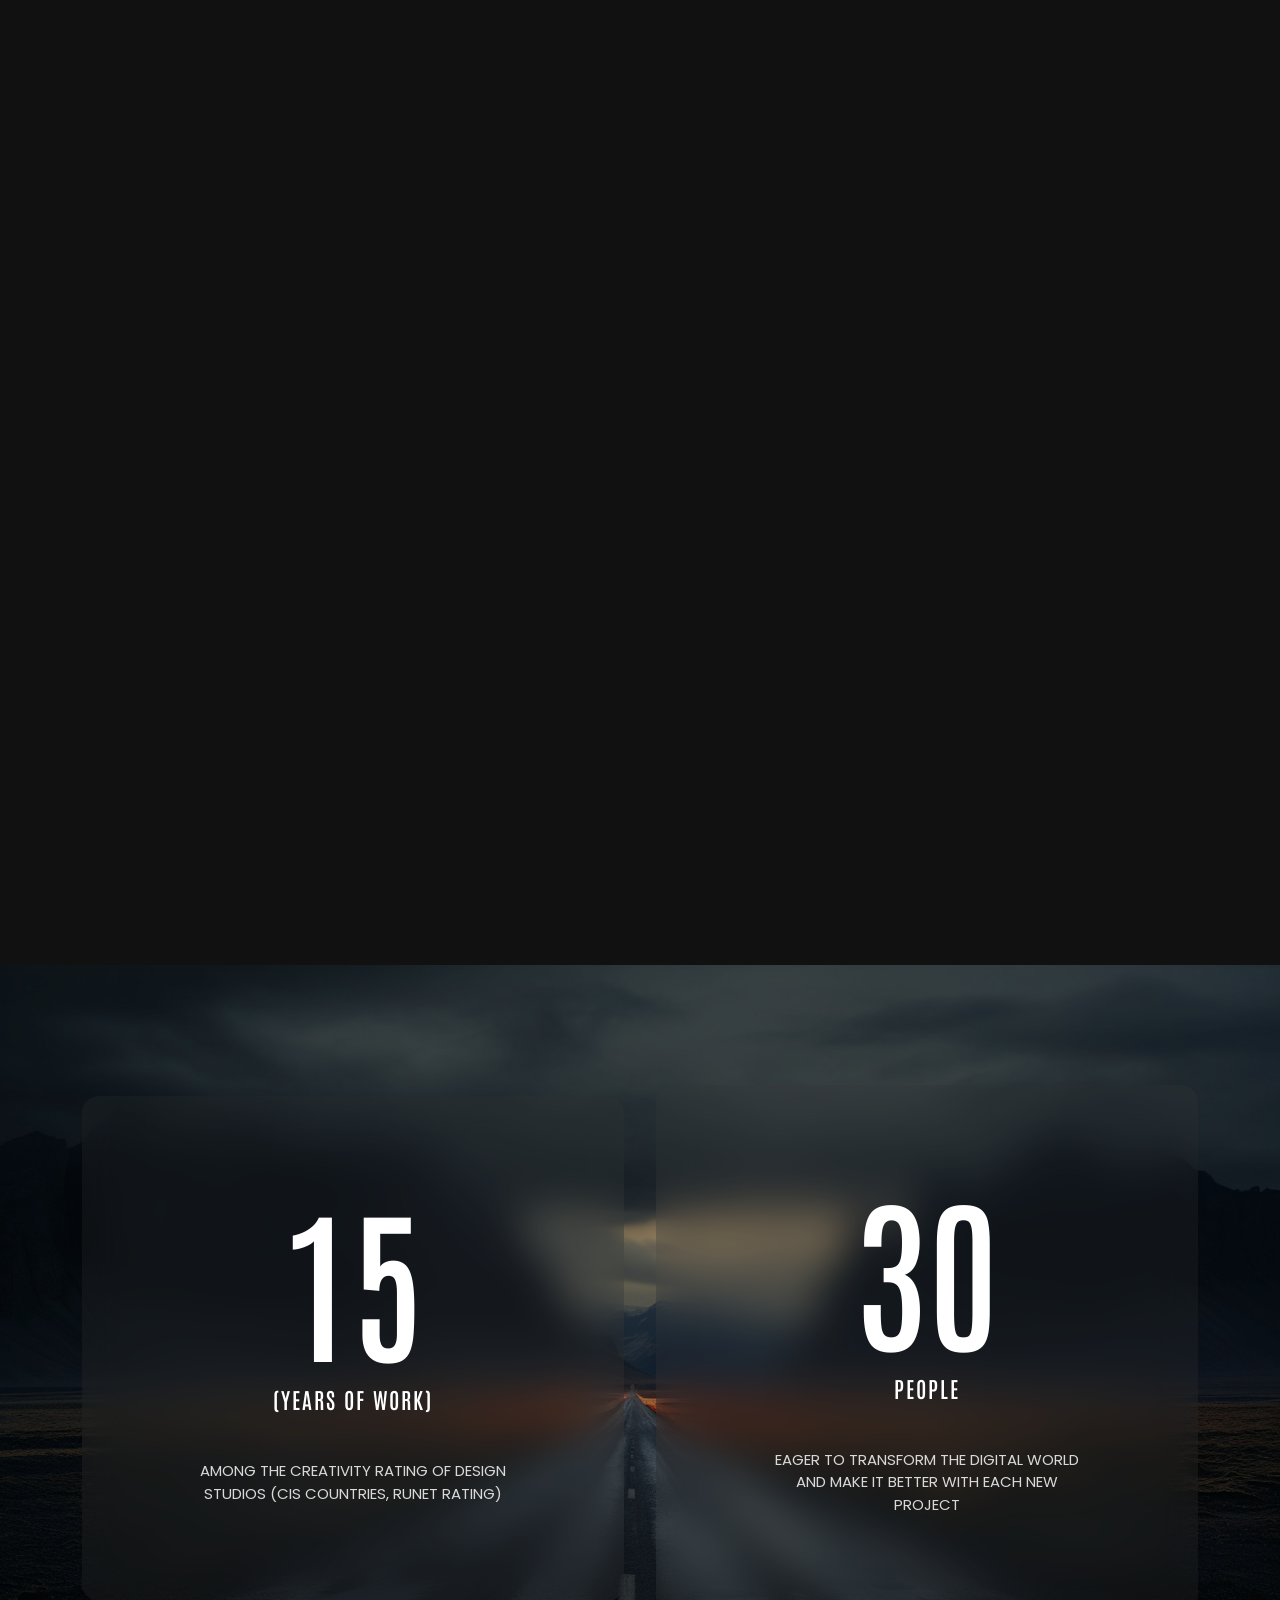
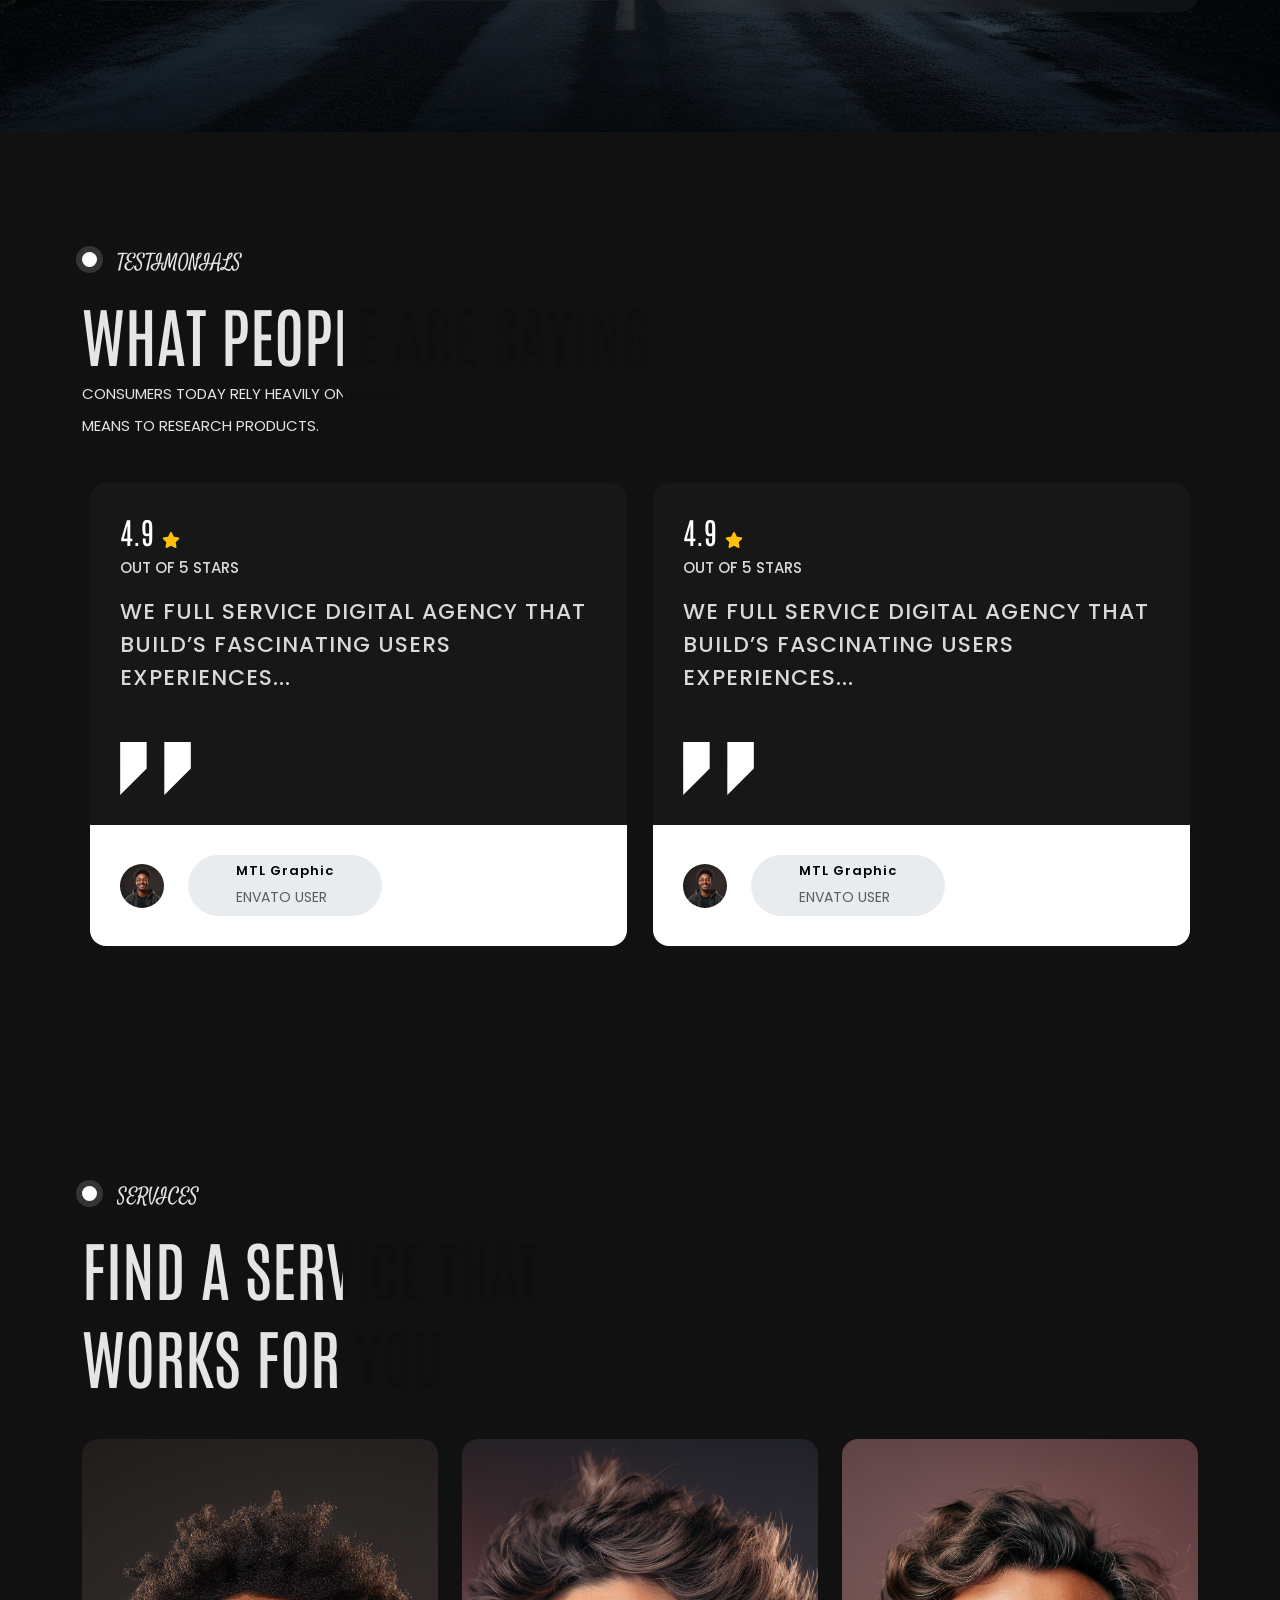
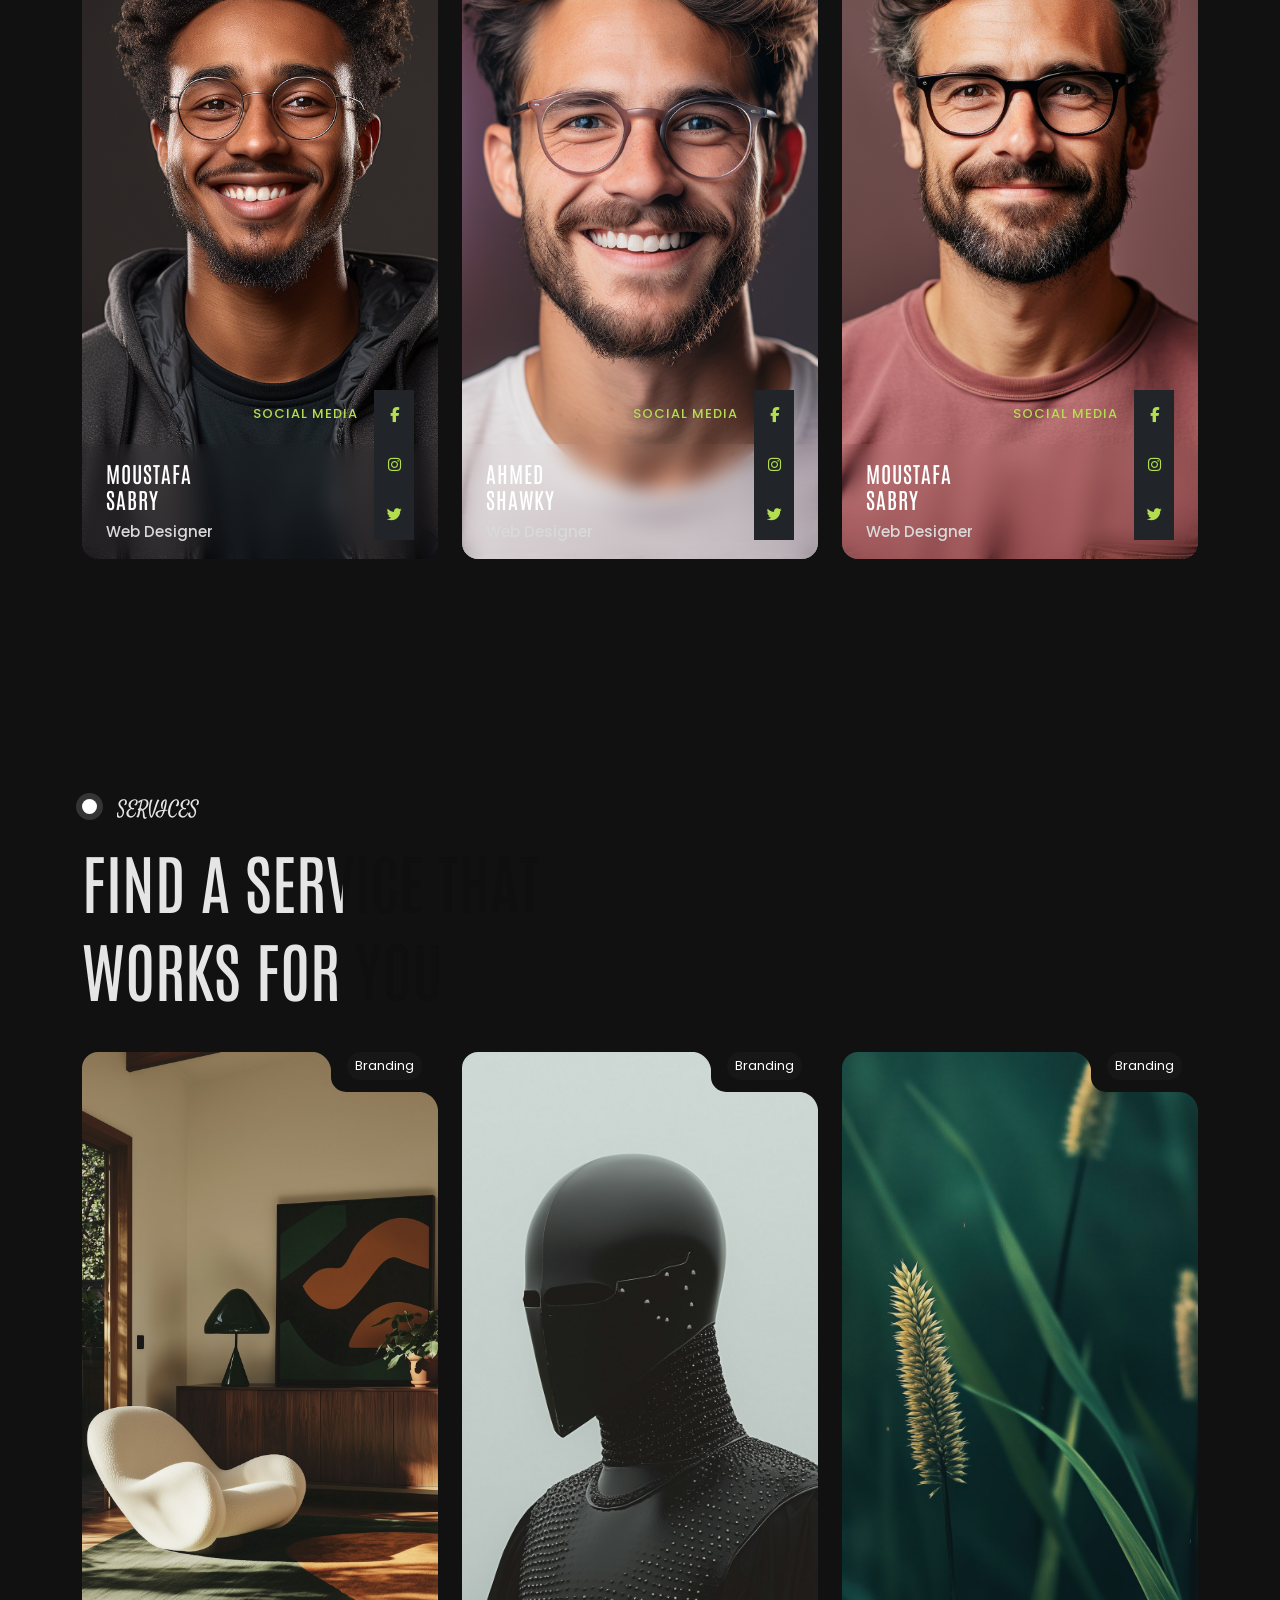
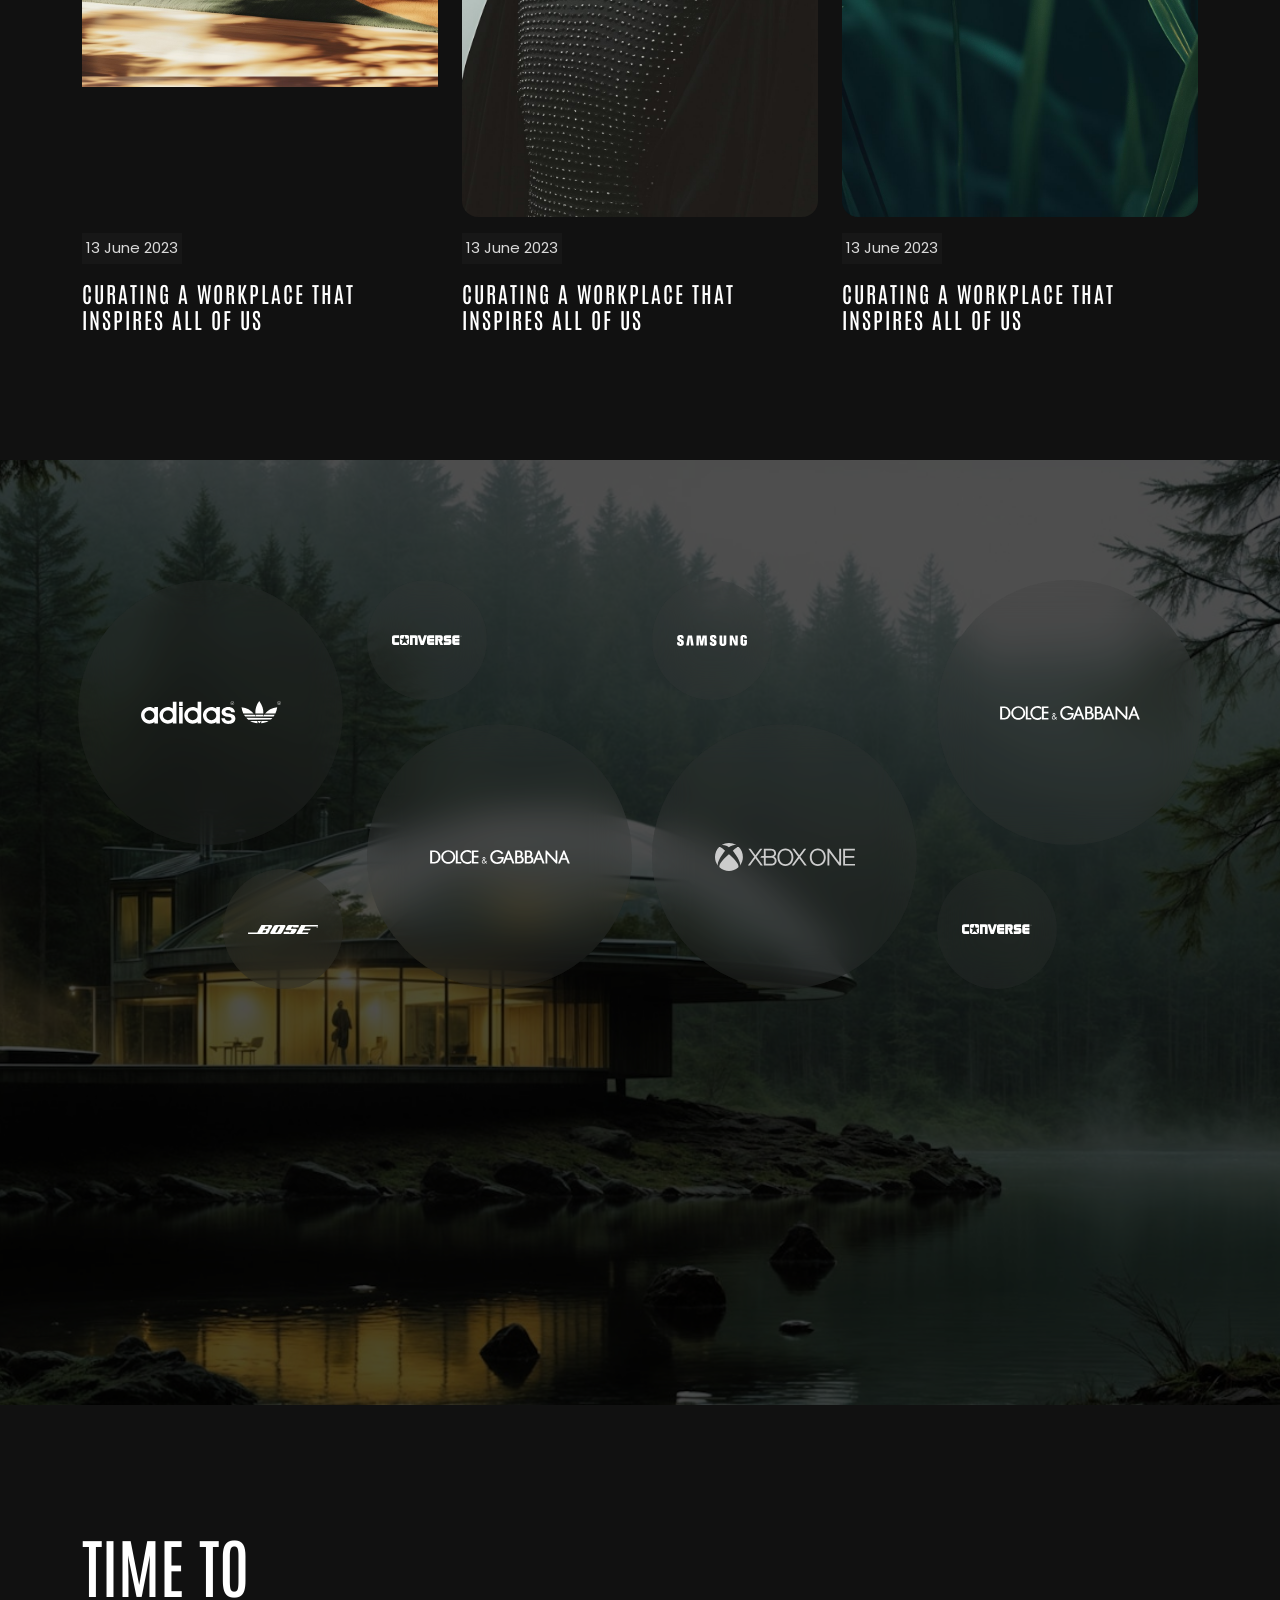
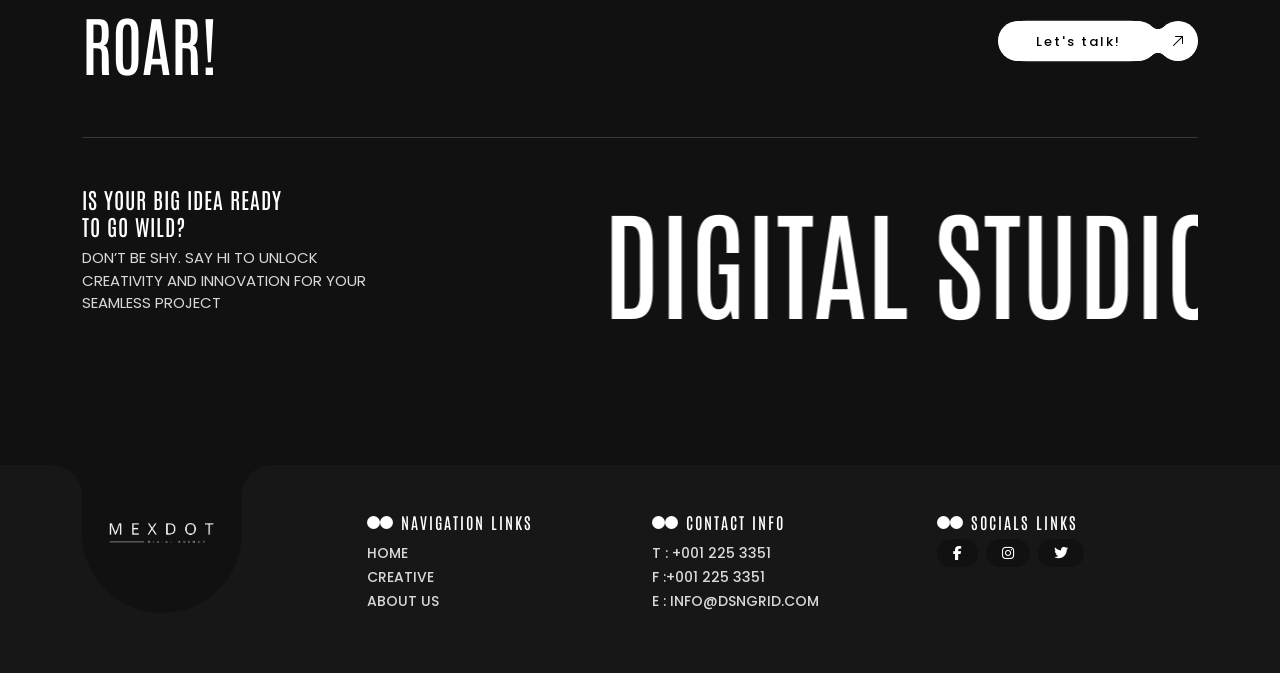
==== commit e1d27a80: "mexdot" ====
--- a/index.html
+++ b/index.html
@@ -26,6 +26,9 @@
 
     <!-- main-css -->
     <link rel="stylesheet" href="css/style.css" type="text/css">
+
+    <!-- responsive-css -->
+    <link rel="stylesheet" href="css/responsive.css" type="text/css">
 
 
 </head>
@@ -51,6 +54,22 @@
                         <li class="px-3"><a href="" class="fw-semibold mb-0">Contact</a></li>
                     </ul>
                 </nav>
+                <!-- Mobile Hamburger -->
+                <button class="nav-toggle" id="navToggle" aria-label="Toggle navigation">
+                    <span></span>
+                    <span></span>
+                    <span></span>
+                </button>
+            </div>
+            <!-- Mobile slide-down menu -->
+            <div class="mobile-menu" id="mobileMenu">
+                <ul class="ps-0 mb-0">
+                    <li><a href="" class="fw-semibold">Home</a></li>
+                    <li><a href="" class="fw-semibold">Portfolio</a></li>
+                    <li><a href="" class="fw-semibold">Works</a></li>
+                    <li><a href="" class="fw-semibold">About</a></li>
+                    <li><a href="" class="fw-semibold">Contact</a></li>
+                </ul>
             </div>
         </div>
     </header>
--- a/css/responsive.css
+++ b/css/responsive.css
@@ -0,0 +1,801 @@
+/* ====================================================
+   MEXDOT WEBSITE — COMPLETE RESPONSIVE CSS
+   Desktop-First approach (max-width breakpoints)
+   Breakpoints:
+     XL : <= 1199px
+     LG : <= 991px   (tablet landscape)
+     MD : <= 767px   (mobile landscape)
+     SM : <= 575px   (mobile portrait)
+     XS : <= 374px   (extra small)
+==================================================== */
+
+/* ====================================================
+   GLOBAL RESET & BASE
+==================================================== */
+*, *::before, *::after { box-sizing: border-box; }
+
+html, body {
+    overflow-x: hidden;
+    max-width: 100%;
+}
+
+img { max-width: 100%; height: auto; }
+
+section, footer { overflow-x: hidden; }
+
+/* ====================================================
+   TYPOGRAPHY SCALE
+==================================================== */
+@media (max-width: 1199.98px) {
+    h2, .text { font-size: 52px !important; }
+    .contact .contact-foot marquee h2 { font-size: 90px !important; }
+    .banner .project-title { font-size: 90px !important; }
+    .service .service-item h3 { font-size: 120px !important; }
+    .poster .poster-item h3 { font-size: 8rem !important; }
+}
+
+@media (max-width: 991.98px) {
+    h2, .text { font-size: 42px !important; }
+    .banner .project-title { font-size: 72px !important; }
+    .service .service-item h3 { font-size: 90px !important; }
+    .poster .poster-item h3 { font-size: 6rem !important; }
+    .contact .contact-foot marquee h2 { font-size: 70px !important; }
+    .py { padding: 80px 0; }
+}
+
+@media (max-width: 767.98px) {
+    h2, .text { font-size: 32px !important; }
+    .banner .project-title { font-size: 48px !important; }
+    .service .service-item h3 { font-size: 70px !important; }
+    .poster .poster-item h3 { font-size: 4.5rem !important; }
+    .contact .contact-foot marquee h2 { font-size: 50px !important; }
+    .py { padding: 60px 0; }
+}
+
+@media (max-width: 575.98px) {
+    h2, .text { font-size: 26px !important; }
+    .banner .project-title { font-size: 36px !important; }
+    .service .service-item h3 { font-size: 56px !important; }
+    .poster .poster-item h3 { font-size: 3.5rem !important; }
+    .contact .contact-foot marquee h2 { font-size: 38px !important; }
+    .py { padding: 50px 0; }
+    .container { padding-left: 16px !important; padding-right: 16px !important; }
+}
+
+@media (max-width: 374.98px) {
+    h2, .text { font-size: 22px !important; }
+    .banner .project-title { font-size: 28px !important; }
+    .py { padding: 40px 0; }
+}
+
+/* ====================================================
+   HEADER / NAVIGATION
+==================================================== */
+
+/* Mobile hamburger button */
+.nav-toggle {
+    display: none;
+    background: transparent;
+    border: 1px solid rgba(255,255,255,0.3);
+    border-radius: 8px;
+    padding: 8px 12px;
+    cursor: pointer;
+    z-index: 9999;
+}
+
+.nav-toggle span {
+    display: block;
+    width: 22px;
+    height: 2px;
+    background: #fff;
+    margin: 4px 0;
+    border-radius: 2px;
+    transition: all 0.3s ease;
+}
+
+/* Mobile nav dropdown */
+.mobile-menu {
+    display: none;
+    position: absolute;
+    top: 100%;
+    left: 0;
+    width: 100%;
+    background: rgba(0,0,0,0.95);
+    backdrop-filter: blur(10px);
+    padding: 20px 30px;
+    z-index: 9998;
+    border-radius: 0 0 16px 16px;
+}
+
+.mobile-menu.open { display: block; }
+
+.mobile-menu ul {
+    flex-direction: column !important;
+    gap: 0;
+    margin: 0;
+    padding: 0;
+}
+
+.mobile-menu ul li {
+    padding: 12px 0;
+    border-bottom: 1px solid rgba(255,255,255,0.08);
+}
+
+.mobile-menu ul li:last-child { border-bottom: none; }
+.mobile-menu ul li a { font-size: 16px; display: block; }
+
+@media (max-width: 1199.98px) {
+    header .header-wrapper {
+        padding: 16px 30px !important;
+        margin: 12px !important;
+    }
+}
+
+@media (max-width: 991.98px) {
+    header .header-wrapper {
+        padding: 14px 24px !important;
+        margin: 10px !important;
+        position: relative;
+    }
+
+    /* Hide desktop nav */
+    header nav { display: none !important; }
+
+    /* Show hamburger */
+    .nav-toggle { display: block !important; }
+}
+
+@media (max-width: 575.98px) {
+    header .header-wrapper {
+        padding: 12px 16px !important;
+        margin: 8px !important;
+        border-radius: 20px !important;
+    }
+
+    header .logo { width: 60px !important; }
+}
+
+
+/* ====================================================
+   BANNER / HERO SLIDER
+==================================================== */
+
+/* Fix iOS fixed background */
+.banner .portfolio-slide {
+    background-attachment: scroll !important;
+}
+
+@media (max-width: 1199.98px) {
+    .banner .main-content {
+        padding: 0 40px;
+        padding-top: 90px;
+        height: calc(100vh - 180px);
+    }
+
+    .banner .project-title { margin-bottom: 30px; }
+
+    .banner .bottom-navigation { height: 130px; }
+    .banner .nav-title { font-size: 20px; }
+    .banner .slide-number { right: 40px; }
+}
+
+@media (max-width: 991.98px) {
+    .banner .portfolio-container { height: 100svh; min-height: 600px; }
+
+    .banner .main-content {
+        padding: 0 30px;
+        padding-top: 100px;
+        height: calc(100vh - 200px);
+    }
+
+    .banner .project-title { font-size: 72px; margin-bottom: 24px; }
+
+    .banner .main-content > .d-flex {
+        flex-direction: column;
+        align-items: flex-start;
+        gap: 16px;
+    }
+
+    .banner .bottom-navigation { height: 120px; }
+    .banner .nav-content { padding: 20px 30px; }
+    .banner .nav-title { font-size: 18px; }
+    .banner .nav-label { font-size: 12px; }
+
+    .banner .slide-number {
+        bottom: 210px;
+        right: 30px;
+        font-size: clamp(5rem, 12vw, 9rem);
+    }
+}
+
+@media (max-width: 767.98px) {
+    .banner .portfolio-container { height: 100svh; min-height: 500px; }
+
+    .banner .main-content {
+        padding: 0 20px;
+        padding-top: 90px;
+        height: auto;
+        min-height: calc(100vh - 260px);
+    }
+
+    .banner .project-title {
+        font-size: 48px;
+        margin-bottom: 20px;
+        line-height: 1.1;
+    }
+
+    .banner .project-meta {
+        flex-wrap: wrap;
+        gap: 8px;
+    }
+
+    .banner .photographer-credit { font-size: 12px; }
+    .banner .view-project-btn { font-size: 11px; }
+
+    /* Split nav stacks on mobile */
+    .banner .bottom-navigation {
+        flex-direction: column;
+        height: 220px;
+    }
+
+    .banner .nav-section { height: 110px; }
+
+    .banner .nav-content { padding: 15px 20px; }
+    .banner .nav-title { font-size: 16px; }
+
+    .banner .slide-number {
+        bottom: 240px;
+        right: 20px;
+        font-size: clamp(4rem, 10vw, 7rem);
+    }
+}
+
+@media (max-width: 575.98px) {
+    .banner .main-content {
+        padding: 0 16px;
+        padding-top: 80px;
+    }
+
+    .banner .project-title { font-size: 36px; }
+
+    .banner .project-category {
+        font-size: 11px;
+        padding: 3px 8px !important;
+    }
+
+    .banner .bottom-navigation { height: 200px; }
+    .banner .nav-section { height: 100px; }
+    .banner .nav-title { font-size: 14px; }
+    .banner .slide-number { display: none; }
+}
+
+
+/* ====================================================
+   ABOUT SECTION
+==================================================== */
+@media (max-width: 1199.98px) {
+    .about .row .col-lg-6:last-child .about-img-wrapper img {
+        height: 320px !important;
+        object-fit: cover;
+    }
+}
+
+@media (max-width: 991.98px) {
+    .about .row {
+        flex-direction: column;
+        gap: 40px;
+    }
+
+    .about .row .col-lg-6:last-child .about-img-wrapper {
+        width: 100%;
+    }
+
+    .about .row .col-lg-6:last-child .about-img-wrapper img {
+        width: 100% !important;
+        height: 350px !important;
+        object-fit: cover;
+    }
+
+    .about p.w-75 { width: 100% !important; }
+
+    /* Achievement strip */
+    .about .about-achi {
+        flex-direction: column !important;
+        height: auto !important;
+    }
+
+    .about .about-item {
+        width: 100% !important;
+        height: auto !important;
+        padding: 30px !important;
+        min-height: 120px;
+    }
+
+    .about .about-item:last-child {
+        height: auto !important;
+    }
+}
+
+@media (max-width: 767.98px) {
+    .about .text-wrap { gap: 0.5rem; }
+
+    .about .row .col-lg-6:last-child .about-img-wrapper img {
+        height: 260px !important;
+    }
+
+    .about .about-item { padding: 20px !important; }
+
+    .about .about-item .about-img-wrapper-cnt {
+        bottom: 20% !important;
+        left: 5% !important;
+    }
+}
+
+@media (max-width: 575.98px) {
+    .about .about-item .about-img-wrapper-cnt {
+        bottom: 15% !important;
+        left: 5% !important;
+    }
+
+    /* Decorative dotted bg */
+    .about::after { display: none; }
+}
+
+
+/* ====================================================
+   SERVICES SECTION (service cards)
+==================================================== */
+@media (max-width: 1199.98px) {
+    .service .service-item {
+        min-height: 70vh;
+        padding: 70px 25px !important;
+    }
+
+    .service .service-item svg {
+        width: 100px;
+        height: 100px;
+    }
+}
+
+@media (max-width: 991.98px) {
+    .service .row .col-lg-4 {
+        margin-bottom: 24px;
+    }
+
+    .service .service-item {
+        min-height: auto;
+        padding: 50px 24px !important;
+    }
+
+    .service .service-item h3 { font-size: 90px; }
+    .service .service-item svg { width: 80px; height: 80px; }
+}
+
+@media (max-width: 767.98px) {
+    .service .service-item {
+        padding: 40px 20px !important;
+    }
+
+    .service .service-item h5 { font-size: 17px; letter-spacing: 1px; }
+    .service .service-item svg { width: 70px; height: 70px; }
+}
+
+@media (max-width: 575.98px) {
+    .service .service-item {
+        padding: 32px 16px !important;
+    }
+
+    .service .service-item h5 { font-size: 15px; }
+    .service .service-item svg { width: 55px; height: 55px; }
+}
+
+
+/* ====================================================
+   SERVICE 2 (horizontal scroll portfolio)
+==================================================== */
+
+/* On mobile/tablet: convert to vertical grid */
+@media (max-width: 991.98px) {
+    .service2 .service2-outer {
+        height: auto !important;
+        overflow: visible !important;
+    }
+
+    .service2 .service2-wrapper {
+        flex-direction: column !important;
+        width: 100% !important;
+        align-items: stretch;
+        gap: 20px;
+        padding: 0 16px;
+        margin-top: 30px !important;
+        padding-top: 0 !important;
+    }
+
+    .service2 .service2-item {
+        width: 100% !important;
+        height: 55vh !important;
+        min-height: 320px;
+        flex-shrink: unset;
+        margin: 0 !important;
+    }
+
+    .service2 .service2-cnt h4 { font-size: 20px; }
+}
+
+@media (max-width: 767.98px) {
+    .service2 .service2-item {
+        height: 45vh !important;
+        min-height: 280px;
+    }
+
+    .service2 .service2-cnt h4 { font-size: 17px; }
+    .service2 .service2-cnt p { font-size: 11px; }
+}
+
+@media (max-width: 575.98px) {
+    .service2 .service2-item {
+        height: 55vw !important;
+        min-height: 220px;
+    }
+
+    .service2 .service2-cnt a {
+        width: 32px !important;
+        height: 32px !important;
+    }
+}
+
+
+/* ====================================================
+   POSTER SECTION (Stats)
+==================================================== */
+@media (max-width: 991.98px) {
+    .poster .d-flex.align-items-center.justify-content-between {
+        flex-direction: column;
+        gap: 20px;
+    }
+
+    .poster .poster-item {
+        width: 100% !important;
+        margin: 0 !important;
+        padding: 50px 40px !important;
+    }
+
+    .poster .poster-item h3 { font-size: 6rem; }
+    .poster .poster-item p { font-size: 13px; margin: 20px 30px 0 !important; }
+}
+
+@media (max-width: 767.98px) {
+    .poster .poster-item {
+        padding: 40px 30px !important;
+    }
+
+    .poster .poster-item p {
+        margin: 15px 0 0 !important;
+    }
+}
+
+@media (max-width: 575.98px) {
+    .poster .poster-item {
+        padding: 30px 20px !important;
+    }
+
+    .poster .poster-item h5 {
+        font-size: 16px !important;
+        letter-spacing: 1px;
+    }
+}
+
+
+/* ====================================================
+   TESTIMONIALS
+==================================================== */
+@media (max-width: 991.98px) {
+    .testimonial .testi-body p { font-size: 18px; }
+}
+
+@media (max-width: 767.98px) {
+    .testimonial .testi-cnt,
+    .testimonial .testi-footer { padding: 20px; }
+
+    .testimonial .testi-body p { font-size: 15px; }
+    .testimonial .testi-head h5 { font-size: 24px; }
+    .testimonial svg { width: 50px; height: 38px; }
+}
+
+@media (max-width: 575.98px) {
+    .testimonial .testi-footer .d-flex {
+        flex-wrap: wrap;
+        gap: 10px;
+    }
+
+    .testimonial .testi-footer img { width: 36px !important; height: 36px !important; }
+}
+
+
+/* ====================================================
+   TEAM SECTION
+==================================================== */
+@media (max-width: 991.98px) {
+    .team .team-wrapper .row .col-lg-4 {
+        margin-bottom: 24px;
+    }
+
+    .team .team-wrapper .team-item {
+        height: 55vh !important;
+        min-height: 320px;
+    }
+}
+
+@media (max-width: 767.98px) {
+    .team .team-wrapper .team-item {
+        height: 50vh !important;
+        min-height: 280px;
+    }
+
+    .team .team-wrapper .team-item h4 { font-size: 18px !important; }
+    .team .team-cnt { padding: 16px 20px; }
+}
+
+@media (max-width: 575.98px) {
+    .team .team-wrapper .team-item {
+        height: 70vw !important;
+        min-height: 240px;
+    }
+
+    .team .team-social ul li {
+        width: 34px;
+        height: 42px;
+    }
+}
+
+
+/* ====================================================
+   BLOG SECTION
+==================================================== */
+@media (max-width: 991.98px) {
+    .blog .row .col-lg-4 {
+        margin-bottom: 40px;
+    }
+
+    .blog .blog-item {
+        height: 55vh !important;
+        min-height: 300px;
+    }
+}
+
+@media (max-width: 767.98px) {
+    .blog .blog-item {
+        height: 50vw !important;
+        min-height: 250px;
+    }
+
+    .blog .blog-cnt h3 { font-size: 18px !important; letter-spacing: 0.5px; }
+}
+
+@media (max-width: 575.98px) {
+    .blog .blog-item {
+        height: 60vw !important;
+        min-height: 200px;
+    }
+
+    .blog .blog-cnt p { font-size: 12px; }
+    .blog .blog-cnt h3 { font-size: 16px !important; }
+}
+
+
+/* ====================================================
+   BRAND SECTION (client logos)
+==================================================== */
+@media (max-width: 1199.98px) {
+    .brand {
+        height: auto !important;
+        padding: 80px 0;
+    }
+
+    .brand .brand-item-lg {
+        width: 200px !important;
+        height: 200px !important;
+    }
+
+    .brand .brand-item-sm {
+        width: 100px !important;
+        height: 100px !important;
+    }
+}
+
+@media (max-width: 991.98px) {
+    .brand {
+        height: auto !important;
+        padding: 60px 0;
+    }
+
+    .brand .brand-wrapper .row .col-lg-3 {
+        margin-bottom: 24px;
+    }
+
+    .brand .brand-item-lg {
+        width: 160px !important;
+        height: 160px !important;
+    }
+
+    .brand .brand-item-sm {
+        width: 85px !important;
+        height: 85px !important;
+    }
+
+    .brand .brand-wrapper .brand-item-lg img {
+        max-width: 100px !important;
+    }
+
+    .brand .brand-wrapper .brand-item-sm img {
+        max-width: 50px !important;
+    }
+}
+
+@media (max-width: 767.98px) {
+    .brand .brand-item-lg {
+        width: 130px !important;
+        height: 130px !important;
+    }
+
+    .brand .brand-item-sm {
+        width: 70px !important;
+        height: 70px !important;
+    }
+
+    .brand .brand-wrapper .brand-item-lg img { max-width: 80px !important; }
+    .brand .brand-wrapper .brand-item-sm img { max-width: 40px !important; }
+}
+
+@media (max-width: 575.98px) {
+    .brand .brand-wrapper .row .col-lg-3 {
+        width: 50%;
+        float: left;
+    }
+
+    .brand .brand-item-lg {
+        width: 110px !important;
+        height: 110px !important;
+    }
+
+    .brand .brand-item-sm {
+        width: 60px !important;
+        height: 60px !important;
+    }
+}
+
+
+/* ====================================================
+   CONTACT SECTION
+==================================================== */
+@media (max-width: 991.98px) {
+    .contact .contact-head {
+        flex-direction: column;
+        gap: 24px;
+        align-items: flex-start;
+    }
+
+    .contact .contact-head .button-wrap {
+        justify-content: flex-start !important;
+        padding-top: 0 !important;
+    }
+
+    .contact .contact-foot .row .col-lg-4 { margin-bottom: 20px; }
+    .contact .contact-foot h4 { font-size: 18px !important; }
+}
+
+@media (max-width: 767.98px) {
+    .contact .contact-head h2 { font-size: 40px !important; }
+    .contact .contact-foot p { font-size: 13px; }
+}
+
+@media (max-width: 575.98px) {
+    .contact .contact-head h2 { font-size: 32px !important; }
+    .contact .contact-foot h4 { font-size: 15px !important; }
+}
+
+
+/* ====================================================
+   FOOTER
+==================================================== */
+@media (max-width: 991.98px) {
+    footer .row .col-lg-3 { margin-bottom: 28px; }
+
+    footer .logo-wrap {
+        width: 130px !important;
+        height: 130px !important;
+        top: -40px !important;
+    }
+}
+
+@media (max-width: 767.98px) {
+    footer .logo-wrap {
+        width: 110px !important;
+        height: 110px !important;
+        top: -30px !important;
+    }
+
+    footer .logo-wrap img { width: 80px !important; }
+
+    footer .footer-head h5 { font-size: 14px !important; }
+    footer ul li a { font-size: 13px; }
+}
+
+@media (max-width: 575.98px) {
+    footer { padding-top: 60px !important; }
+
+    footer .logo-wrap {
+        margin-bottom: 10px;
+    }
+
+    footer .footer-social ul { flex-wrap: wrap; gap: 8px; }
+}
+
+
+/* ====================================================
+   SECTION ANIMATION TEXT (line / clip-path text)
+   — Keep overflow visible so clipped text animates
+==================================================== */
+.text-wrap {
+    overflow: visible !important;
+}
+
+.line {
+    overflow: visible !important;
+}
+
+@media (max-width: 767.98px) {
+    .text-wrap { gap: 0.4rem; }
+
+    /* Reduce inline margin-left on title-top labels */
+    .section .line h2.title-top[style*="margin-left"] {
+        margin-left: 10px !important;
+    }
+
+    .section .line h2.white.title-top[style*="margin-left"] {
+        margin-left: 20px !important;
+    }
+}
+
+@media (max-width: 575.98px) {
+    .section .line h2.title-top[style*="margin-left"] {
+        margin-left: 6px !important;
+    }
+
+    .section .line h2.white.title-top[style*="margin-left"] {
+        margin-left: 12px !important;
+    }
+}
+
+
+/* ====================================================
+   GOOEY BUTTON (about & contact)
+==================================================== */
+@media (max-width: 575.98px) {
+    .gooey-btn .pill {
+        width: 130px !important;
+        font-size: 11px !important;
+    }
+
+    .gooey-btn .circle {
+        width: 34px !important;
+        height: 34px !important;
+    }
+}
+
+
+/* ====================================================
+   OVERFLOW GUARDS
+==================================================== */
+@media (max-width: 767.98px) {
+    /* Prevent long words / unbroken strings from overflowing */
+    h1, h2, h3, h4, h5, p {
+        overflow-wrap: break-word;
+        word-break: break-word;
+    }
+
+    .container-fluid {
+        padding-left: 12px !important;
+        padding-right: 12px !important;
+    }
+}
